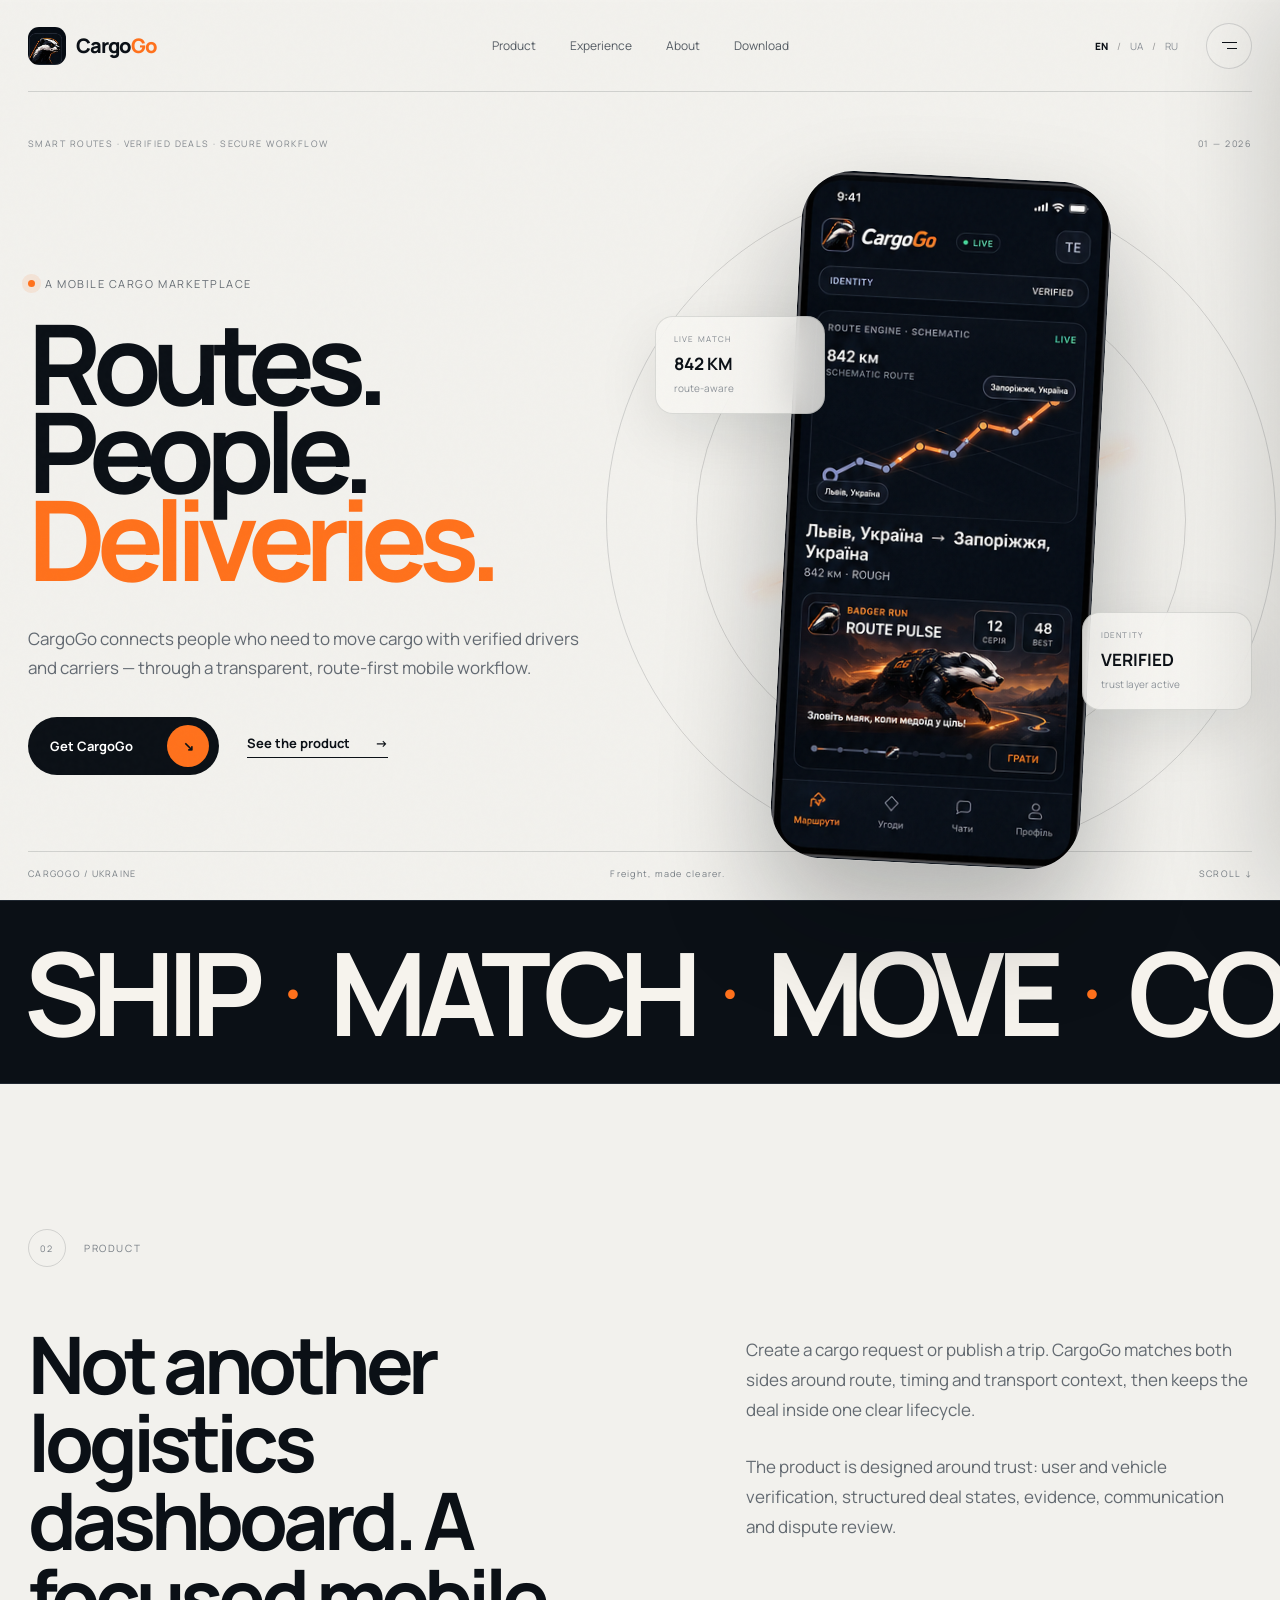
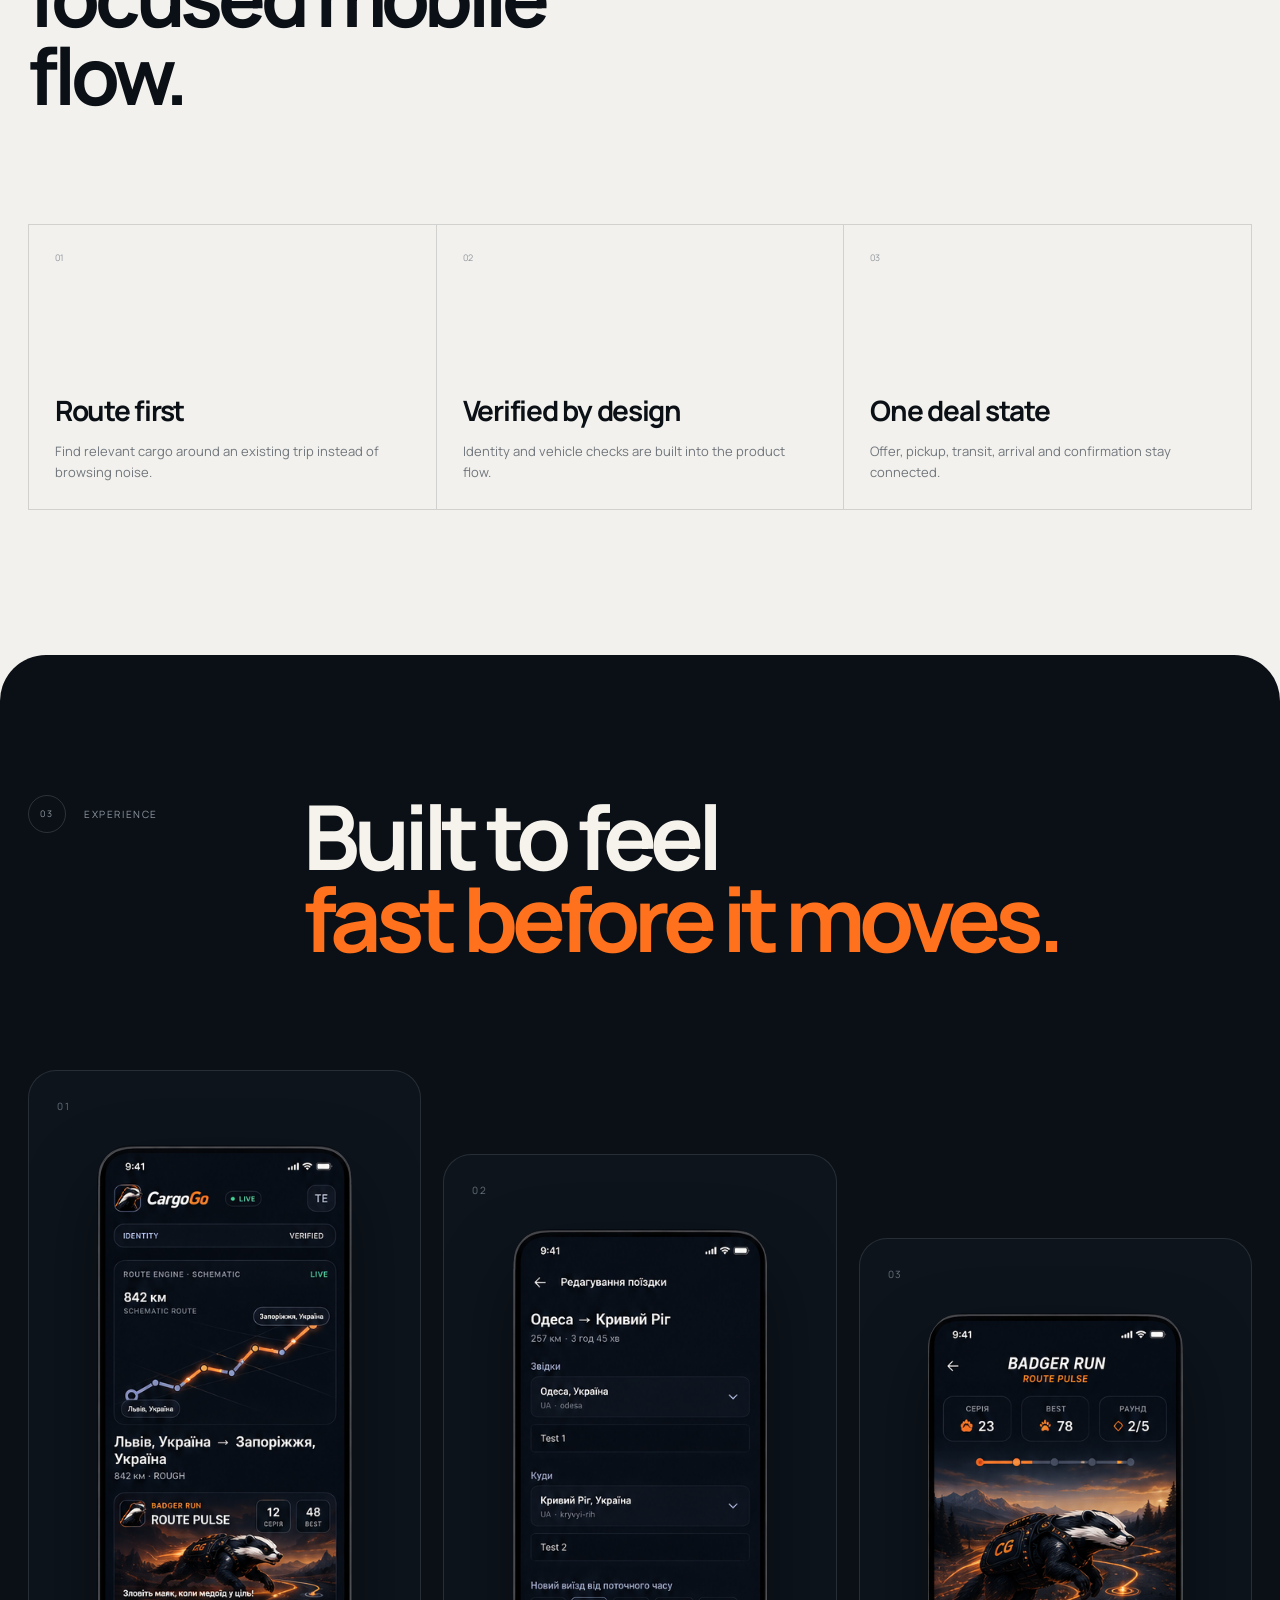
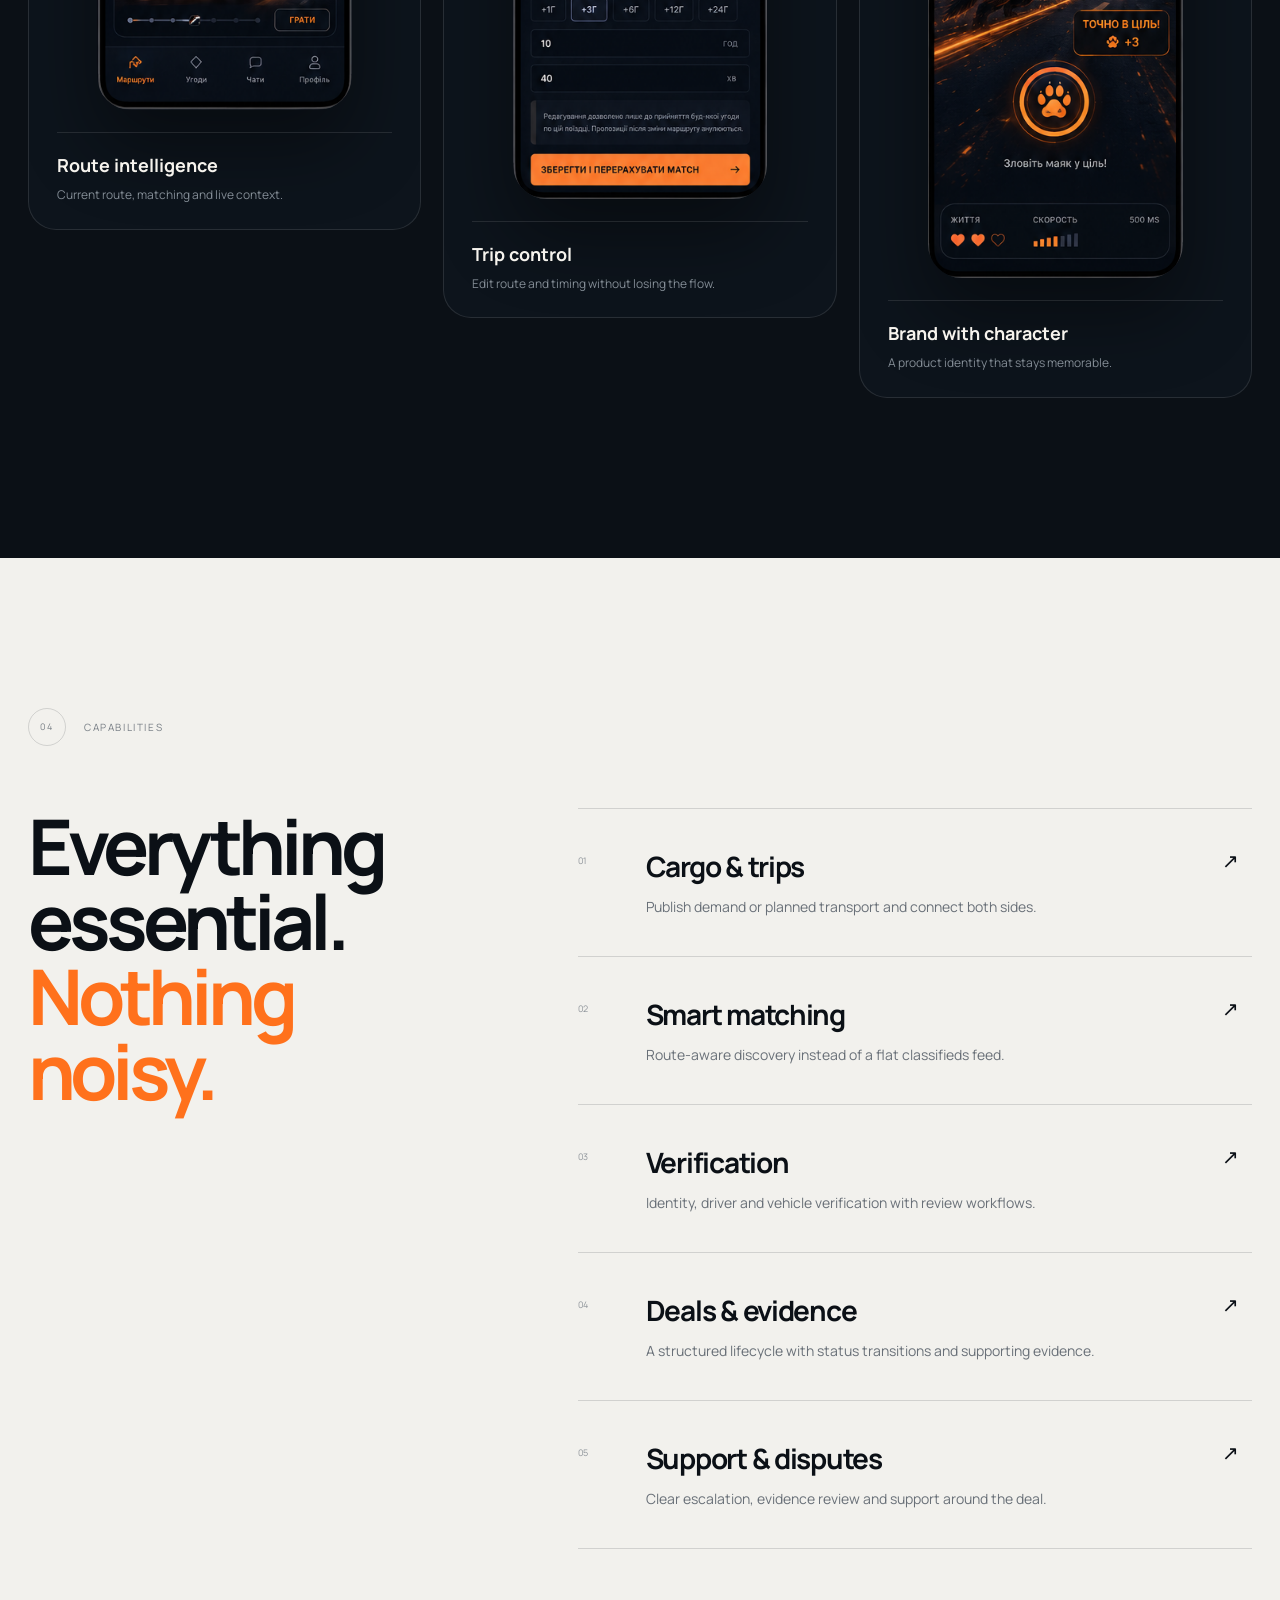
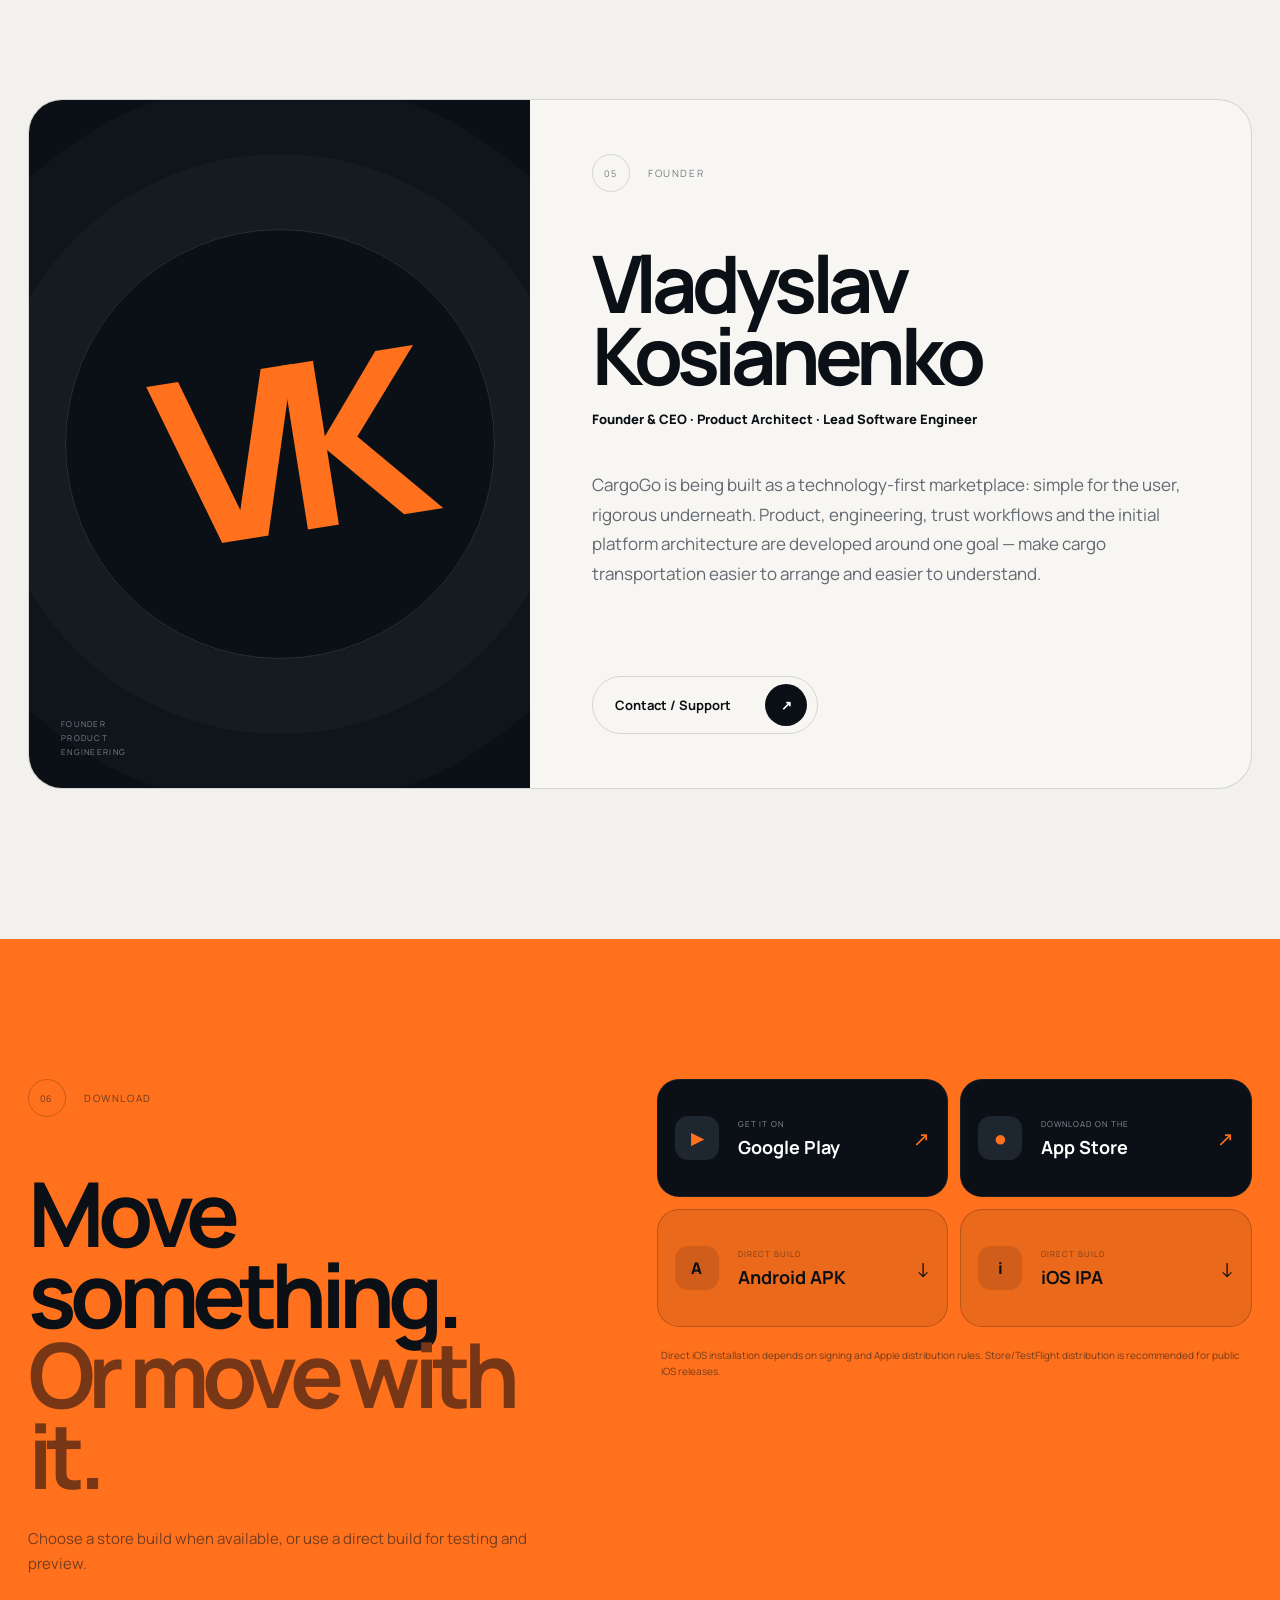
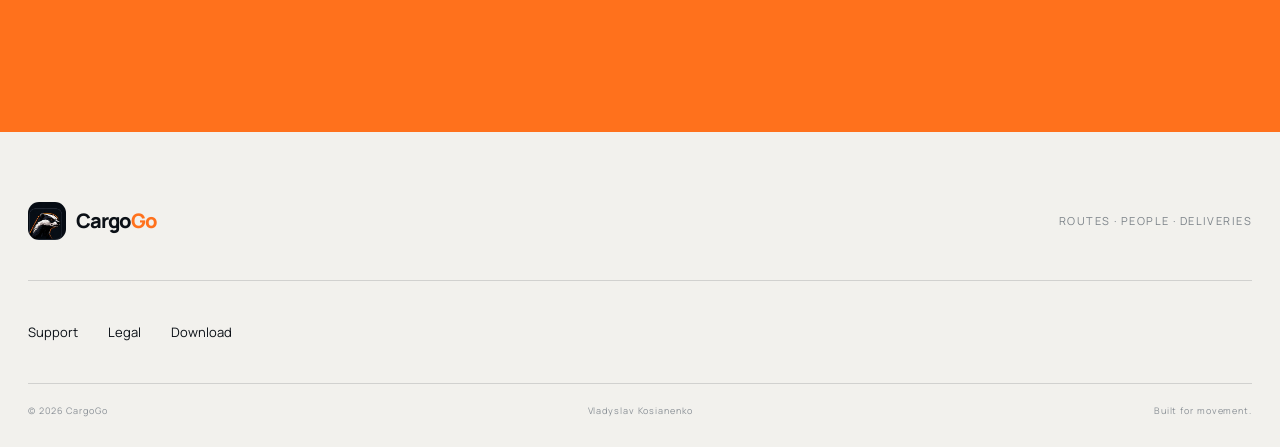
==== index.html @ adc026f2 "first stable" ====
<!doctype html>
<html lang="en">
<head>
  <meta charset="utf-8" />
  <meta name="viewport" content="width=device-width, initial-scale=1" />
  <meta name="theme-color" content="#080d13" />
  <meta name="description" content="CargoGo connects cargo owners and verified carriers through smart routes, transparent deals and a focused mobile workflow." />
  <meta name="keywords" content="CargoGo, cargo delivery, freight marketplace, carrier, shipper, Ukraine logistics, delivery app" />
  <meta name="author" content="Vladyslav Kosianenko" />
  <meta name="robots" content="index,follow,max-image-preview:large" />
  <meta property="og:type" content="website" />
  <meta property="og:title" content="CargoGo — Routes. People. Deliveries." />
  <meta property="og:description" content="A cleaner way to match cargo with verified carriers." />
  <meta property="og:image" content="/assets/og-cargogo.png" />
  <meta property="og:image:width" content="1200" />
  <meta property="og:image:height" content="630" />
  <meta name="twitter:card" content="summary_large_image" />
  <meta name="twitter:title" content="CargoGo — Routes. People. Deliveries." />
  <meta name="twitter:description" content="A cleaner way to match cargo with verified carriers." />
  <meta name="twitter:image" content="/assets/og-cargogo.png" />
  <link rel="icon" href="/assets/favicon.ico" sizes="any" />
  <link rel="icon" type="image/png" href="/assets/favicon.png" />
  <link rel="apple-touch-icon" href="/assets/apple-touch-icon.png" />
  <link rel="manifest" href="/site.webmanifest" />
  <title>CargoGo — Routes. People. Deliveries.</title>
  <link rel="preconnect" href="https://fonts.googleapis.com" />
  <link rel="preconnect" href="https://fonts.gstatic.com" crossorigin />
  <link href="https://fonts.googleapis.com/css2?family=Manrope:wght@400;500;600;700;800&display=swap" rel="stylesheet" />
  <link rel="stylesheet" href="styles.css" />
  <script type="application/ld+json">
  {"@context":"https://schema.org","@type":"SoftwareApplication","name":"CargoGo","applicationCategory":"BusinessApplication","operatingSystem":"Android, iOS","description":"Cargo marketplace connecting shippers with verified carriers.","author":{"@type":"Person","name":"Vladyslav Kosianenko"}}
  </script>
</head>
<body>
  <div class="cursor-glow" aria-hidden="true"></div>
  <div class="grain" aria-hidden="true"></div>
  <div class="scroll-progress" aria-hidden="true"><i></i></div>

  <header class="site-header">
    <a class="brand" href="#top" aria-label="CargoGo home">
      <img src="assets/brand-icon.png" alt="" />
      <span>Cargo<span>Go</span></span>
    </a>
    <nav class="desktop-nav" aria-label="Primary navigation">
      <a href="#product" data-i18n="nav.product">Product</a>
      <a href="#experience" data-i18n="nav.experience">Experience</a>
      <a href="#about" data-i18n="nav.about">About</a>
      <a href="#download" data-i18n="nav.download">Download</a>
    </nav>
    <div class="header-actions">
      <div class="lang-switch" aria-label="Language">
        <button data-lang="en" class="active">EN</button><span>/</span><button data-lang="uk">UA</button><span>/</span><button data-lang="ru">RU</button>
      </div>
      <button class="menu-button magnetic" id="drawerOpen" aria-label="Open support and legal menu"><span></span><span></span></button>
    </div>
  </header>

  <main id="top">
    <section class="hero shell">
      <div class="hero-meta reveal"><span data-i18n="hero.meta">SMART ROUTES · VERIFIED DEALS · SECURE WORKFLOW</span><span>01 — 2026</span></div>
      <div class="hero-grid">
        <div class="hero-copy reveal">
          <p class="eyebrow"><i></i><span data-i18n="hero.eyebrow">A mobile cargo marketplace</span></p>
          <h1><span data-i18n="hero.line1">Routes.</span><br><span data-i18n="hero.line2">People.</span><br><em data-i18n="hero.line3">Deliveries.</em></h1>
          <p class="lead" data-i18n="hero.lead">CargoGo connects people who need to move cargo with verified drivers and carriers — through a transparent, route-first mobile workflow.</p>
          <div class="hero-actions">
            <a class="premium-button magnetic" href="#download"><span data-i18n="hero.cta">Get CargoGo</span><i>↘</i></a>
            <a class="ghost-link" href="#experience"><span data-i18n="hero.preview">See the product</span><i>→</i></a>
          </div>
        </div>
        <div class="hero-stage reveal delay-1">
          <div class="stage-ring ring-a"></div><div class="stage-ring ring-b"></div>
          <div class="phone phone-main tilt-card"><img src="assets/app-screen-1.png" alt="CargoGo route screen" /></div>
          <div class="signal-card signal-a"><small>LIVE MATCH</small><strong>842 KM</strong><span>route-aware</span></div>
          <div class="signal-card signal-b"><small>IDENTITY</small><strong>VERIFIED</strong><span>trust layer active</span></div>
          <div class="route-streak" aria-hidden="true"></div>
        </div>
      </div>
      <div class="hero-foot reveal"><span>CARGOGO / UKRAINE</span><span data-i18n="hero.footer">Freight, made clearer.</span><span>SCROLL ↓</span></div>
    </section>

    <section class="ticker" aria-hidden="true"><div><span>SHIP</span><b>•</b><span>MATCH</span><b>•</b><span>MOVE</span><b>•</b><span>CONFIRM</span><b>•</b><span>SHIP</span><b>•</b><span>MATCH</span><b>•</b><span>MOVE</span><b>•</b><span>CONFIRM</span><b>•</b></div></section>

    <section class="intro shell" id="product">
      <div class="section-label reveal"><span>02</span><p data-i18n="product.label">PRODUCT</p></div>
      <div class="intro-grid">
        <h2 class="reveal" data-i18n="product.title">Not another logistics dashboard. A focused mobile flow.</h2>
        <div class="intro-copy reveal delay-1">
          <p data-i18n="product.p1">Create a cargo request or publish a trip. CargoGo matches both sides around route, timing and transport context, then keeps the deal inside one clear lifecycle.</p>
          <p data-i18n="product.p2">The product is designed around trust: user and vehicle verification, structured deal states, evidence, communication and dispute review.</p>
        </div>
      </div>
      <div class="principles">
        <article class="principle reveal"><span>01</span><h3 data-i18n="product.card1.title">Route first</h3><p data-i18n="product.card1.text">Find relevant cargo around an existing trip instead of browsing noise.</p></article>
        <article class="principle reveal"><span>02</span><h3 data-i18n="product.card2.title">Verified by design</h3><p data-i18n="product.card2.text">Identity and vehicle checks are built into the product flow.</p></article>
        <article class="principle reveal"><span>03</span><h3 data-i18n="product.card3.title">One deal state</h3><p data-i18n="product.card3.text">Offer, pickup, transit, arrival and confirmation stay connected.</p></article>
      </div>
    </section>

    <section class="experience" id="experience">
      <div class="shell">
        <div class="experience-head reveal">
          <div class="section-label light"><span>03</span><p data-i18n="experience.label">EXPERIENCE</p></div>
          <h2><span data-i18n="experience.title1">Built to feel</span><br><em data-i18n="experience.title2">fast before it moves.</em></h2>
        </div>
        <div class="screen-showcase">
          <figure class="screen-card screen-one reveal"><div class="screen-number">01</div><img src="assets/app-screen-1.png" alt="CargoGo route and matching screen" /><figcaption><strong data-i18n="experience.s1.title">Route intelligence</strong><span data-i18n="experience.s1.text">Current route, matching and live context.</span></figcaption></figure>
          <figure class="screen-card screen-two reveal delay-1"><div class="screen-number">02</div><img src="assets/app-screen-2.png" alt="CargoGo trip editing screen" /><figcaption><strong data-i18n="experience.s2.title">Trip control</strong><span data-i18n="experience.s2.text">Edit route and timing without losing the flow.</span></figcaption></figure>
          <figure class="screen-card screen-three reveal delay-2"><div class="screen-number">03</div><img src="assets/app-screen-3.png" alt="CargoGo Badger Run screen" /><figcaption><strong data-i18n="experience.s3.title">Brand with character</strong><span data-i18n="experience.s3.text">A product identity that stays memorable.</span></figcaption></figure>
        </div>
      </div>
    </section>

    <section class="capabilities shell">
      <div class="section-label reveal"><span>04</span><p data-i18n="cap.label">CAPABILITIES</p></div>
      <div class="cap-grid">
        <div class="cap-heading reveal"><h2><span data-i18n="cap.title">Everything essential.</span><br><em data-i18n="cap.subtitle">Nothing noisy.</em></h2></div>
        <div class="cap-list">
          <article class="cap-item reveal"><span>01</span><div><h3 data-i18n="cap.c1.title">Cargo & trips</h3><p data-i18n="cap.c1.text">Publish demand or planned transport and connect both sides.</p></div><i>↗</i></article>
          <article class="cap-item reveal"><span>02</span><div><h3 data-i18n="cap.c2.title">Smart matching</h3><p data-i18n="cap.c2.text">Route-aware discovery instead of a flat classifieds feed.</p></div><i>↗</i></article>
          <article class="cap-item reveal"><span>03</span><div><h3 data-i18n="cap.c3.title">Verification</h3><p data-i18n="cap.c3.text">Identity, driver and vehicle verification with review workflows.</p></div><i>↗</i></article>
          <article class="cap-item reveal"><span>04</span><div><h3 data-i18n="cap.c4.title">Deals & evidence</h3><p data-i18n="cap.c4.text">A structured lifecycle with status transitions and supporting evidence.</p></div><i>↗</i></article>
          <article class="cap-item reveal"><span>05</span><div><h3 data-i18n="cap.c5.title">Support & disputes</h3><p data-i18n="cap.c5.text">Clear escalation, evidence review and support around the deal.</p></div><i>↗</i></article>
        </div>
      </div>
    </section>

    <section class="about shell" id="about">
      <div class="founder-panel reveal">
        <div class="founder-art"><div class="monogram">VK</div><div class="founder-orbit"></div><div class="founder-note">FOUNDER<br>PRODUCT<br>ENGINEERING</div></div>
        <div class="founder-content">
          <div class="section-label"><span>05</span><p data-i18n="about.label">FOUNDER</p></div>
          <h2>Vladyslav<br>Kosianenko</h2>
          <p class="role">Founder & CEO · Product Architect · Lead Software Engineer</p>
          <p class="founder-bio" data-i18n="about.bio">CargoGo is being built as a technology-first marketplace: simple for the user, rigorous underneath. Product, engineering, trust workflows and the initial platform architecture are developed around one goal — make cargo transportation easier to arrange and easier to understand.</p>
          <button class="inline-button magnetic" data-open-drawer="support"><span data-i18n="about.contact">Contact / Support</span><i>↗</i></button>
        </div>
      </div>
    </section>

    <section class="download" id="download">
      <div class="shell download-shell">
        <div class="download-copy reveal">
          <div class="section-label dark"><span>06</span><p data-i18n="download.label">DOWNLOAD</p></div>
          <h2><span data-i18n="download.title1">Move something.</span><br><em data-i18n="download.title2">Or move with it.</em></h2>
          <p data-i18n="download.text">Choose a store build when available, or use a direct build for testing and preview.</p>
        </div>
        <div class="download-options reveal delay-1">
          <a class="download-card magnetic" id="googlePlayLink" href="#" target="_blank" rel="noopener"><div class="store-mark">▶</div><div><small data-i18n="download.googleSmall">GET IT ON</small><strong>Google Play</strong></div><i>↗</i></a>
          <a class="download-card magnetic" id="appStoreLink" href="#" target="_blank" rel="noopener"><div class="store-mark apple">●</div><div><small data-i18n="download.appleSmall">DOWNLOAD ON THE</small><strong>App Store</strong></div><i>↗</i></a>
          <a class="download-card direct magnetic" id="apkLink" href="downloads/cargogo.apk" download><div class="store-mark">A</div><div><small data-i18n="download.direct">DIRECT BUILD</small><strong>Android APK</strong></div><i>↓</i></a>
          <a class="download-card direct magnetic" id="ipaLink" href="downloads/cargogo.ipa" download><div class="store-mark">i</div><div><small data-i18n="download.direct">DIRECT BUILD</small><strong>iOS IPA</strong></div><i>↓</i></a>
          <p class="download-note" data-i18n="download.note">Direct iOS installation depends on signing and Apple distribution rules. Store/TestFlight distribution is recommended for public iOS releases.</p>
        </div>
      </div>
    </section>
  </main>

  <footer class="footer shell">
    <div class="footer-brand"><a class="brand" href="#top"><img src="assets/brand-icon.png" alt="" /><span>Cargo<span>Go</span></span></a><p data-i18n="footer.tagline">Routes · People · Deliveries</p></div>
    <div class="footer-nav"><button data-open-drawer="support" data-i18n="footer.support">Support</button><button data-open-drawer="legal" data-i18n="footer.legal">Legal</button><a href="#download" data-i18n="footer.download">Download</a></div>
    <div class="footer-bottom"><span>© <span id="year"></span> CargoGo</span><span>Vladyslav Kosianenko</span><span>Built for movement.</span></div>
  </footer>

  <div class="drawer-backdrop" id="drawerBackdrop"></div>
  <aside class="drawer" id="drawer" aria-hidden="true" aria-label="Support and legal">
    <div class="drawer-top"><span>CG / INFO</span><button id="drawerClose" aria-label="Close menu">×</button></div>
    <div class="drawer-tabs"><button class="active" data-drawer-tab="support" data-i18n="drawer.supportTab">Support</button><button data-drawer-tab="legal" data-i18n="drawer.legalTab">Legal</button></div>
    <div class="drawer-panel active" data-drawer-panel="support">
      <p class="drawer-kicker">CARGOGO SUPPORT</p><h3 data-i18n="drawer.supportTitle">Need a hand?</h3><p data-i18n="drawer.supportText">For account, verification, deal or technical questions, contact CargoGo support.</p>
      <a class="drawer-link" href="mailto:support@cargogo.app"><span>support@cargogo.app</span><i>↗</i></a>
      <a class="drawer-link" href="mailto:hello@cargogo.app"><span>hello@cargogo.app</span><i>↗</i></a>
      <div class="drawer-mini"><span data-i18n="drawer.response">Response target</span><strong data-i18n="drawer.responseValue">Up to 48 hours</strong></div>
    </div>
    <div class="drawer-panel" data-drawer-panel="legal">
      <p class="drawer-kicker">CARGOGO LEGAL</p><h3 data-i18n="drawer.legalTitle">Clear rules, easy access.</h3><p data-i18n="drawer.legalText">Policies and platform terms remain available without opening the app.</p>
      <a class="drawer-link" href="privacy.html"><span data-i18n="drawer.privacy">Privacy Policy</span><i>↗</i></a>
      <a class="drawer-link" href="terms.html"><span data-i18n="drawer.terms">Terms of Use</span><i>↗</i></a>
      <a class="drawer-link" href="cookies.html"><span data-i18n="drawer.cookies">Cookie Policy</span><i>↗</i></a>
    </div>
    <div class="drawer-foot"><img src="assets/brand-icon.png" alt="" /><span>CargoGo / 2026</span></div>
  </aside>

  <div class="toast" id="toast" role="status"></div>
  <script src="app.js"></script>
</body>
</html>
---- styles.css ----
:root{--bg:#f2f1ed;--ink:#0b1016;--ink2:#111821;--muted:#6d737a;--line:rgba(11,16,22,.14);--orange:#ff711c;--orange2:#ff9543;--cream:#f6f3ed;--max:1460px;--ease:cubic-bezier(.2,.75,.2,1)}
*{box-sizing:border-box}html{scroll-behavior:smooth}body{margin:0;background:var(--bg);color:var(--ink);font-family:"Manrope",Inter,ui-sans-serif,-apple-system,BlinkMacSystemFont,"Segoe UI",sans-serif;overflow-x:hidden}button,a{font:inherit}button{color:inherit}.shell{width:min(calc(100% - 56px),var(--max));margin-inline:auto}.grain{position:fixed;inset:0;pointer-events:none;z-index:100;opacity:.025;background-image:url("data:image/svg+xml,%3Csvg viewBox='0 0 180 180' xmlns='http://www.w3.org/2000/svg'%3E%3Cfilter id='n'%3E%3CfeTurbulence type='fractalNoise' baseFrequency='.92' numOctaves='4' stitchTiles='stitch'/%3E%3C/filter%3E%3Crect width='100%25' height='100%25' filter='url(%23n)' opacity='.7'/%3E%3C/svg%3E")}.cursor-glow{position:fixed;width:440px;height:440px;border-radius:50%;background:radial-gradient(circle,rgba(255,113,28,.08),transparent 62%);pointer-events:none;z-index:0;transform:translate(-50%,-50%);opacity:0;transition:opacity .3s}.scroll-progress{position:fixed;top:0;left:0;right:0;height:2px;z-index:120;background:rgba(255,255,255,.04)}.scroll-progress i{display:block;height:100%;width:0;background:var(--orange)}
.site-header{position:absolute;top:0;left:50%;transform:translateX(-50%);z-index:50;width:min(calc(100% - 56px),var(--max));height:92px;display:grid;grid-template-columns:1fr auto 1fr;align-items:center;border-bottom:1px solid var(--line)}.brand{display:inline-flex;align-items:center;gap:10px;color:inherit;text-decoration:none;font-weight:800;font-size:20px;letter-spacing:-.05em;width:max-content}.brand img{width:38px;height:38px;object-fit:cover;border-radius:11px}.brand>span>span{color:var(--orange)}.desktop-nav{display:flex;align-items:center;gap:34px}.desktop-nav a{font-size:12px;color:#545b63;text-decoration:none;transition:.25s}.desktop-nav a:hover{color:var(--ink)}.header-actions{display:flex;justify-self:end;align-items:center;gap:24px}.lang-switch{display:flex;align-items:center;gap:5px;font-size:10px;color:#999}.lang-switch button{border:0;background:none;padding:4px;cursor:pointer;color:#8b9198}.lang-switch button.active{color:var(--ink);font-weight:800}.menu-button{width:46px;height:46px;border-radius:50%;border:1px solid var(--line);background:rgba(255,255,255,.15);display:grid;place-content:center;gap:5px;cursor:pointer;transition:.35s var(--ease)}.menu-button:hover{background:var(--ink)}.menu-button span{display:block;width:15px;height:1px;background:var(--ink);transition:.35s}.menu-button:hover span{background:white}.menu-button span:last-child{width:10px;justify-self:end}
.hero{min-height:100svh;padding-top:125px;position:relative}.hero-meta{display:flex;justify-content:space-between;color:#80868c;font-size:9px;letter-spacing:.16em;padding-top:12px}.hero-grid{display:grid;grid-template-columns:.94fr 1.06fr;min-height:calc(100svh - 160px);align-items:center;gap:50px}.eyebrow{display:flex;gap:10px;align-items:center;font-size:11px;text-transform:uppercase;letter-spacing:.14em;color:#656c73}.eyebrow i{width:7px;height:7px;border-radius:50%;background:var(--orange);box-shadow:0 0 0 6px rgba(255,113,28,.1)}.hero h1{font-size:clamp(74px,8.7vw,148px);line-height:.79;letter-spacing:-.085em;margin:28px 0 42px;font-weight:700}.hero h1 em,.experience h2 em,.cap-heading em,.download h2 em{font-style:normal;color:var(--orange)}.lead{max-width:600px;color:#626971;font-size:17px;line-height:1.7;margin:0 0 34px}.hero-actions{display:flex;gap:28px;align-items:center}.premium-button,.inline-button{display:inline-flex;align-items:center;justify-content:space-between;gap:34px;background:var(--ink);color:white;text-decoration:none;border:0;border-radius:999px;padding:8px 10px 8px 22px;min-width:190px;height:58px;font-weight:700;font-size:13px;cursor:pointer}.premium-button i,.inline-button i{font-style:normal;width:42px;height:42px;display:grid;place-items:center;border-radius:50%;background:var(--orange);color:var(--ink)}.ghost-link{display:inline-flex;gap:25px;align-items:center;color:var(--ink);text-decoration:none;font-size:13px;font-weight:700;border-bottom:1px solid var(--ink);padding-bottom:5px}.ghost-link i{font-style:normal}.hero-stage{height:730px;position:relative;display:grid;place-items:center;isolation:isolate}.stage-ring{position:absolute;border:1px solid var(--line);border-radius:50%}.ring-a{width:670px;height:670px}.ring-b{width:490px;height:490px}.phone{position:relative;z-index:3;width:310px;border-radius:52px;overflow:hidden;box-shadow:0 55px 110px rgba(6,10,15,.28),0 0 0 1px rgba(255,255,255,.18);transform:rotate(3deg)}.phone img{display:block;width:100%;height:auto}.signal-card{position:absolute;z-index:5;padding:16px 18px;border:1px solid rgba(11,16,22,.12);background:rgba(248,247,243,.79);backdrop-filter:blur(20px);border-radius:18px;box-shadow:0 20px 60px rgba(13,18,24,.1);min-width:170px}.signal-card small{display:block;font-size:8px;color:#81878e;letter-spacing:.14em;margin-bottom:8px}.signal-card strong{font-size:17px;display:block}.signal-card span{font-size:10px;color:#8d9399}.signal-a{top:22%;left:4%}.signal-b{bottom:24%;right:0}.route-streak{position:absolute;width:65%;height:2px;background:linear-gradient(90deg,transparent,var(--orange),transparent);transform:rotate(-21deg);filter:blur(.2px);z-index:1;box-shadow:0 0 20px var(--orange)}.hero-foot{position:absolute;bottom:20px;left:0;right:0;display:flex;justify-content:space-between;border-top:1px solid var(--line);padding-top:15px;color:#777e84;font-size:9px;letter-spacing:.14em}.ticker{background:var(--ink);color:var(--cream);overflow:hidden;border-top:1px solid #202832;border-bottom:1px solid #202832}.ticker>div{display:flex;align-items:center;width:max-content;white-space:nowrap;animation:marquee 28s linear infinite}.ticker span{font-size:clamp(70px,9vw,150px);letter-spacing:-.07em;font-weight:700;padding:12px 24px}.ticker b{font-size:34px;color:var(--orange)}@keyframes marquee{to{transform:translateX(-50%)}}
.section-label{display:flex;gap:18px;align-items:center;font-size:10px;letter-spacing:.16em;color:#767d84}.section-label span{width:38px;height:38px;border:1px solid var(--line);border-radius:50%;display:grid;place-items:center;font-size:9px}.section-label p{margin:0}.section-label.light{color:#8f98a2}.section-label.light span{border-color:rgba(255,255,255,.14)}.section-label.dark{color:#6b3b1e}.section-label.dark span{border-color:rgba(11,16,22,.22)}.intro{padding:145px 0}.intro-grid{display:grid;grid-template-columns:1.1fr .9fr;gap:100px;margin-top:58px}.intro-grid h2{font-size:clamp(48px,6.2vw,92px);line-height:.98;letter-spacing:-.065em;margin:0;max-width:950px}.intro-copy{padding-top:10px}.intro-copy p{font-size:17px;line-height:1.75;color:#636a71;margin:0 0 28px}.principles{margin-top:110px;display:grid;grid-template-columns:repeat(3,1fr);border-top:1px solid var(--line);border-left:1px solid var(--line)}.principle{min-height:285px;padding:26px;border-right:1px solid var(--line);border-bottom:1px solid var(--line);display:flex;flex-direction:column}.principle>span{font-size:9px;color:#91979d}.principle h3{font-size:28px;letter-spacing:-.045em;margin:auto 0 12px}.principle p{color:#70767c;font-size:13px;line-height:1.6;max-width:330px;margin:0}
.experience{background:var(--ink);color:var(--cream);padding:140px 0 160px;border-radius:46px 46px 0 0}.experience-head{display:grid;grid-template-columns:.45fr 1.55fr;align-items:start}.experience h2{font-size:clamp(58px,7vw,104px);line-height:.92;letter-spacing:-.07em;margin:0}.screen-showcase{margin-top:110px;display:grid;grid-template-columns:repeat(3,1fr);gap:22px;align-items:start}.screen-card{margin:0;position:relative;padding:28px 28px 24px;border:1px solid rgba(255,255,255,.11);border-radius:28px;background:#0d141c;min-height:760px;overflow:hidden;transition:.6s var(--ease)}.screen-card:hover{transform:translateY(-12px);border-color:rgba(255,113,28,.45)}.screen-card img{width:76%;display:block;margin:32px auto 22px;border-radius:34px;box-shadow:0 35px 75px rgba(0,0,0,.42)}.screen-two{margin-top:84px}.screen-three{margin-top:168px}.screen-number{font-size:10px;color:#67717b;letter-spacing:.18em}.screen-card figcaption{display:flex;flex-direction:column;gap:8px;border-top:1px solid rgba(255,255,255,.1);padding-top:20px}.screen-card figcaption strong{font-size:18px}.screen-card figcaption span{font-size:12px;line-height:1.6;color:#838c95}
.capabilities{padding:150px 0}.cap-grid{display:grid;grid-template-columns:.8fr 1.2fr;gap:100px;margin-top:62px}.cap-heading{position:sticky;top:80px;align-self:start}.cap-heading h2{font-size:clamp(56px,6vw,88px);line-height:.98;letter-spacing:-.065em;margin:0}.cap-list{border-top:1px solid var(--line)}.cap-item{display:grid;grid-template-columns:50px 1fr 30px;gap:18px;align-items:start;padding:38px 0;border-bottom:1px solid var(--line)}.cap-item>span{font-size:9px;color:#8d9399;padding-top:7px}.cap-item h3{font-size:28px;letter-spacing:-.045em;margin:0 0 10px}.cap-item p{margin:0;color:#697078;line-height:1.65;font-size:14px;max-width:600px}.cap-item>i{font-style:normal;font-size:20px;transition:.3s}.cap-item:hover>i{transform:translate(4px,-4px);color:var(--orange)}
.about{padding-bottom:150px}.founder-panel{display:grid;grid-template-columns:.82fr 1.18fr;min-height:690px;border:1px solid var(--line);border-radius:34px;overflow:hidden;background:#f7f6f2}.founder-art{position:relative;background:var(--ink);color:white;display:grid;place-items:center;overflow:hidden}.monogram{font-size:clamp(130px,18vw,290px);font-weight:800;letter-spacing:-.12em;color:var(--orange);transform:rotate(-9deg);position:relative;z-index:2}.founder-orbit{position:absolute;width:430px;height:430px;border:1px solid rgba(255,255,255,.13);border-radius:50%;box-shadow:0 0 0 75px rgba(255,255,255,.025),0 0 0 150px rgba(255,255,255,.018)}.founder-note{position:absolute;left:32px;bottom:30px;font-size:8px;line-height:1.7;letter-spacing:.16em;color:#79838e}.founder-content{padding:54px 62px;display:flex;flex-direction:column;align-items:flex-start}.founder-content h2{font-size:clamp(60px,6.2vw,94px);line-height:.9;letter-spacing:-.07em;margin:55px 0 20px}.role{font-size:13px;font-weight:800;margin:0 0 42px}.founder-bio{font-size:17px;line-height:1.75;color:#626971;max-width:720px;margin:0 0 auto}.inline-button{margin-top:40px;background:transparent;color:var(--ink);border:1px solid var(--line);min-width:210px}.inline-button i{background:var(--ink);color:white}
.download{background:var(--orange);padding:140px 0}.download-shell{display:grid;grid-template-columns:.95fr 1.05fr;gap:90px}.download h2{font-size:clamp(62px,7vw,104px);line-height:.9;letter-spacing:-.075em;margin:56px 0 30px}.download h2 em{color:#773615}.download-copy>p{font-size:15px;line-height:1.7;color:#763d1e;max-width:520px}.download-options{display:grid;grid-template-columns:1fr 1fr;gap:12px;align-self:start}.download-card{display:grid;grid-template-columns:48px 1fr auto;align-items:center;gap:15px;min-height:118px;padding:18px;border-radius:22px;background:var(--ink);color:white;text-decoration:none;transition:.45s var(--ease);box-shadow:inset 0 0 0 1px rgba(255,255,255,.06)}.download-card:hover{transform:translateY(-5px);box-shadow:0 25px 55px rgba(79,31,5,.18)}.store-mark{width:44px;height:44px;border-radius:13px;background:#1e2630;display:grid;place-items:center;font-weight:800;color:var(--orange)}.store-mark.apple{font-size:22px}.download-card small{display:block;font-size:8px;letter-spacing:.12em;color:#88919a;margin-bottom:6px}.download-card strong{font-size:18px}.download-card i{font-style:normal;font-size:20px;color:var(--orange)}.download-card.direct{background:rgba(11,16,22,.08);color:var(--ink);box-shadow:inset 0 0 0 1px rgba(11,16,22,.22)}.download-card.direct .store-mark{background:rgba(11,16,22,.12);color:var(--ink)}.download-card.direct small{color:#7e3c17}.download-card.direct i{color:var(--ink)}.download-note{grid-column:1/-1;font-size:10px;line-height:1.6;color:#713b1d;margin:8px 4px 0}
.footer{padding:70px 0 30px}.footer-brand{display:flex;justify-content:space-between;align-items:center;padding-bottom:40px;border-bottom:1px solid var(--line)}.footer-brand p{font-size:11px;letter-spacing:.13em;color:#7c8389;text-transform:uppercase}.footer-nav{display:flex;gap:30px;padding:42px 0}.footer-nav a,.footer-nav button{border:0;background:none;padding:0;color:var(--ink);font-size:13px;text-decoration:none;cursor:pointer}.footer-nav a:hover,.footer-nav button:hover{color:var(--orange)}.footer-bottom{display:grid;grid-template-columns:1fr 1fr 1fr;border-top:1px solid var(--line);padding-top:20px;color:#8a9096;font-size:9px;letter-spacing:.1em}.footer-bottom span:nth-child(2){text-align:center}.footer-bottom span:last-child{text-align:right}
.drawer-backdrop{position:fixed;inset:0;background:rgba(4,8,12,.45);backdrop-filter:blur(4px);z-index:140;opacity:0;visibility:hidden;transition:.4s}.drawer-backdrop.open{opacity:1;visibility:visible}.drawer{position:fixed;z-index:150;top:0;right:0;width:min(520px,100%);height:100dvh;background:#f5f3ee;padding:28px 30px 26px;transform:translateX(105%);transition:.6s var(--ease);display:flex;flex-direction:column;box-shadow:-40px 0 100px rgba(0,0,0,.16)}.drawer.open{transform:none}.drawer-top{display:flex;justify-content:space-between;align-items:center;font-size:9px;letter-spacing:.16em;color:#8b9095}.drawer-top button{width:44px;height:44px;border-radius:50%;border:1px solid var(--line);background:none;font-size:24px;cursor:pointer}.drawer-tabs{display:flex;gap:20px;border-bottom:1px solid var(--line);margin-top:48px}.drawer-tabs button{border:0;background:none;padding:0 0 14px;font-size:13px;color:#858b91;cursor:pointer;position:relative}.drawer-tabs button.active{color:var(--ink);font-weight:800}.drawer-tabs button.active:after{content:"";position:absolute;height:2px;background:var(--orange);left:0;right:0;bottom:-1px}.drawer-panel{display:none;padding-top:52px}.drawer-panel.active{display:block}.drawer-kicker{font-size:9px;letter-spacing:.17em;color:#8c9297}.drawer-panel h3{font-size:48px;line-height:1;letter-spacing:-.06em;margin:18px 0 20px}.drawer-panel>p:not(.drawer-kicker){color:#666e75;font-size:14px;line-height:1.7;margin-bottom:38px}.drawer-link{display:flex;justify-content:space-between;align-items:center;padding:20px 0;border-top:1px solid var(--line);color:var(--ink);text-decoration:none;font-weight:700;font-size:14px}.drawer-link i{font-style:normal}.drawer-link:hover i{color:var(--orange)}.drawer-mini{display:flex;justify-content:space-between;padding-top:18px;border-top:1px solid var(--line);margin-top:8px;font-size:11px;color:#80868c}.drawer-mini strong{color:var(--ink)}.drawer-foot{display:flex;align-items:center;gap:11px;margin-top:auto;border-top:1px solid var(--line);padding-top:18px;font-size:9px;letter-spacing:.13em;color:#81878d}.drawer-foot img{width:28px;height:28px;object-fit:cover;border-radius:8px}.toast{position:fixed;z-index:170;bottom:28px;left:50%;transform:translate(-50%,20px);padding:13px 18px;border-radius:999px;background:var(--ink);color:white;font-size:11px;opacity:0;visibility:hidden;transition:.3s}.toast.show{opacity:1;visibility:visible;transform:translate(-50%,0)}
.reveal{opacity:0;transform:translateY(26px);transition:opacity .9s var(--ease),transform .9s var(--ease)}.reveal.visible{opacity:1;transform:none}.delay-1{transition-delay:.12s}.delay-2{transition-delay:.22s}.tilt-card{transition:transform .2s ease}.magnetic{transition:transform .2s ease}
.legal-page{max-width:900px;margin:0 auto;padding:130px 28px 90px}.legal-page h1{font-size:clamp(54px,8vw,96px);line-height:.92;letter-spacing:-.07em}.legal-page h2{font-size:27px;margin-top:44px}.legal-page p,.legal-page li{line-height:1.75;color:#596169}.legal-back{position:fixed;left:24px;top:24px;z-index:10;color:var(--ink);text-decoration:none;border:1px solid var(--line);padding:11px 16px;border-radius:999px;background:rgba(242,241,237,.8);backdrop-filter:blur(10px)}
@media(max-width:1100px){.desktop-nav{display:none}.site-header{grid-template-columns:1fr auto}.hero-grid{grid-template-columns:1fr}.hero-copy{padding-top:90px}.hero-stage{height:680px}.hero{padding-bottom:70px}.hero-foot{display:none}.intro-grid,.cap-grid,.download-shell{grid-template-columns:1fr;gap:50px}.cap-heading{position:static}.experience-head{grid-template-columns:1fr;gap:50px}.screen-showcase{grid-template-columns:1fr 1fr}.screen-three{margin-top:0}.screen-card{min-height:auto}.founder-panel{grid-template-columns:1fr}.founder-art{min-height:500px}.principles{grid-template-columns:1fr 1fr}}
@media(max-width:700px){.shell,.site-header{width:min(calc(100% - 28px),var(--max))}.site-header{height:76px}.brand{font-size:18px}.brand img{width:34px;height:34px}.lang-switch{display:none}.hero{padding-top:94px;min-height:auto}.hero-meta{display:none}.hero-grid{min-height:auto;gap:10px}.hero-copy{padding-top:46px}.hero h1{font-size:62px;line-height:.84;margin:24px 0 30px}.lead{font-size:14px}.hero-actions{align-items:flex-start;flex-direction:column;gap:18px}.hero-stage{height:560px}.phone{width:248px}.ring-a{width:460px;height:460px}.ring-b{width:340px;height:340px}.signal-card{transform:scale(.82)}.signal-a{left:-7%;top:20%}.signal-b{right:-8%;bottom:24%}.ticker span{font-size:62px}.intro,.capabilities{padding:95px 0}.intro-grid{margin-top:40px;gap:34px}.intro-grid h2,.cap-heading h2{font-size:52px}.principles{grid-template-columns:1fr;margin-top:70px}.principle{min-height:220px}.experience{padding:90px 0;border-radius:30px 30px 0 0}.experience h2{font-size:55px}.screen-showcase{grid-template-columns:1fr;margin-top:65px}.screen-two,.screen-three{margin-top:0}.screen-card{padding:20px;border-radius:22px}.screen-card img{width:82%;max-width:290px}.founder-art{min-height:390px}.founder-content{padding:34px 24px}.founder-content h2{font-size:56px;margin-top:45px}.founder-bio{font-size:15px}.download{padding:95px 0}.download h2{font-size:58px}.download-options{grid-template-columns:1fr}.footer-brand{align-items:flex-start;flex-direction:column;gap:18px}.footer-nav{flex-wrap:wrap}.footer-bottom{grid-template-columns:1fr;gap:10px}.footer-bottom span:nth-child(2),.footer-bottom span:last-child{text-align:left}.drawer{padding:22px 20px}.drawer-panel h3{font-size:42px}}
@media(prefers-reduced-motion:reduce){html{scroll-behavior:auto}.ticker>div{animation:none}.reveal{opacity:1;transform:none;transition:none}.magnetic,.tilt-card{transition:none}}
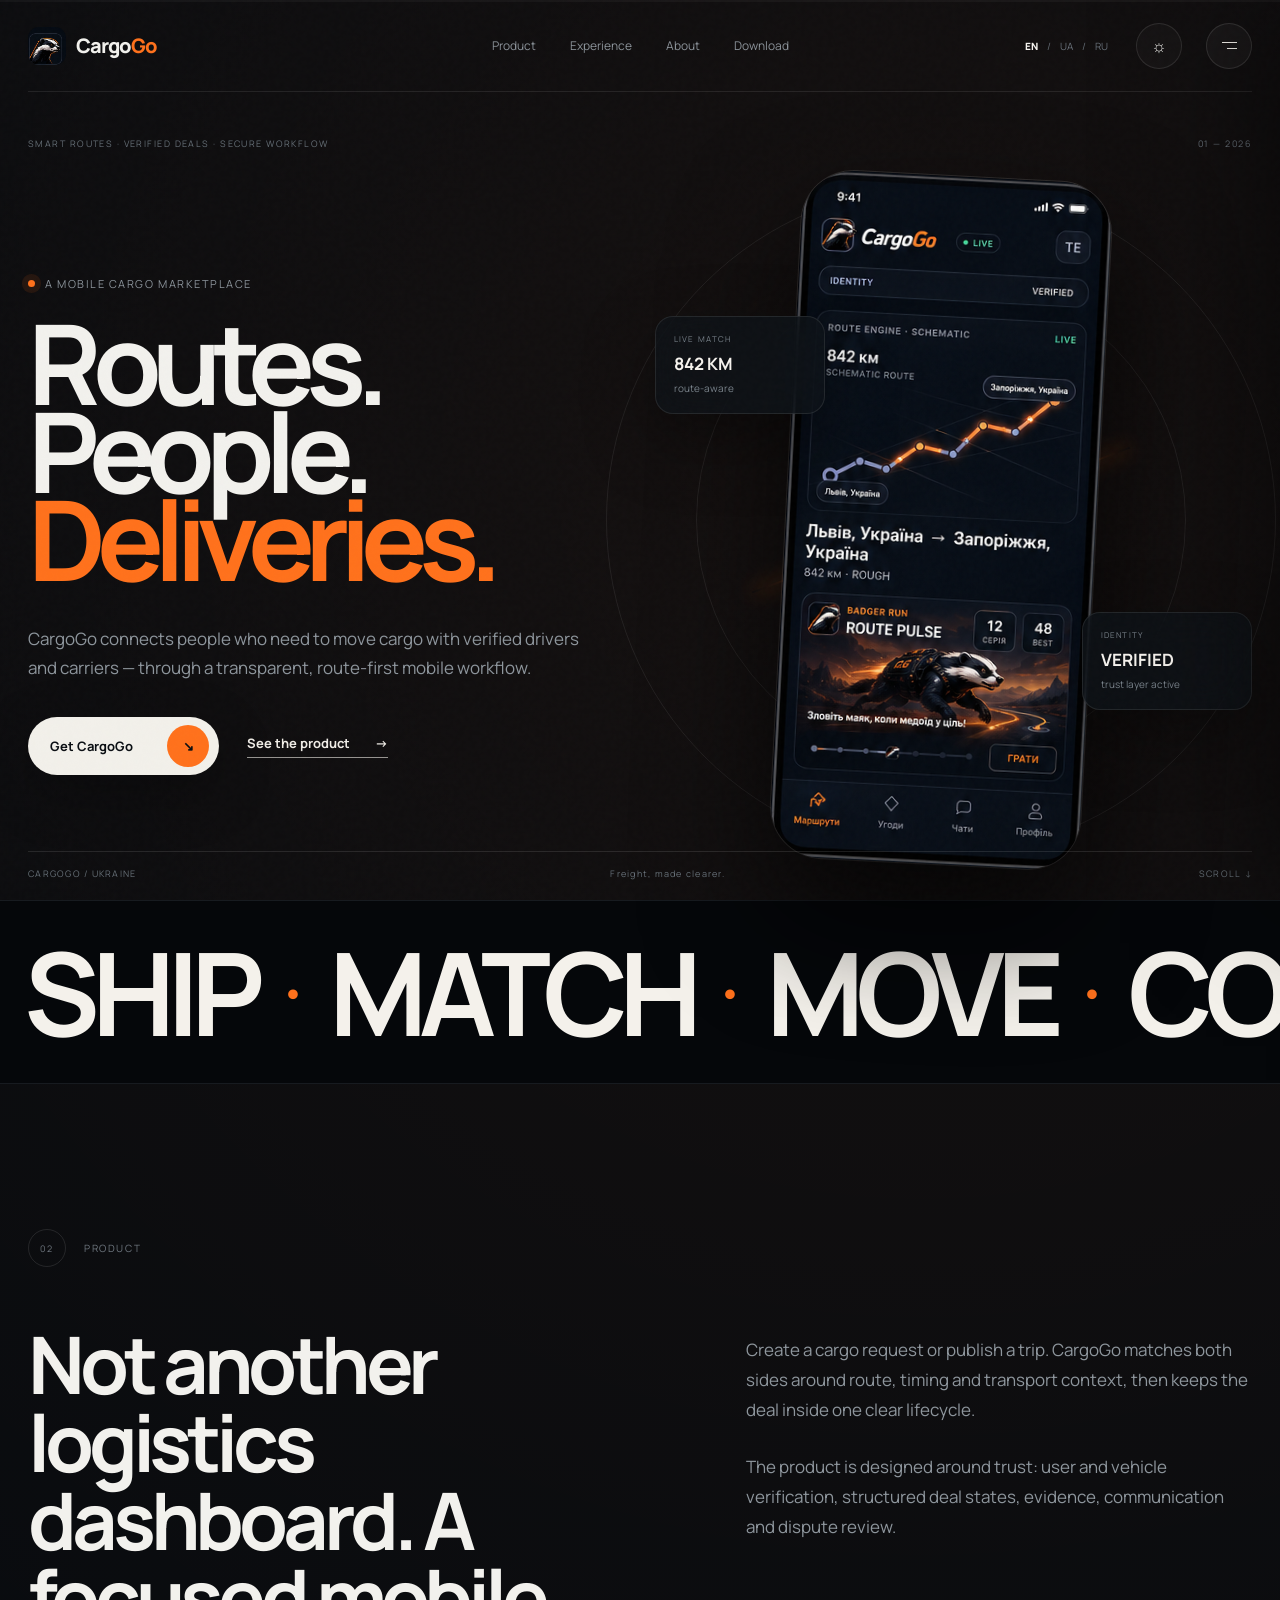
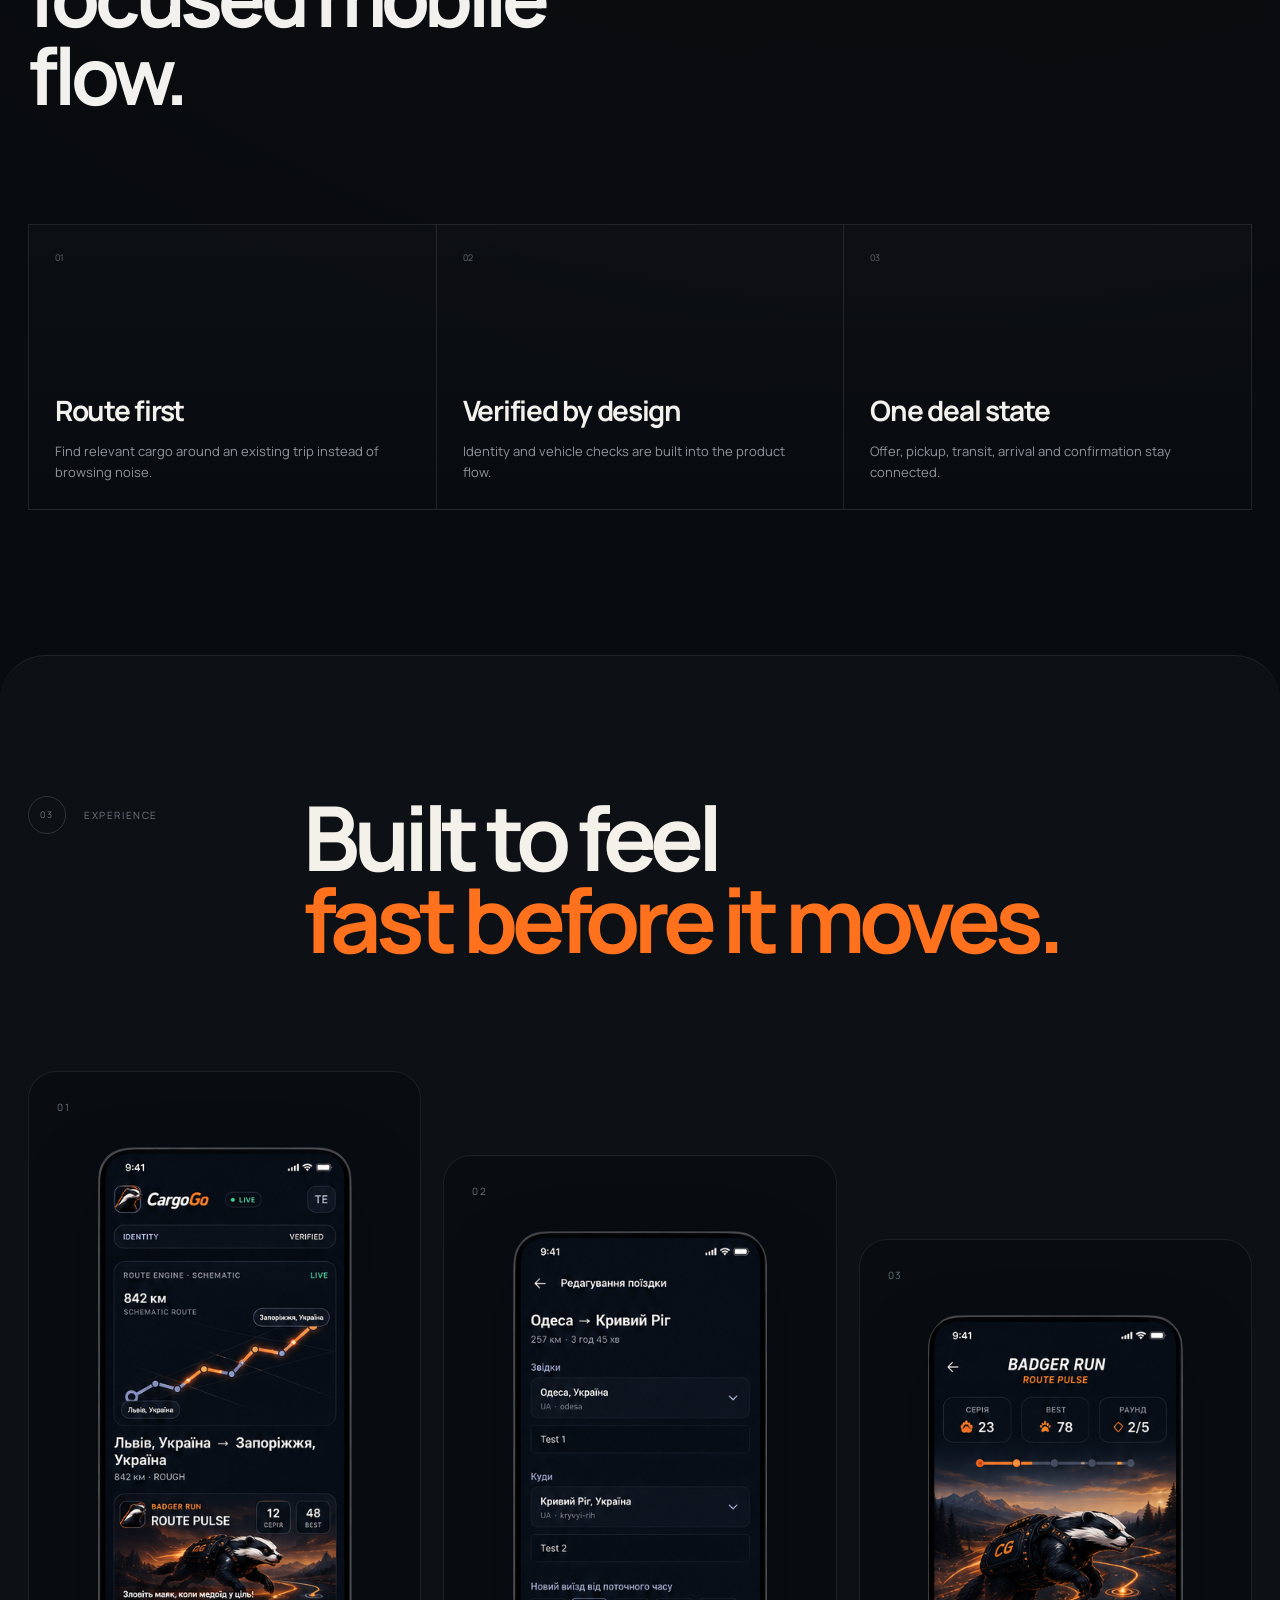
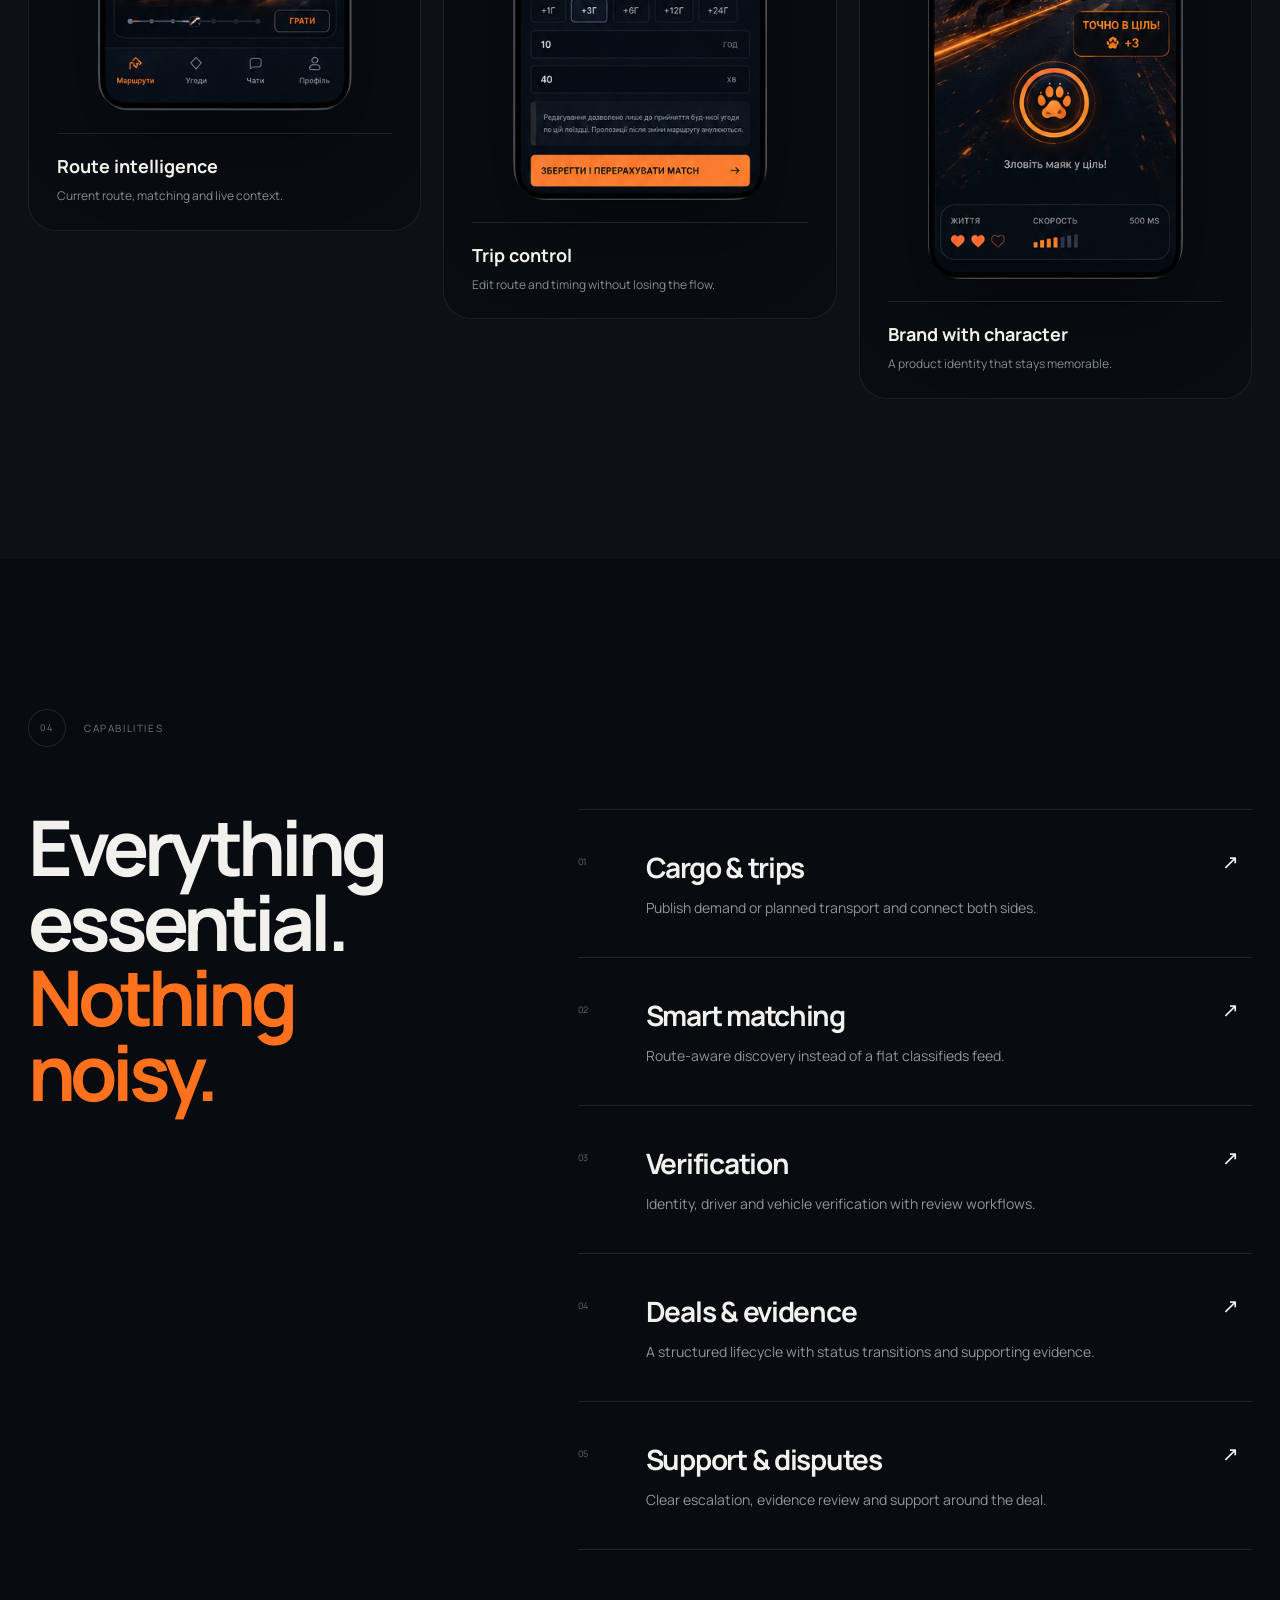
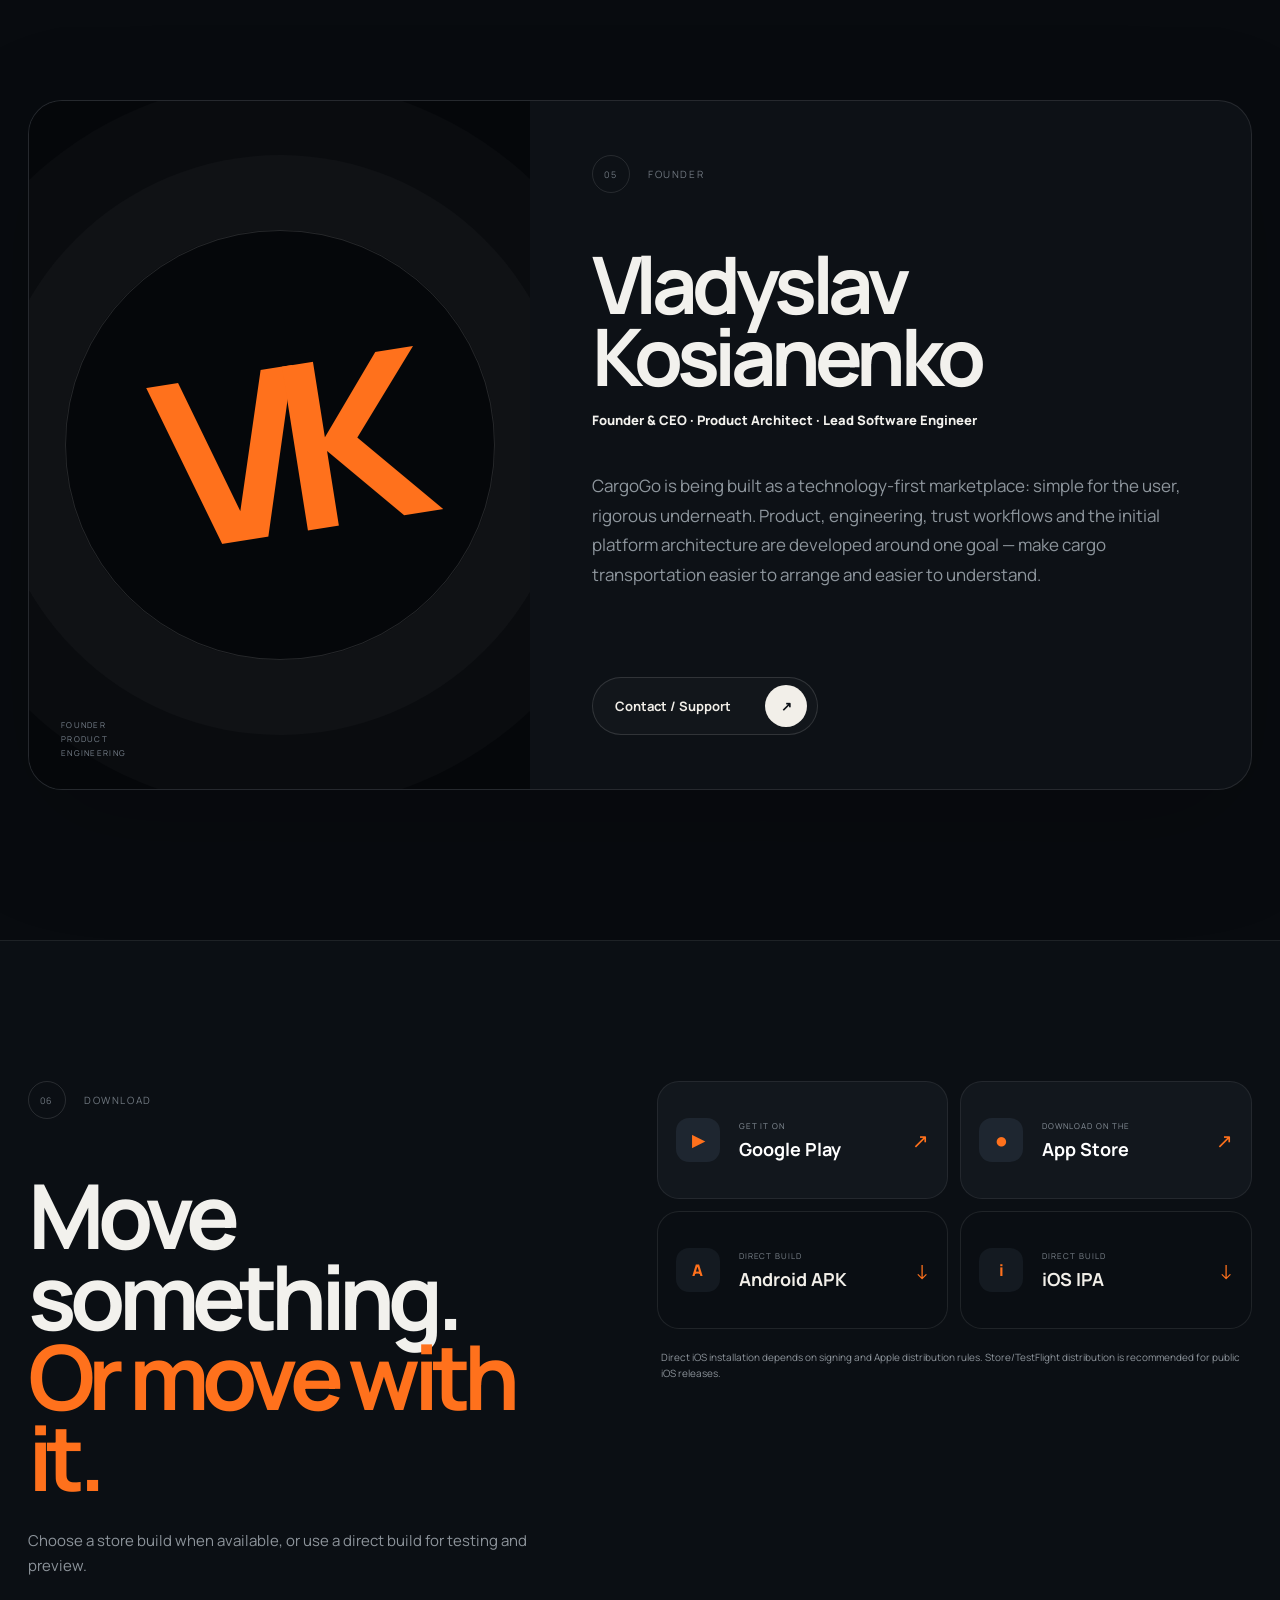
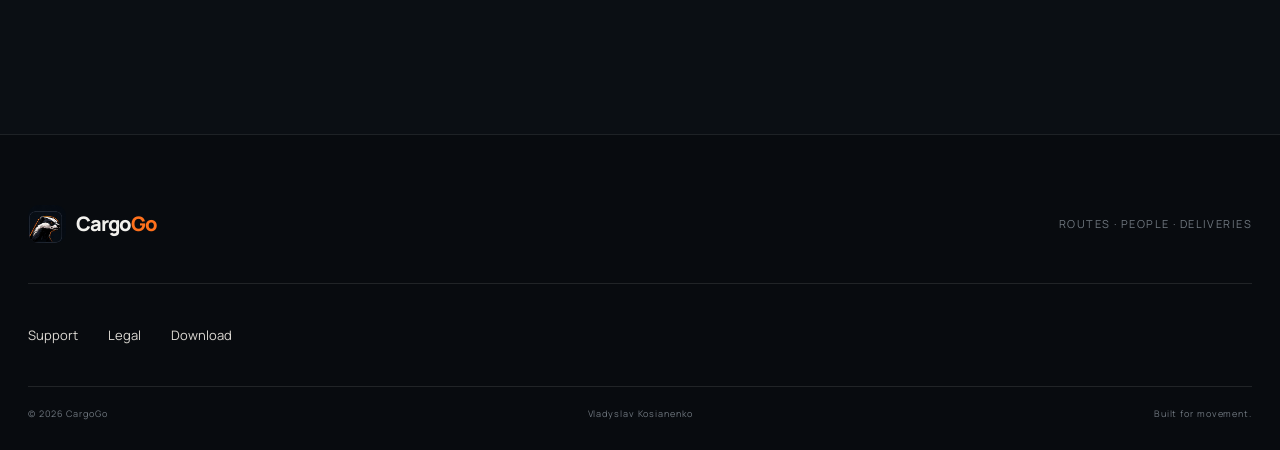
==== commit e5ff3c6e: "dark_theme stable" ====
--- a/index.html
+++ b/index.html
@@ -1,9 +1,10 @@
 <!doctype html>
-<html lang="en">
+<html lang="en" data-theme="dark">
 <head>
   <meta charset="utf-8" />
   <meta name="viewport" content="width=device-width, initial-scale=1" />
-  <meta name="theme-color" content="#080d13" />
+  <meta name="theme-color" content="#080d13" id="themeColor" />
+  <script>try{document.documentElement.dataset.theme=localStorage.getItem("cargogo-theme")||"dark"}catch(e){}</script>
   <meta name="description" content="CargoGo connects cargo owners and verified carriers through smart routes, transparent deals and a focused mobile workflow." />
   <meta name="keywords" content="CargoGo, cargo delivery, freight marketplace, carrier, shipper, Ukraine logistics, delivery app" />
   <meta name="author" content="Vladyslav Kosianenko" />
@@ -51,6 +52,10 @@
       <div class="lang-switch" aria-label="Language">
         <button data-lang="en" class="active">EN</button><span>/</span><button data-lang="uk">UA</button><span>/</span><button data-lang="ru">RU</button>
       </div>
+      <button class="theme-toggle magnetic" id="themeToggle" aria-label="Switch color theme" title="Switch theme">
+        <span class="theme-icon theme-icon-moon" aria-hidden="true">◐</span>
+        <span class="theme-icon theme-icon-sun" aria-hidden="true">☼</span>
+      </button>
       <button class="menu-button magnetic" id="drawerOpen" aria-label="Open support and legal menu"><span></span><span></span></button>
     </div>
   </header>
--- a/styles.css
+++ b/styles.css
@@ -14,3 +14,93 @@
 @media(max-width:1100px){.desktop-nav{display:none}.site-header{grid-template-columns:1fr auto}.hero-grid{grid-template-columns:1fr}.hero-copy{padding-top:90px}.hero-stage{height:680px}.hero{padding-bottom:70px}.hero-foot{display:none}.intro-grid,.cap-grid,.download-shell{grid-template-columns:1fr;gap:50px}.cap-heading{position:static}.experience-head{grid-template-columns:1fr;gap:50px}.screen-showcase{grid-template-columns:1fr 1fr}.screen-three{margin-top:0}.screen-card{min-height:auto}.founder-panel{grid-template-columns:1fr}.founder-art{min-height:500px}.principles{grid-template-columns:1fr 1fr}}
 @media(max-width:700px){.shell,.site-header{width:min(calc(100% - 28px),var(--max))}.site-header{height:76px}.brand{font-size:18px}.brand img{width:34px;height:34px}.lang-switch{display:none}.hero{padding-top:94px;min-height:auto}.hero-meta{display:none}.hero-grid{min-height:auto;gap:10px}.hero-copy{padding-top:46px}.hero h1{font-size:62px;line-height:.84;margin:24px 0 30px}.lead{font-size:14px}.hero-actions{align-items:flex-start;flex-direction:column;gap:18px}.hero-stage{height:560px}.phone{width:248px}.ring-a{width:460px;height:460px}.ring-b{width:340px;height:340px}.signal-card{transform:scale(.82)}.signal-a{left:-7%;top:20%}.signal-b{right:-8%;bottom:24%}.ticker span{font-size:62px}.intro,.capabilities{padding:95px 0}.intro-grid{margin-top:40px;gap:34px}.intro-grid h2,.cap-heading h2{font-size:52px}.principles{grid-template-columns:1fr;margin-top:70px}.principle{min-height:220px}.experience{padding:90px 0;border-radius:30px 30px 0 0}.experience h2{font-size:55px}.screen-showcase{grid-template-columns:1fr;margin-top:65px}.screen-two,.screen-three{margin-top:0}.screen-card{padding:20px;border-radius:22px}.screen-card img{width:82%;max-width:290px}.founder-art{min-height:390px}.founder-content{padding:34px 24px}.founder-content h2{font-size:56px;margin-top:45px}.founder-bio{font-size:15px}.download{padding:95px 0}.download h2{font-size:58px}.download-options{grid-template-columns:1fr}.footer-brand{align-items:flex-start;flex-direction:column;gap:18px}.footer-nav{flex-wrap:wrap}.footer-bottom{grid-template-columns:1fr;gap:10px}.footer-bottom span:nth-child(2),.footer-bottom span:last-child{text-align:left}.drawer{padding:22px 20px}.drawer-panel h3{font-size:42px}}
 @media(prefers-reduced-motion:reduce){html{scroll-behavior:auto}.ticker>div{animation:none}.reveal{opacity:1;transform:none;transition:none}.magnetic,.tilt-card{transition:none}}
+
+/* ===== CargoGo dual theme system — dark is primary ===== */
+:root,
+html[data-theme="dark"]{
+  --bg:#080b0f;
+  --ink:#f2f1ed;
+  --ink2:#ffffff;
+  --muted:#8b929a;
+  --line:rgba(255,255,255,.105);
+  --cream:#f4f1eb;
+  color-scheme:dark;
+}
+html[data-theme="light"]{
+  --bg:#f2f1ed;
+  --ink:#0b1016;
+  --ink2:#111821;
+  --muted:#6d737a;
+  --line:rgba(11,16,22,.14);
+  --cream:#f6f3ed;
+  color-scheme:light;
+}
+body{transition:background-color .55s var(--ease),color .55s var(--ease)}
+html[data-theme="dark"] body{background:radial-gradient(circle at 72% 7%,rgba(255,113,28,.055),transparent 25%),#080b0f}
+html[data-theme="dark"] .site-header{border-bottom-color:rgba(255,255,255,.09)}
+html[data-theme="dark"] .desktop-nav a{color:#8b9299}
+html[data-theme="dark"] .desktop-nav a:hover{color:#f5f3ef}
+html[data-theme="dark"] .lang-switch{color:#626a72}
+html[data-theme="dark"] .lang-switch button{color:#687079}
+html[data-theme="dark"] .lang-switch button.active{color:#f5f3ef}
+html[data-theme="dark"] .menu-button{background:rgba(255,255,255,.035);border-color:rgba(255,255,255,.12)}
+html[data-theme="dark"] .menu-button:hover{background:#f1eee8}
+html[data-theme="dark"] .menu-button span{background:#f3f0ea}
+html[data-theme="dark"] .menu-button:hover span{background:#0b1016}
+.theme-toggle{position:relative;width:46px;height:46px;border-radius:50%;border:1px solid var(--line);background:rgba(255,255,255,.025);display:grid;place-items:center;cursor:pointer;overflow:hidden;transition:background .35s var(--ease),border-color .35s var(--ease),transform .2s ease}
+.theme-toggle:hover{border-color:rgba(255,113,28,.55);background:rgba(255,113,28,.07)}
+.theme-icon{position:absolute;font-size:17px;line-height:1;transition:opacity .35s var(--ease),transform .45s var(--ease)}
+.theme-icon-moon{opacity:0;transform:rotate(-50deg) scale(.5)}
+.theme-icon-sun{opacity:1;transform:rotate(0) scale(1)}
+html[data-theme="light"] .theme-icon-moon{opacity:1;transform:rotate(0) scale(1)}
+html[data-theme="light"] .theme-icon-sun{opacity:0;transform:rotate(50deg) scale(.5)}
+html[data-theme="light"] .theme-toggle{background:rgba(255,255,255,.18)}
+html[data-theme="dark"] .hero-meta,html[data-theme="dark"] .hero-foot{color:#666f77}
+html[data-theme="dark"] .eyebrow{color:#8a9299}
+html[data-theme="dark"] .lead,html[data-theme="dark"] .intro-copy p,html[data-theme="dark"] .principle p,html[data-theme="dark"] .cap-item p,html[data-theme="dark"] .founder-bio{color:#8e969d}
+html[data-theme="dark"] .ghost-link{color:#f0ede7;border-bottom-color:rgba(240,237,231,.6)}
+html[data-theme="dark"] .premium-button{background:#f2f0ea;color:#0a0e13;box-shadow:0 18px 55px rgba(0,0,0,.28)}
+html[data-theme="dark"] .premium-button i{color:#0a0e13}
+html[data-theme="dark"] .stage-ring{border-color:rgba(255,255,255,.075)}
+html[data-theme="dark"] .phone{box-shadow:0 58px 120px rgba(0,0,0,.7),0 0 0 1px rgba(255,255,255,.12)}
+html[data-theme="dark"] .signal-card{border-color:rgba(255,255,255,.09);background:rgba(15,20,26,.72);box-shadow:0 25px 70px rgba(0,0,0,.34);color:#f5f2ed}
+html[data-theme="dark"] .signal-card small,html[data-theme="dark"] .signal-card span{color:#79828a}
+html[data-theme="dark"] .ticker{background:#05070a;border-color:#171b20}
+html[data-theme="dark"] .section-label{color:#707880}
+html[data-theme="dark"] .principles{border-color:rgba(255,255,255,.1)}
+html[data-theme="dark"] .principle{border-color:rgba(255,255,255,.1);background:linear-gradient(180deg,rgba(255,255,255,.014),transparent)}
+html[data-theme="dark"] .principle>span,html[data-theme="dark"] .cap-item>span{color:#606971}
+html[data-theme="dark"] .experience{background:#0d1116;border-top:1px solid rgba(255,255,255,.08)}
+html[data-theme="dark"] .screen-card{background:#090d12;border-color:rgba(255,255,255,.08)}
+html[data-theme="dark"] .cap-list,html[data-theme="dark"] .cap-item{border-color:rgba(255,255,255,.1)}
+html[data-theme="dark"] .founder-panel{background:#0d1116;border-color:rgba(255,255,255,.1);box-shadow:0 35px 120px rgba(0,0,0,.18)}
+html[data-theme="dark"] .founder-art{background:#05070a}
+html[data-theme="dark"] .inline-button{color:#f1eee8;border-color:rgba(255,255,255,.13);background:rgba(255,255,255,.025)}
+html[data-theme="dark"] .inline-button i{background:#f2efe9;color:#0b1016}
+html[data-theme="dark"] .download{background:#0b0f14;border-top:1px solid rgba(255,255,255,.08);border-bottom:1px solid rgba(255,255,255,.08)}
+html[data-theme="dark"] .download h2 em{color:var(--orange)}
+html[data-theme="dark"] .download-copy>p,html[data-theme="dark"] .download-note{color:#8d949b}
+html[data-theme="dark"] .section-label.dark{color:#717981}
+html[data-theme="dark"] .section-label.dark span{border-color:rgba(255,255,255,.12)}
+html[data-theme="dark"] .download-card{background:#12171d;border:1px solid rgba(255,255,255,.075);box-shadow:none}
+html[data-theme="dark"] .download-card:hover{border-color:rgba(255,113,28,.38);box-shadow:0 24px 65px rgba(0,0,0,.3)}
+html[data-theme="dark"] .download-card.direct{background:#0a0e13;color:#f2efe9;box-shadow:none;border:1px solid rgba(255,255,255,.09)}
+html[data-theme="dark"] .download-card.direct .store-mark{background:#141a21;color:var(--orange)}
+html[data-theme="dark"] .download-card.direct small{color:#7d858d}
+html[data-theme="dark"] .download-card.direct i{color:var(--orange)}
+html[data-theme="dark"] .footer-brand,html[data-theme="dark"] .footer-bottom{border-color:rgba(255,255,255,.1)}
+html[data-theme="dark"] .footer-brand p,html[data-theme="dark"] .footer-bottom{color:#6f777f}
+html[data-theme="dark"] .footer-nav a,html[data-theme="dark"] .footer-nav button{color:#dcd9d3}
+html[data-theme="dark"] .drawer{background:#0d1116;color:#f3f0ea;box-shadow:-40px 0 120px rgba(0,0,0,.5)}
+html[data-theme="dark"] .drawer-top,html[data-theme="dark"] .drawer-tabs button,html[data-theme="dark"] .drawer-panel>p:not(.drawer-kicker),html[data-theme="dark"] .drawer-kicker,html[data-theme="dark"] .drawer-mini,html[data-theme="dark"] .drawer-foot{color:#7b838b}
+html[data-theme="dark"] .drawer-top button,html[data-theme="dark"] .drawer-tabs,html[data-theme="dark"] .drawer-link,html[data-theme="dark"] .drawer-mini,html[data-theme="dark"] .drawer-foot{border-color:rgba(255,255,255,.1)}
+html[data-theme="dark"] .drawer-tabs button.active,html[data-theme="dark"] .drawer-link,html[data-theme="dark"] .drawer-mini strong{color:#f2efe9}
+html[data-theme="dark"] .toast{background:#f3f0ea;color:#0b1016;box-shadow:0 20px 60px rgba(0,0,0,.35)}
+html[data-theme="dark"] .legal-page p,html[data-theme="dark"] .legal-page li{color:#939aa1}
+html[data-theme="dark"] .legal-back{color:#f2efe9;background:rgba(12,16,21,.82);border-color:rgba(255,255,255,.1)}
+html[data-theme="light"] .experience{background:#0b1016;color:#f6f3ed}
+html[data-theme="light"] .screen-card{background:#0d141c}
+html[data-theme="light"] .download{background:var(--orange)}
+@media(max-width:700px){.header-actions{gap:9px}.theme-toggle,.menu-button{width:42px;height:42px}.theme-toggle{display:grid}.site-header .lang-switch{display:none}}
+.legal-theme-toggle{position:fixed;right:24px;top:24px;z-index:10;width:44px;height:44px;border-radius:50%;border:1px solid var(--line);background:rgba(255,255,255,.025);color:var(--ink);display:grid;place-items:center;cursor:pointer;overflow:hidden;backdrop-filter:blur(10px)}
+html[data-theme="light"] .legal-theme-toggle{background:rgba(242,241,237,.82)}
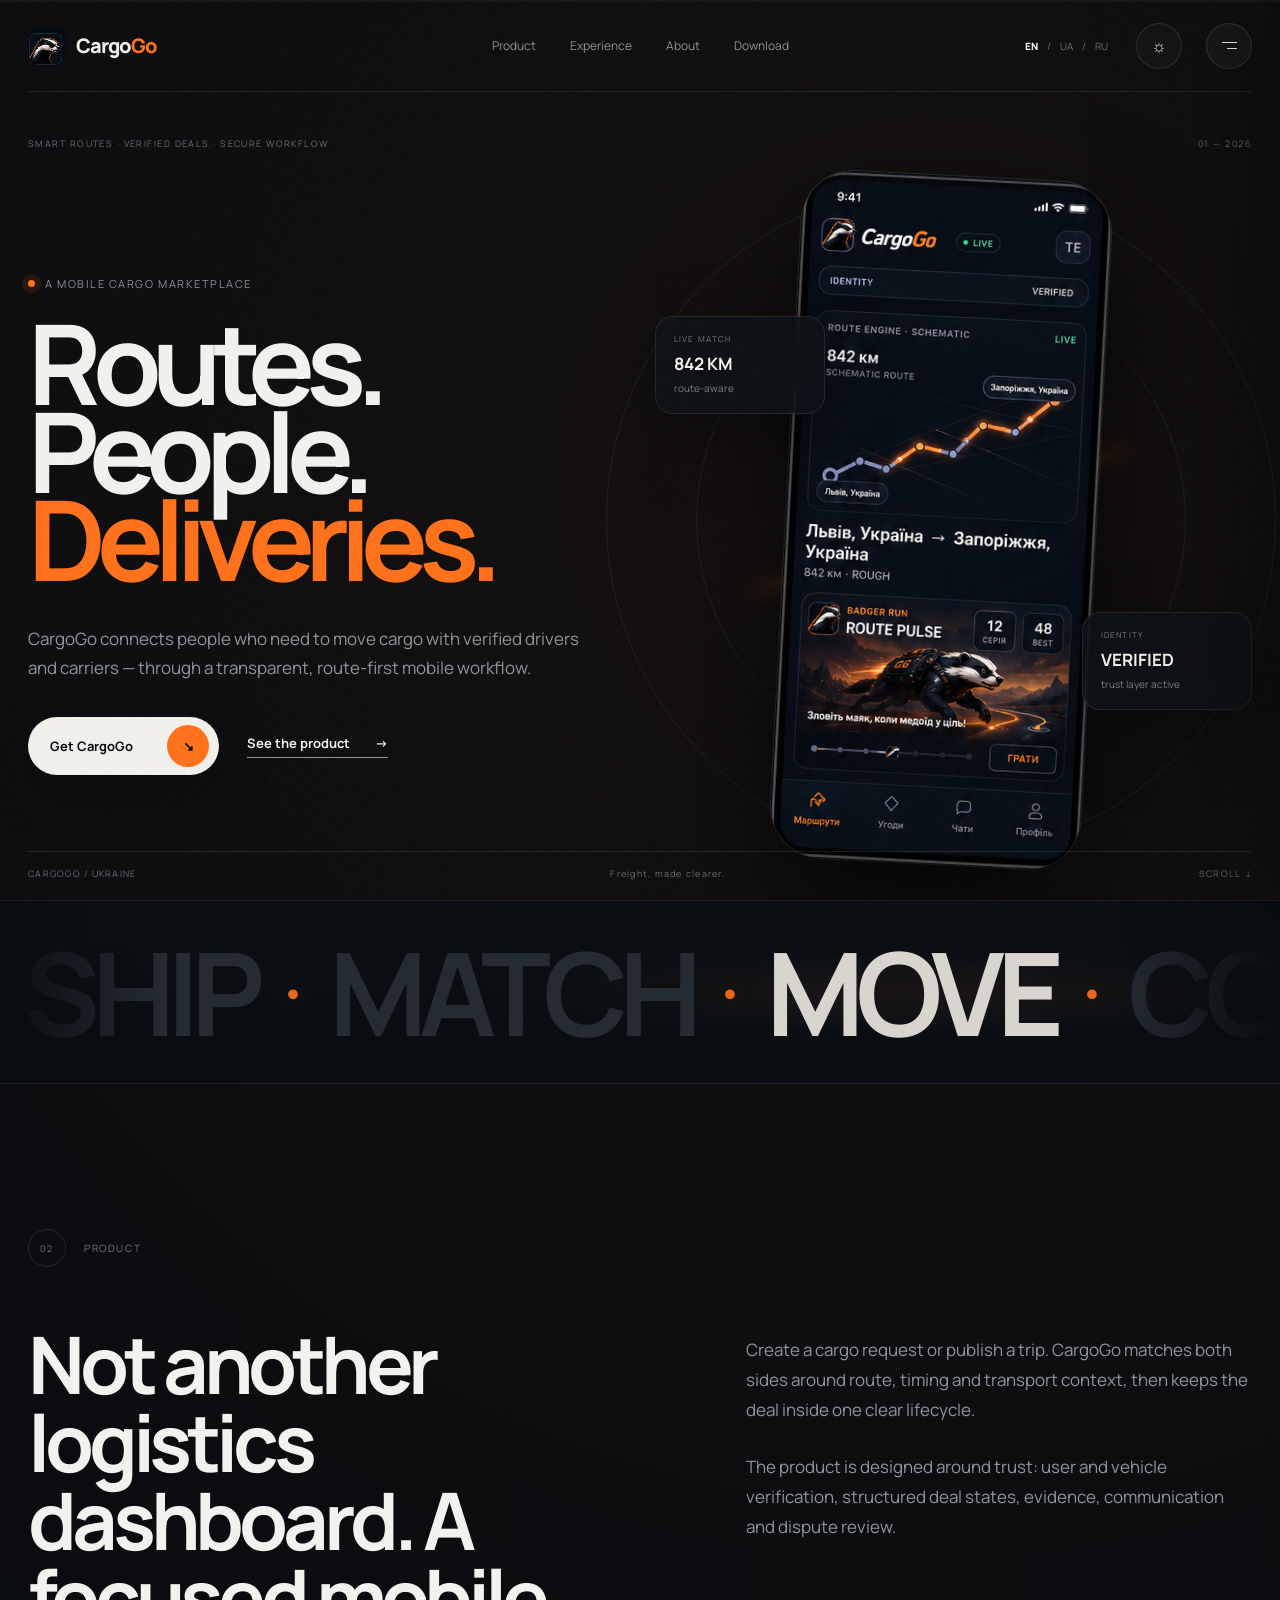
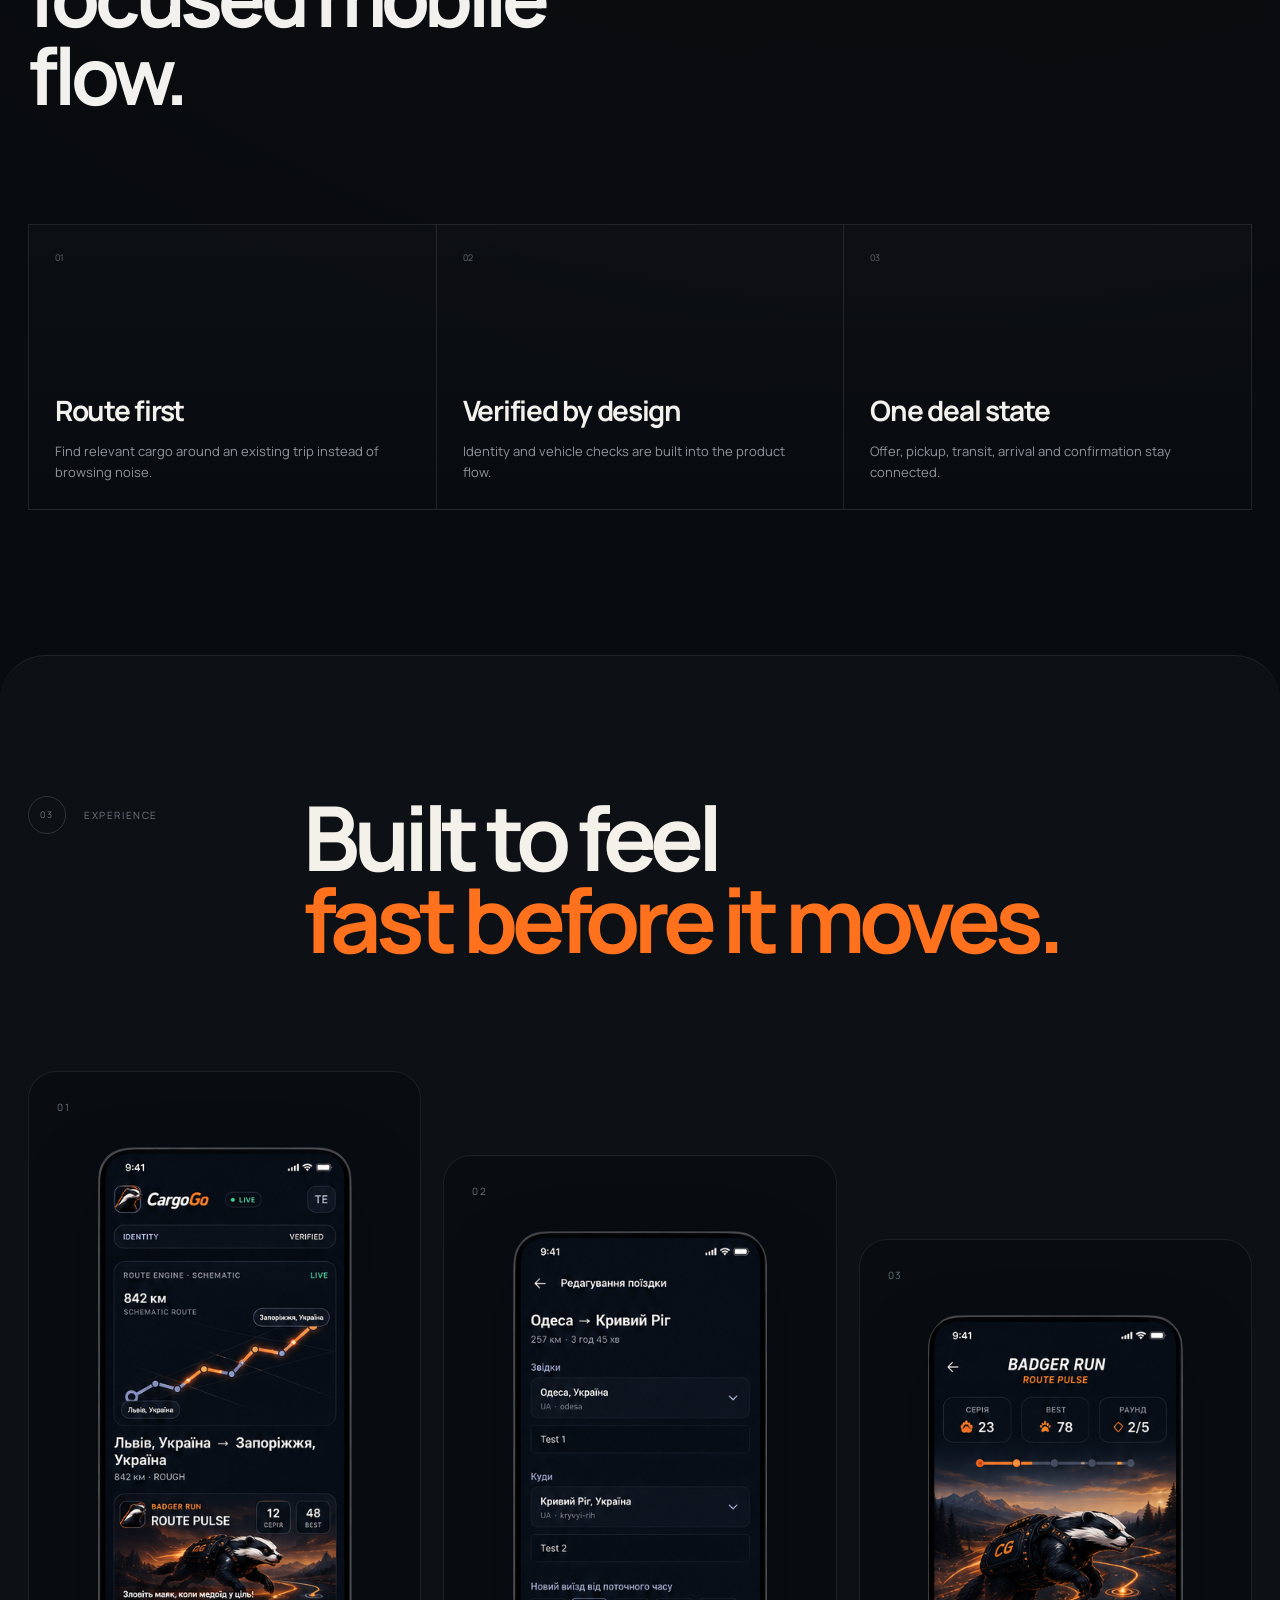
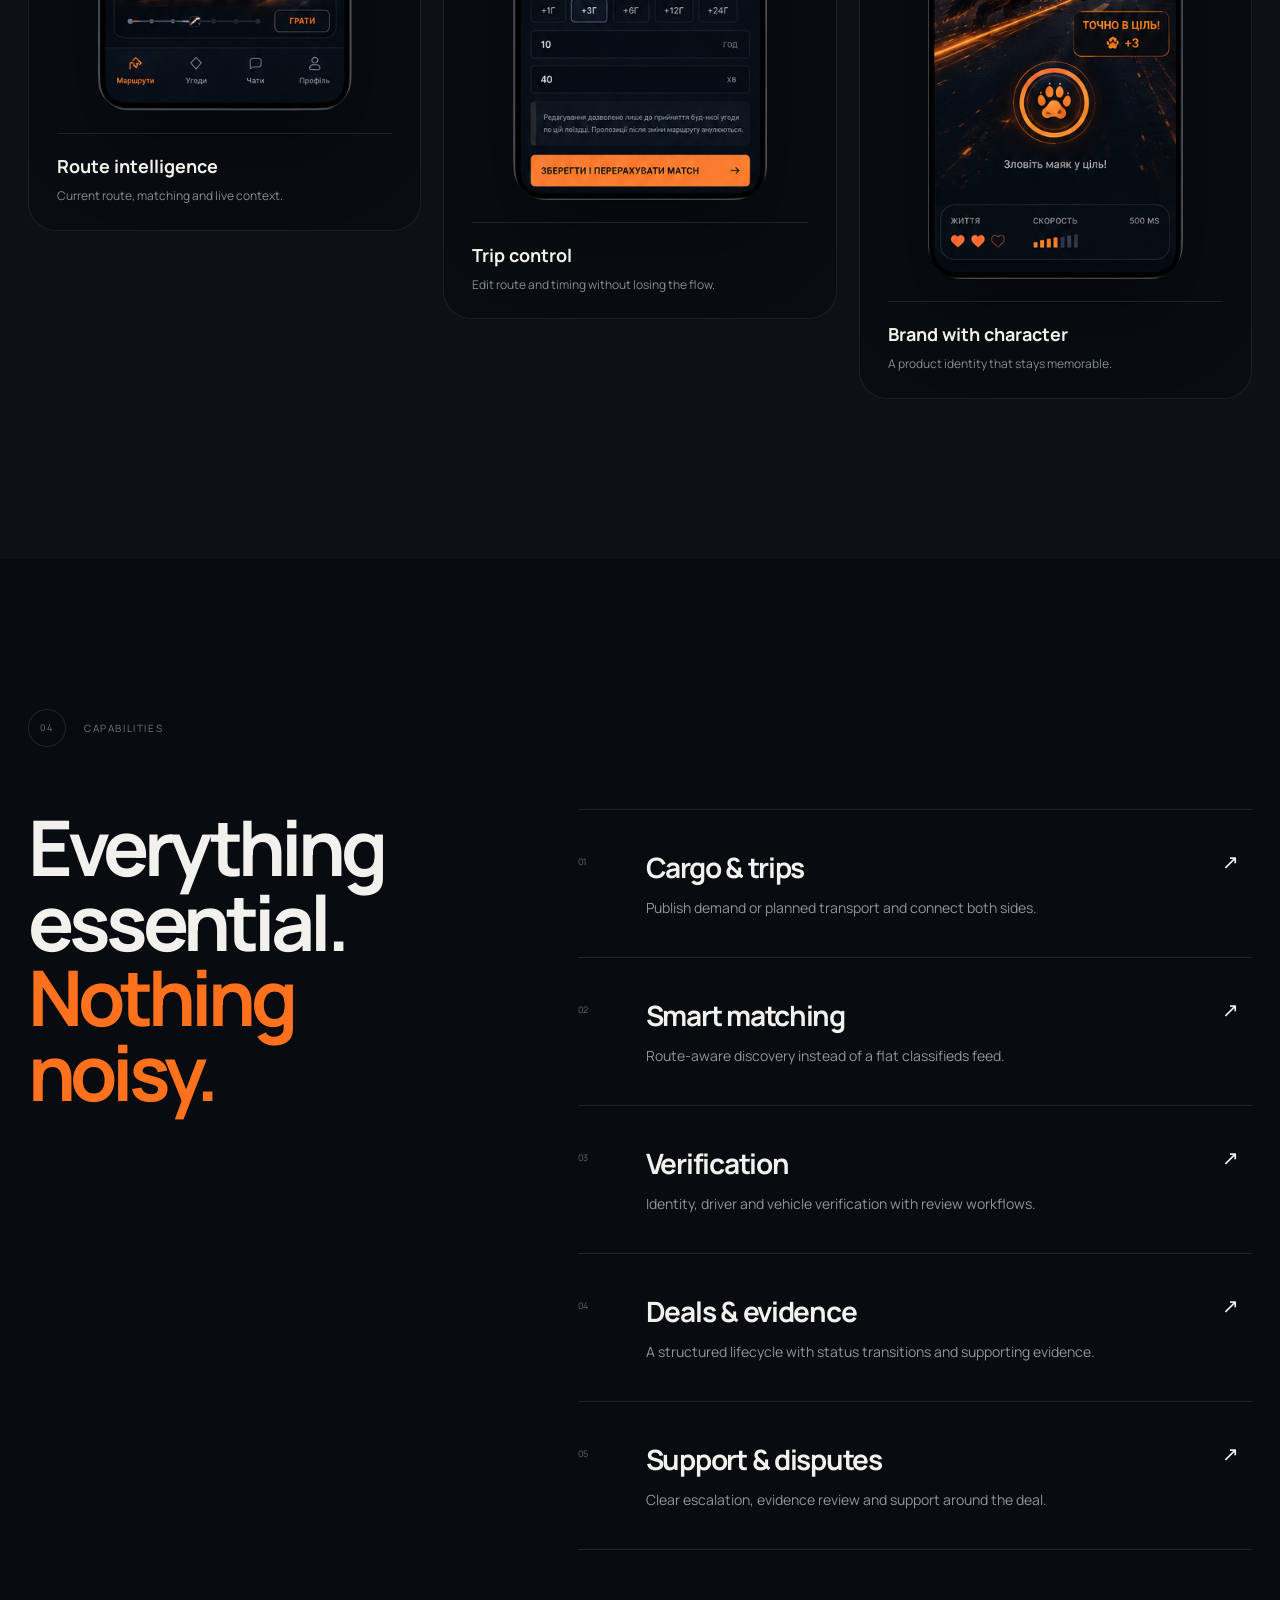
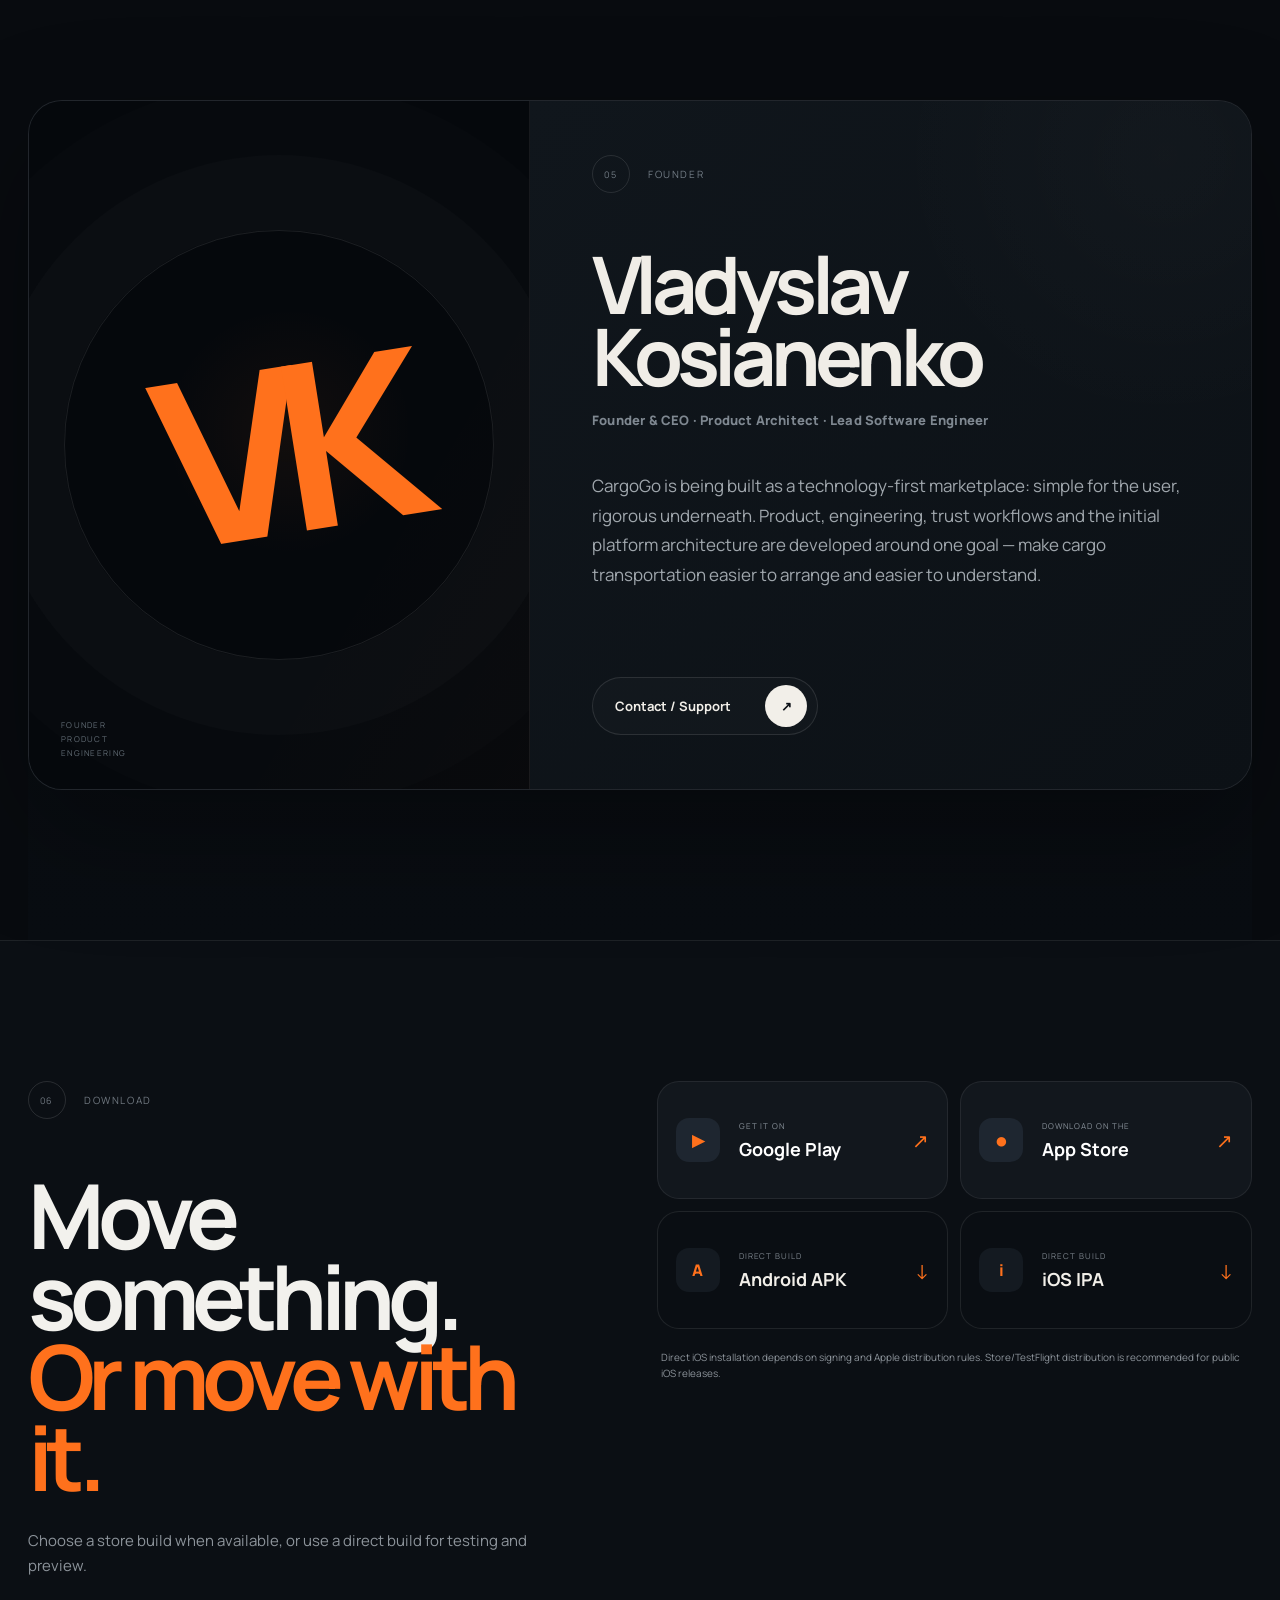
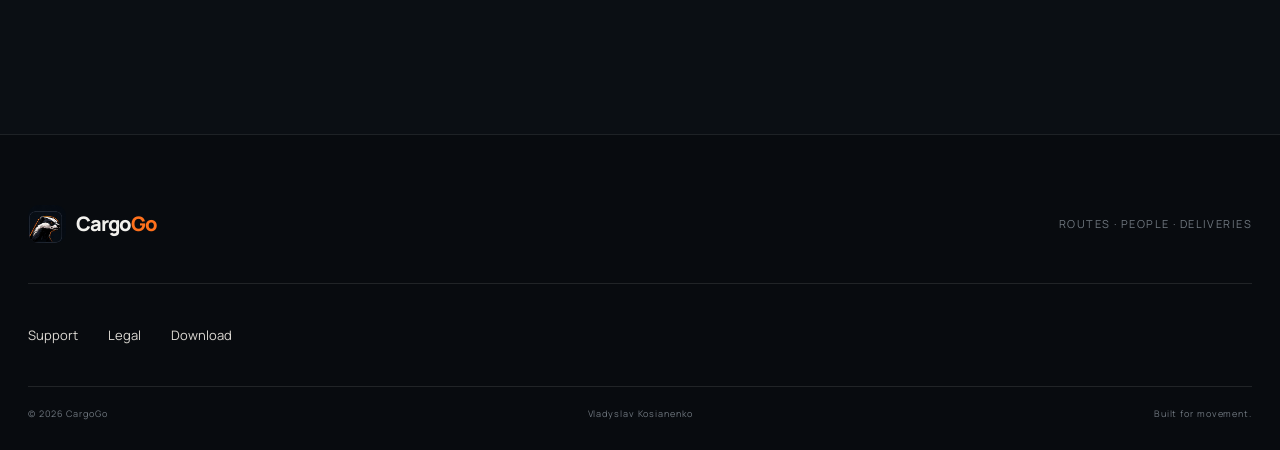
==== commit 1c52d0ad: "dark_theme stable" ====
--- a/index.html
+++ b/index.html
@@ -84,7 +84,7 @@
       <div class="hero-foot reveal"><span>CARGOGO / UKRAINE</span><span data-i18n="hero.footer">Freight, made clearer.</span><span>SCROLL ↓</span></div>
     </section>
 
-    <section class="ticker" aria-hidden="true"><div><span>SHIP</span><b>•</b><span>MATCH</span><b>•</b><span>MOVE</span><b>•</b><span>CONFIRM</span><b>•</b><span>SHIP</span><b>•</b><span>MATCH</span><b>•</b><span>MOVE</span><b>•</b><span>CONFIRM</span><b>•</b></div></section>
+    <section class="ticker" aria-hidden="true"><div><span>SHIP</span><b>•</b><span>MATCH</span><b>•</b><span class="ticker-accent">MOVE</span><b>•</b><span>CONFIRM</span><b>•</b><span>SHIP</span><b>•</b><span>MATCH</span><b>•</b><span class="ticker-accent">MOVE</span><b>•</b><span>CONFIRM</span><b>•</b></div></section>
 
     <section class="intro shell" id="product">
       <div class="section-label reveal"><span>02</span><p data-i18n="product.label">PRODUCT</p></div>
--- a/styles.css
+++ b/styles.css
@@ -104,3 +104,121 @@
 @media(max-width:700px){.header-actions{gap:9px}.theme-toggle,.menu-button{width:42px;height:42px}.theme-toggle{display:grid}.site-header .lang-switch{display:none}}
 .legal-theme-toggle{position:fixed;right:24px;top:24px;z-index:10;width:44px;height:44px;border-radius:50%;border:1px solid var(--line);background:rgba(255,255,255,.025);color:var(--ink);display:grid;place-items:center;cursor:pointer;overflow:hidden;backdrop-filter:blur(10px)}
 html[data-theme="light"] .legal-theme-toggle{background:rgba(242,241,237,.82)}
+
+/* ===== v4 dark editorial refinement: less white, more depth ===== */
+html[data-theme="dark"] .ticker{
+  position:relative;
+  background:
+    radial-gradient(ellipse at 72% 50%,rgba(255,113,28,.055),transparent 31%),
+    linear-gradient(180deg,#0b0f14 0%,#090d12 100%);
+  border-top:1px solid rgba(255,255,255,.075);
+  border-bottom:1px solid rgba(255,255,255,.075);
+  color:#272e35;
+  isolation:isolate;
+}
+html[data-theme="dark"] .ticker::before,
+html[data-theme="dark"] .ticker::after{
+  content:"";
+  position:absolute;
+  top:0;bottom:0;
+  width:13vw;
+  z-index:2;
+  pointer-events:none;
+}
+html[data-theme="dark"] .ticker::before{left:0;background:linear-gradient(90deg,#090d12,transparent)}
+html[data-theme="dark"] .ticker::after{right:0;background:linear-gradient(-90deg,#090d12,transparent)}
+html[data-theme="dark"] .ticker span{
+  color:#242b32;
+  text-shadow:0 1px 0 rgba(255,255,255,.018);
+  transition:color .35s ease;
+}
+html[data-theme="dark"] .ticker span.ticker-accent{
+  color:#d8d5cf;
+  text-shadow:0 0 36px rgba(255,255,255,.035);
+}
+html[data-theme="dark"] .ticker b{
+  color:var(--orange);
+  opacity:.9;
+  text-shadow:0 0 18px rgba(255,113,28,.22);
+}
+
+html[data-theme="dark"] .about{
+  position:relative;
+  background:linear-gradient(180deg,#080b0f 0%,#090d12 100%);
+}
+html[data-theme="dark"] .founder-panel{
+  position:relative;
+  grid-template-columns:.82fr 1.18fr;
+  background:#0d1218;
+  border-color:rgba(255,255,255,.085);
+  box-shadow:0 42px 120px rgba(0,0,0,.32),inset 0 1px 0 rgba(255,255,255,.025);
+}
+html[data-theme="dark"] .founder-panel::after{
+  content:"";
+  position:absolute;
+  inset:0;
+  pointer-events:none;
+  border-radius:inherit;
+  background:linear-gradient(120deg,transparent 36%,rgba(255,113,28,.018) 60%,transparent 78%);
+}
+html[data-theme="dark"] .founder-art{
+  background:
+    radial-gradient(circle at 52% 48%,rgba(255,113,28,.055),transparent 28%),
+    #05080c;
+  border-right:1px solid rgba(255,255,255,.07);
+}
+html[data-theme="dark"] .founder-orbit{
+  border-color:rgba(255,255,255,.09);
+  box-shadow:0 0 0 75px rgba(255,255,255,.014),0 0 0 150px rgba(255,255,255,.008);
+}
+html[data-theme="dark"] .founder-note{color:#636d76}
+html[data-theme="dark"] .founder-content{
+  position:relative;
+  z-index:1;
+  background:
+    radial-gradient(circle at 88% 8%,rgba(255,255,255,.018),transparent 31%),
+    linear-gradient(135deg,#10161c 0%,#0c1116 100%);
+}
+html[data-theme="dark"] .founder-content .section-label{color:#737d86}
+html[data-theme="dark"] .founder-content h2{
+  color:#f0ede7;
+  text-shadow:none;
+}
+html[data-theme="dark"] .role{
+  color:#7f8891;
+  letter-spacing:.015em;
+}
+html[data-theme="dark"] .founder-bio{
+  color:#a0a7ad;
+  max-width:670px;
+}
+html[data-theme="dark"] .inline-button{
+  background:rgba(255,255,255,.018);
+  border-color:rgba(255,255,255,.11);
+}
+html[data-theme="dark"] .inline-button:hover{
+  background:#f0ede7;
+  color:#0b1016;
+  border-color:#f0ede7;
+}
+html[data-theme="dark"] .inline-button:hover i{
+  background:var(--orange);
+  color:#0b1016;
+}
+
+/* Light remains intentionally editorial and bright. */
+html[data-theme="light"] .ticker{background:#0b1016;color:#f6f3ed}
+html[data-theme="light"] .ticker span{color:#f6f3ed}
+html[data-theme="light"] .ticker span.ticker-accent{color:#f6f3ed}
+html[data-theme="light"] .founder-panel{background:#f7f6f2}
+html[data-theme="light"] .founder-art{background:#0b1016}
+html[data-theme="light"] .founder-content{background:#f7f6f2}
+
+@media(max-width:1100px){
+  html[data-theme="dark"] .founder-art{border-right:0;border-bottom:1px solid rgba(255,255,255,.07)}
+}
+@media(max-width:700px){
+  html[data-theme="dark"] .ticker span{font-size:54px;padding:10px 18px}
+  html[data-theme="dark"] .ticker b{font-size:24px}
+  html[data-theme="dark"] .founder-panel{border-radius:26px}
+}
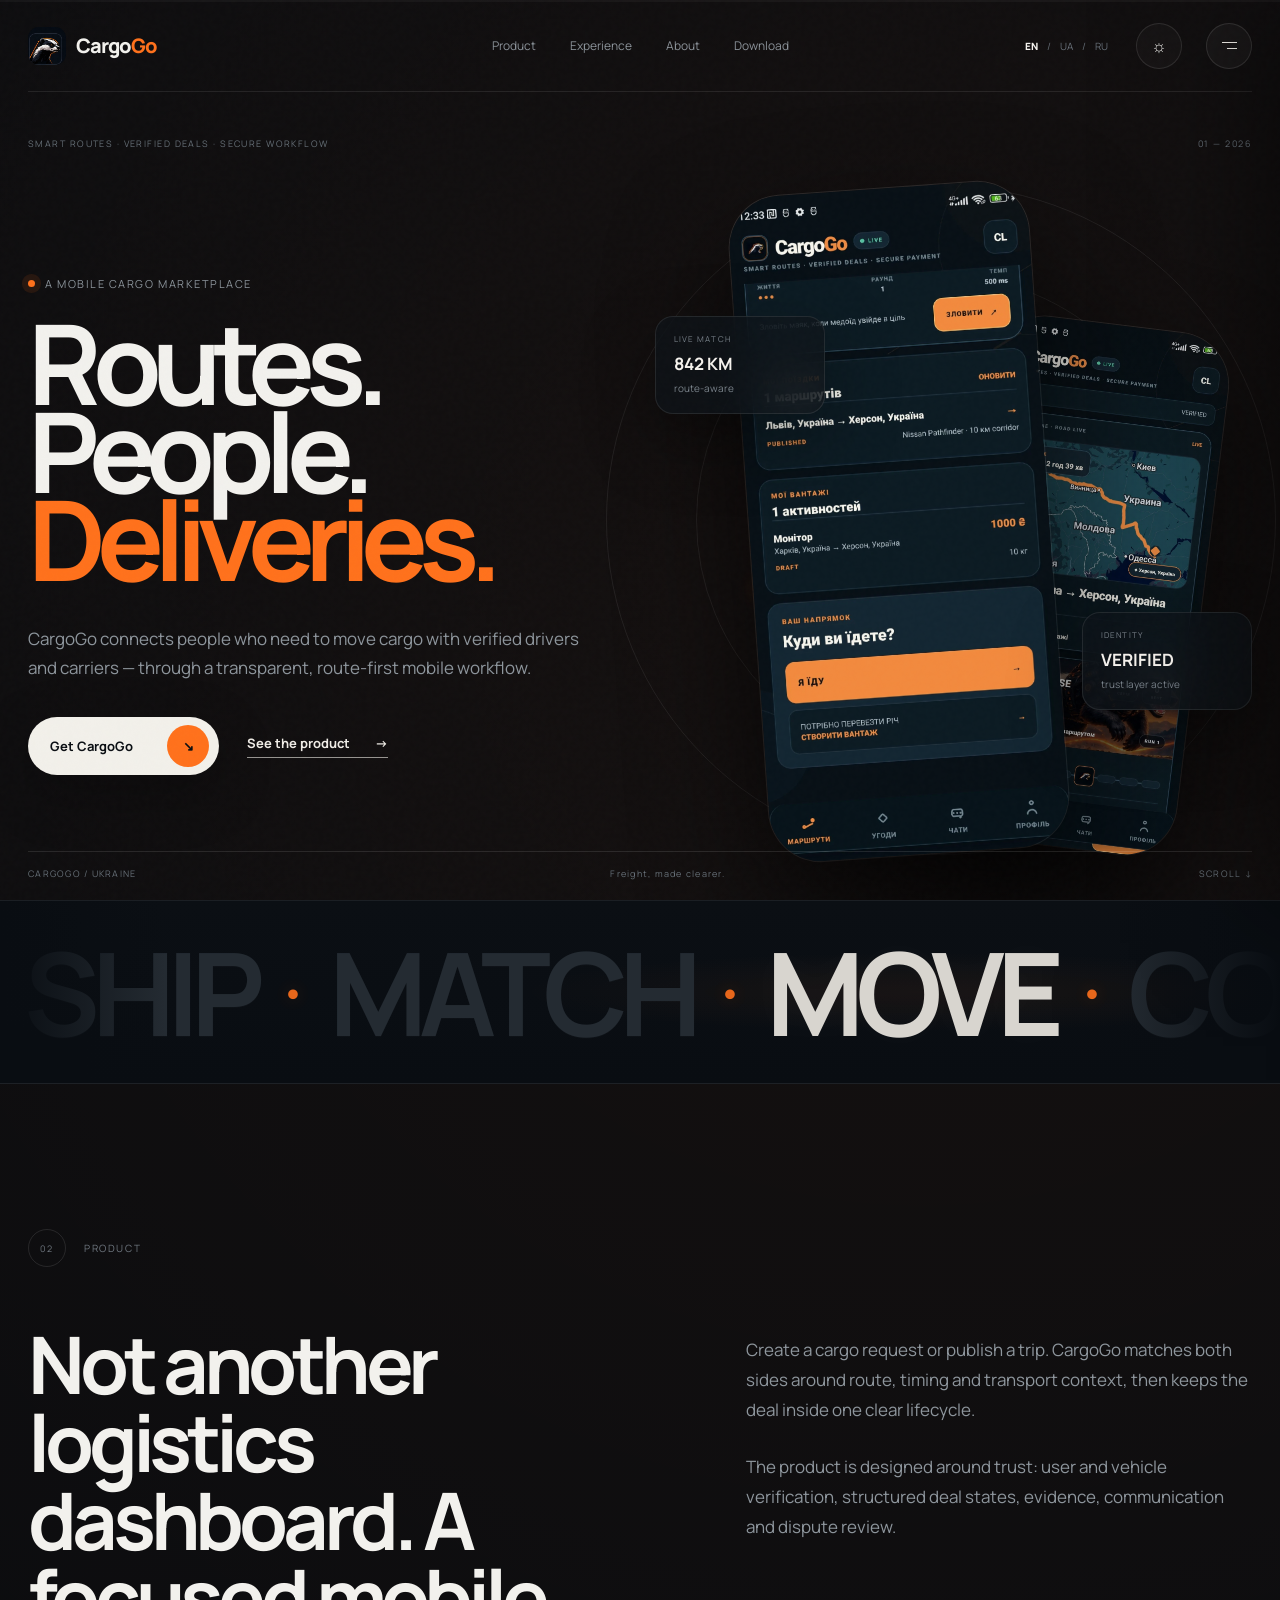
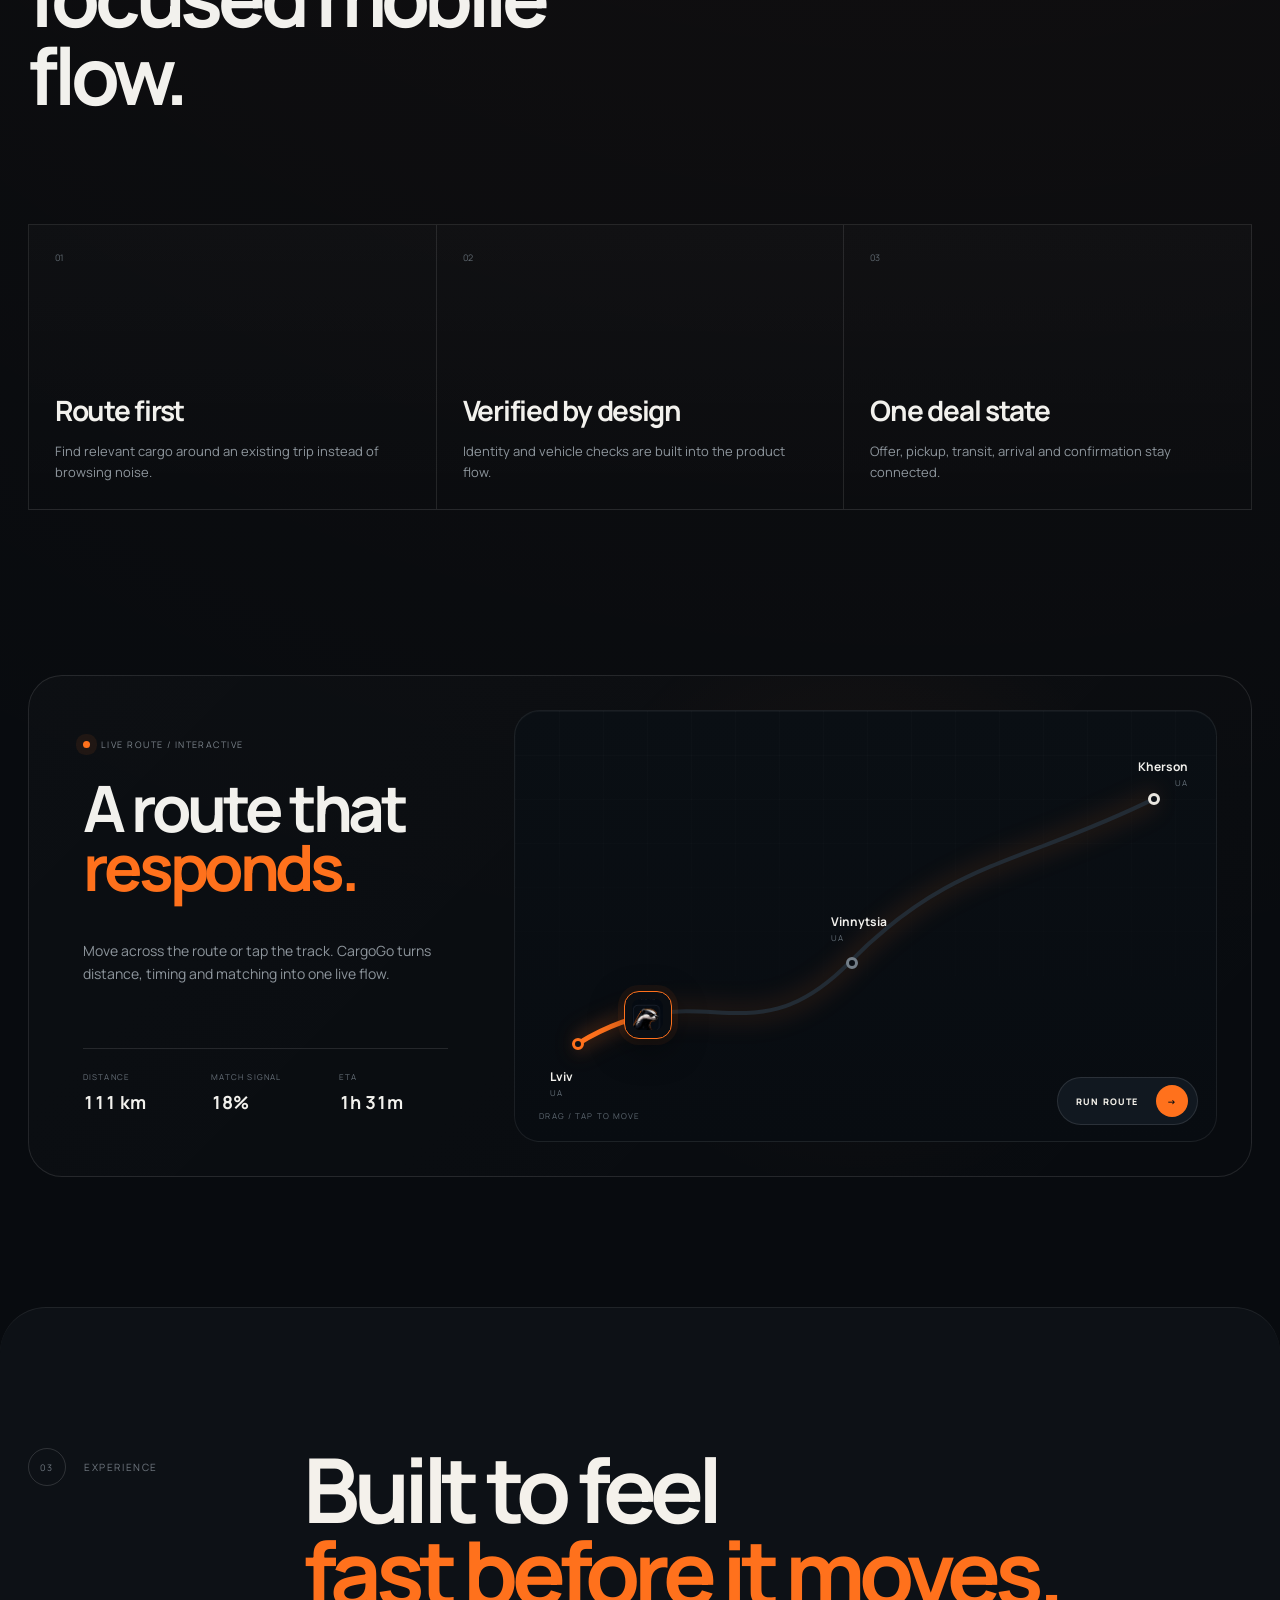
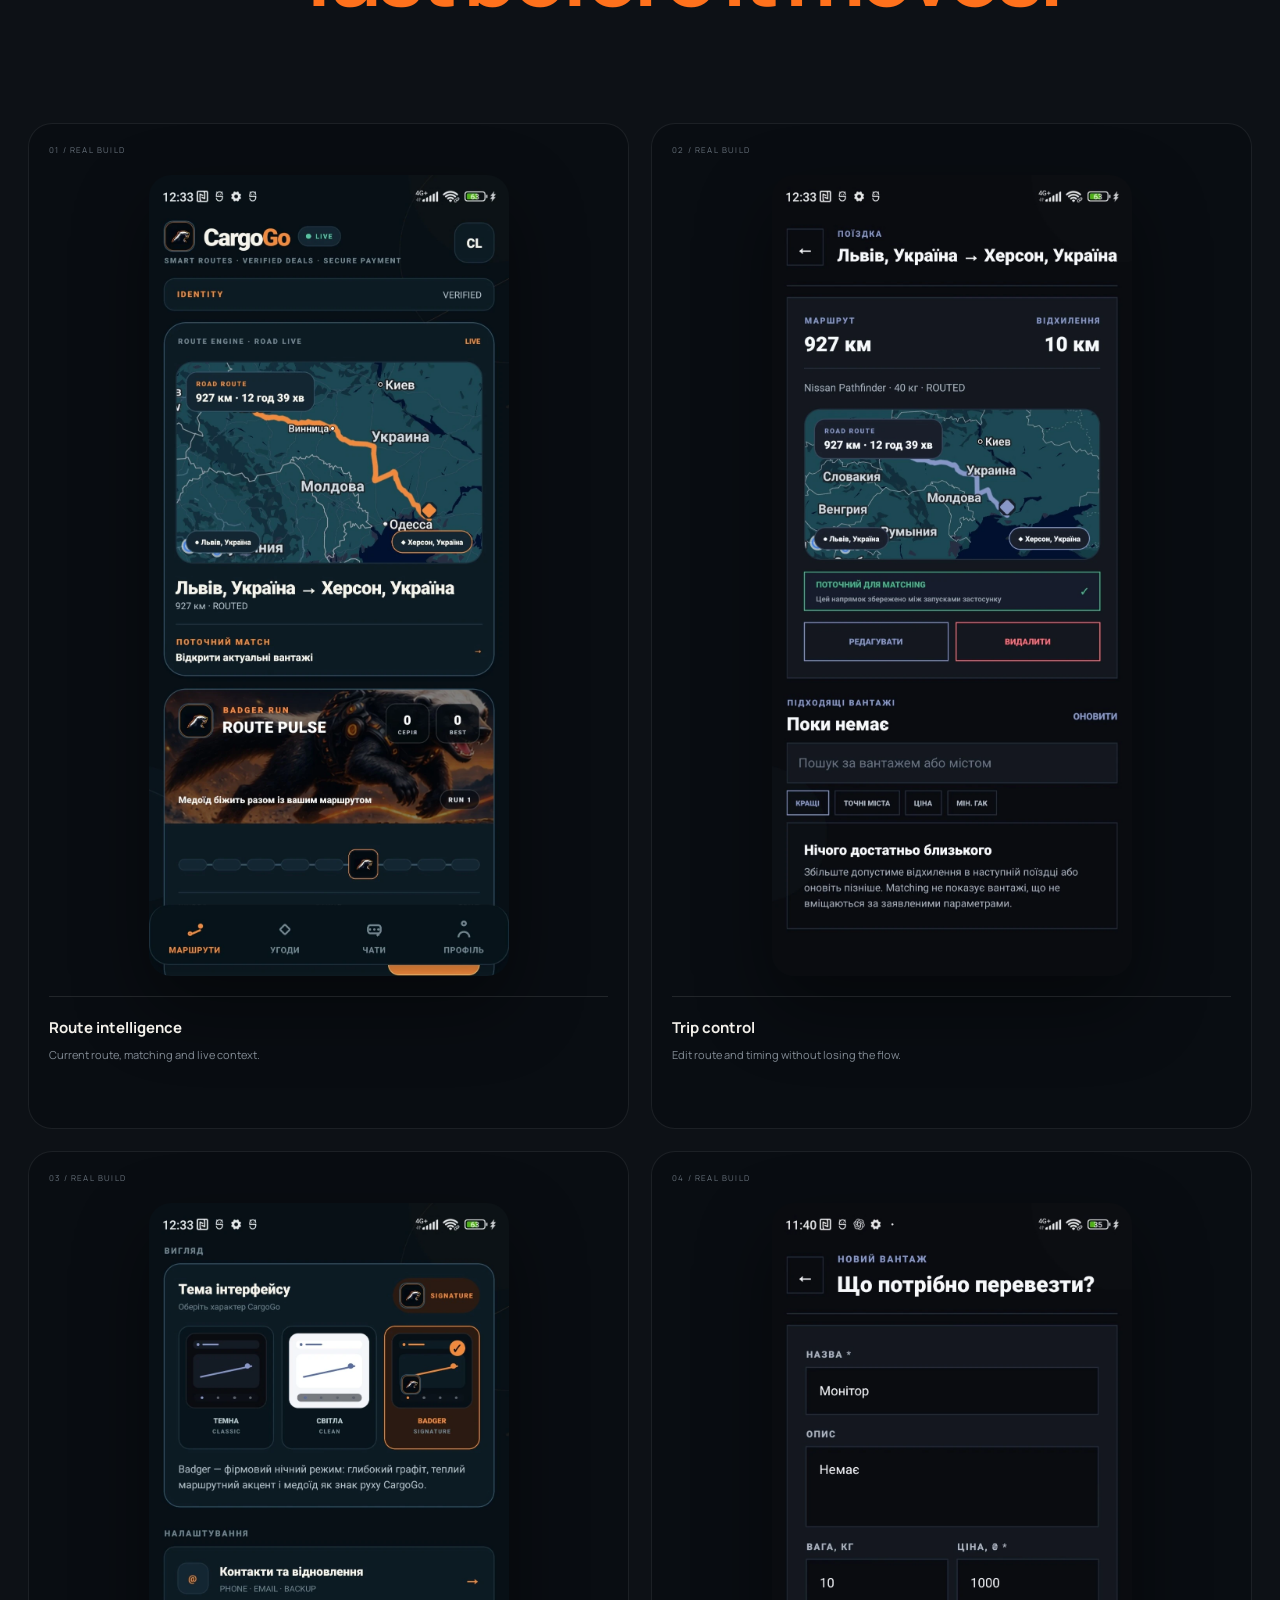
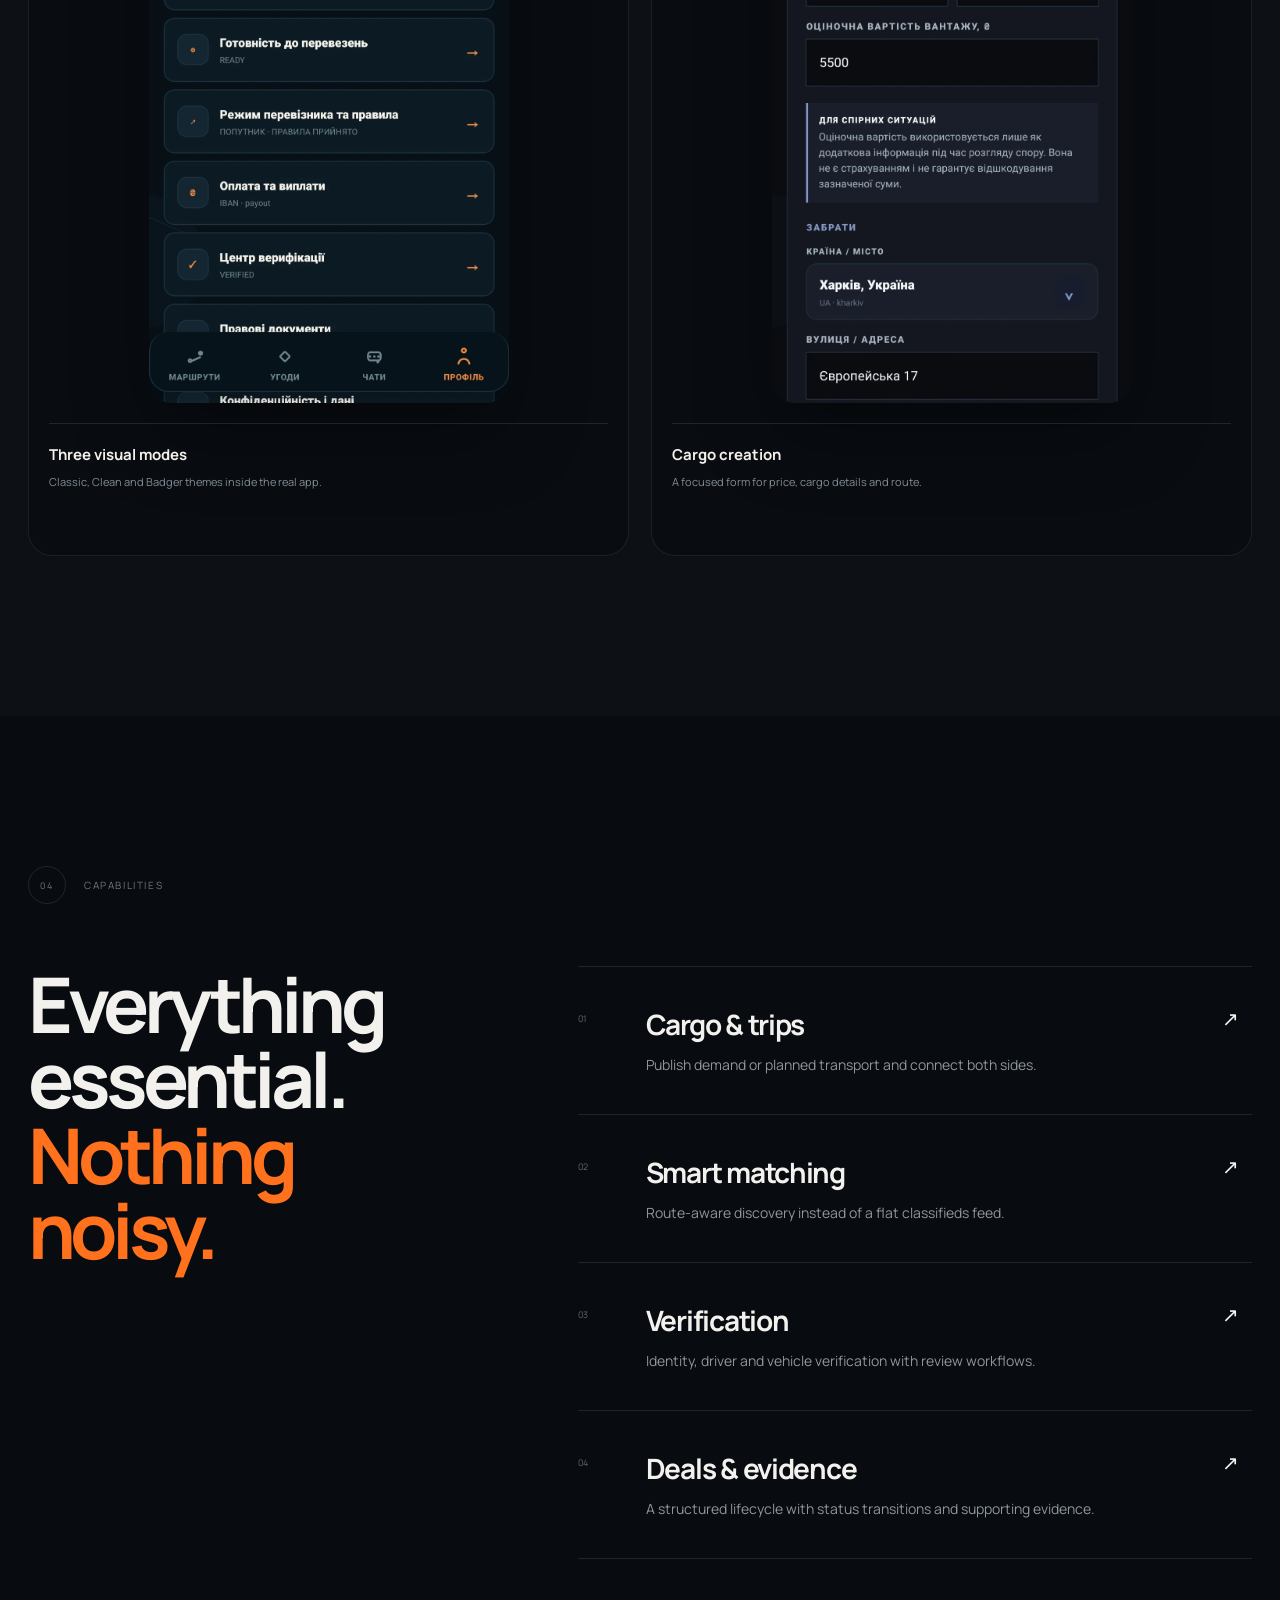
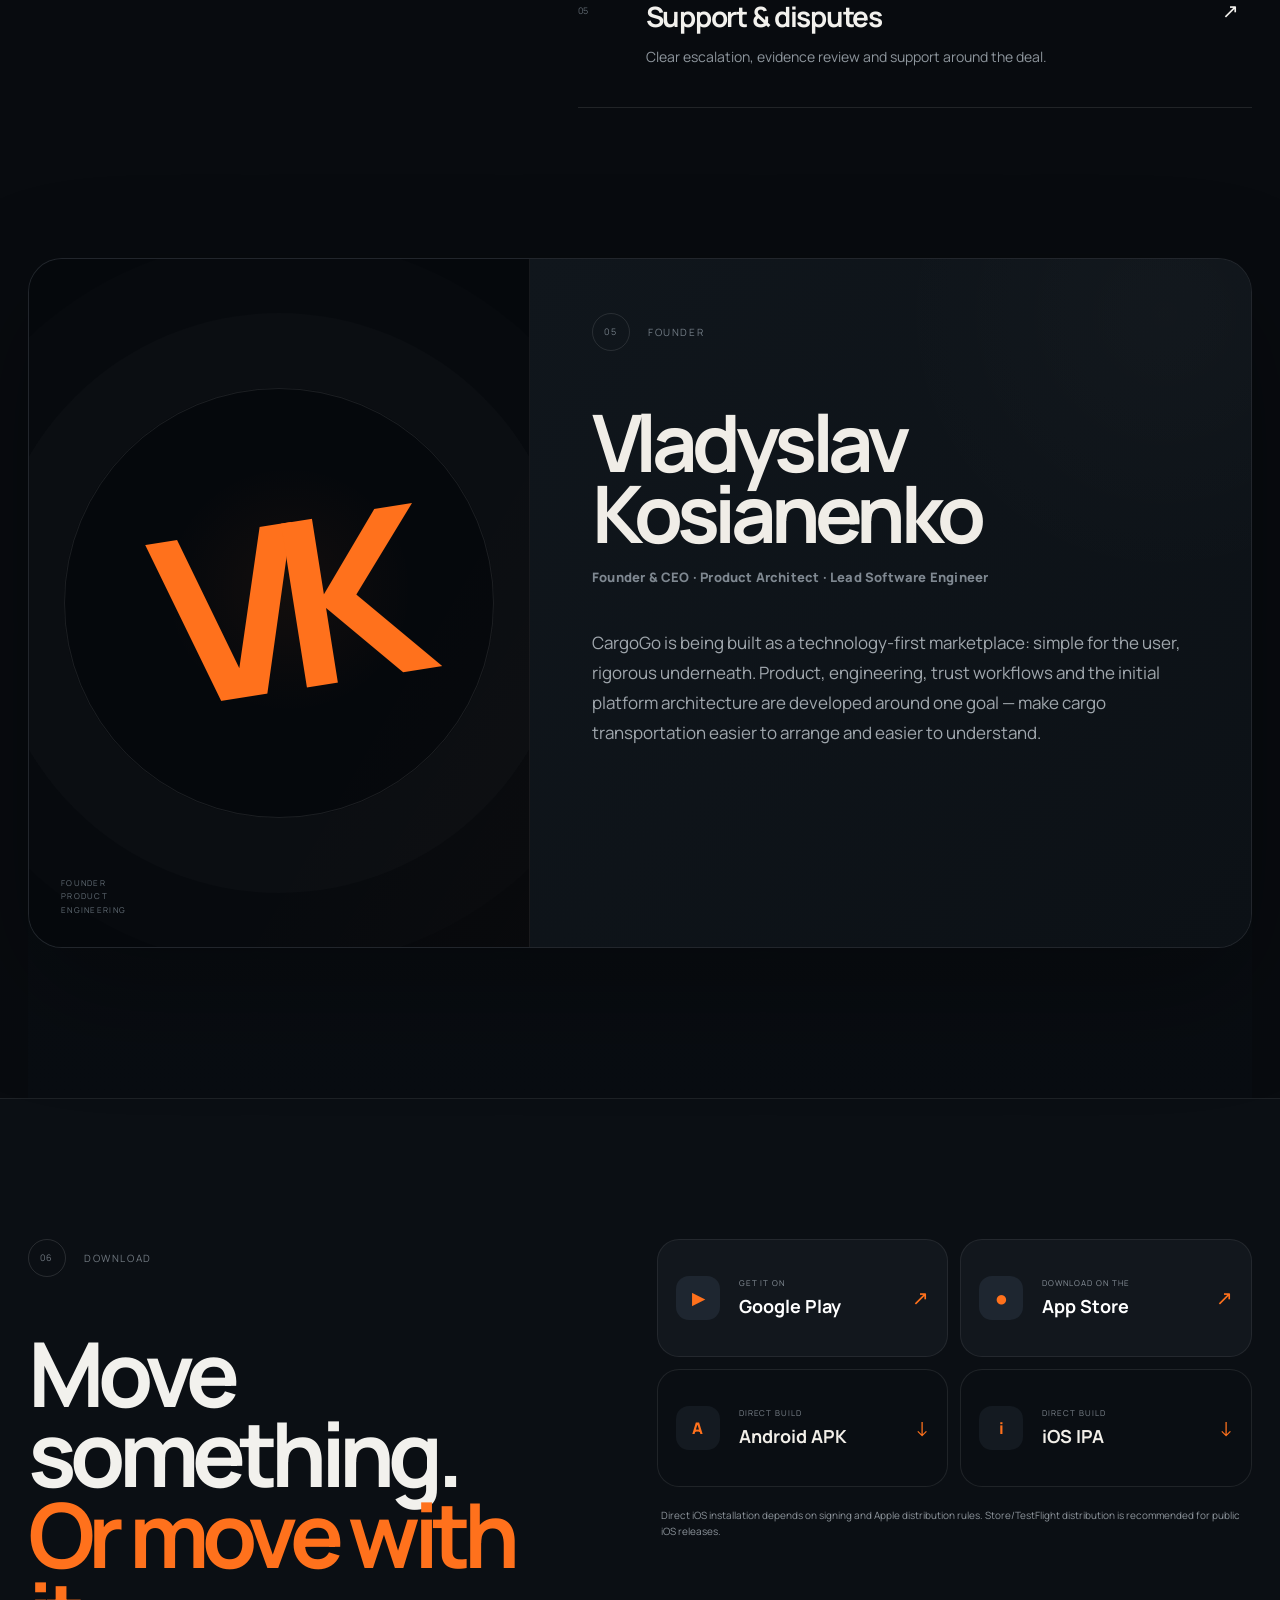
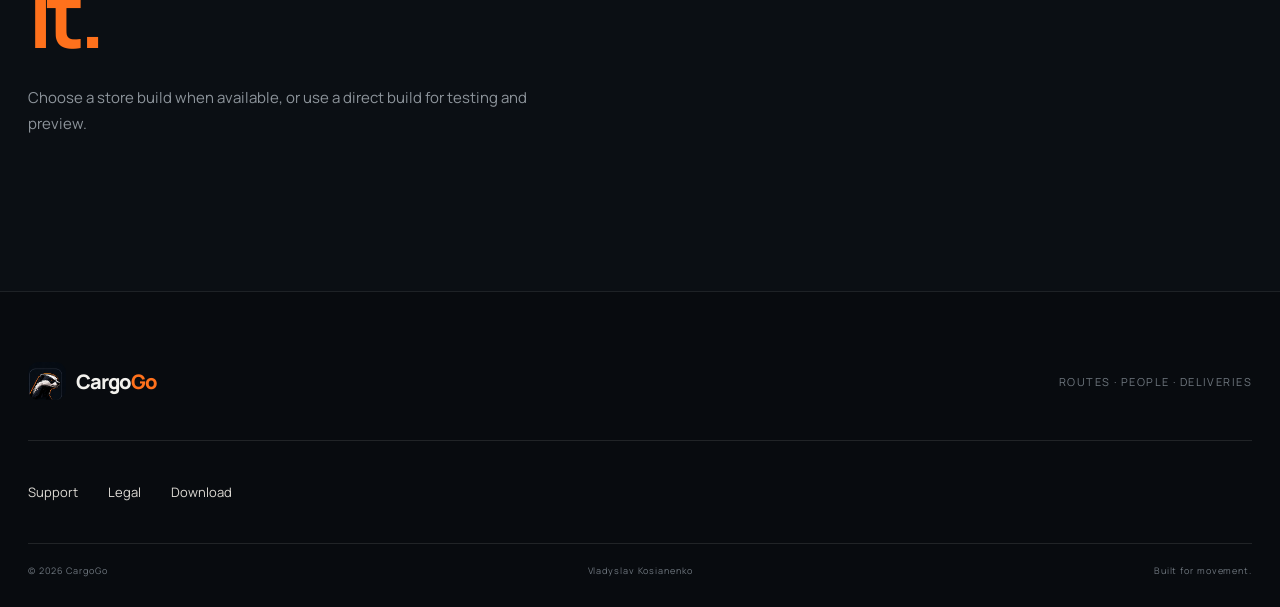
==== commit f06a8e15: "dark_theme stable + apk" ====
--- a/index.html
+++ b/index.html
@@ -75,7 +75,10 @@
         </div>
         <div class="hero-stage reveal delay-1">
           <div class="stage-ring ring-a"></div><div class="stage-ring ring-b"></div>
-          <div class="phone phone-main tilt-card"><img src="assets/app-screen-1.png" alt="CargoGo route screen" /></div>
+          <div class="real-phone-stack" aria-label="Real CargoGo application screenshots">
+            <div class="phone phone-main tilt-card"><img src="assets/app-real-home.webp" alt="Real CargoGo home screen with active route and cargo" /></div>
+            <div class="phone phone-secondary"><img src="assets/app-real-route.webp" alt="Real CargoGo route screen with map and Route Pulse" /></div>
+          </div>
           <div class="signal-card signal-a"><small>LIVE MATCH</small><strong>842 KM</strong><span>route-aware</span></div>
           <div class="signal-card signal-b"><small>IDENTITY</small><strong>VERIFIED</strong><span>trust layer active</span></div>
           <div class="route-streak" aria-hidden="true"></div>
@@ -102,16 +105,47 @@
       </div>
     </section>
 
+    <section class="route-playground shell" id="routePulse">
+      <div class="route-lab reveal">
+        <div class="route-lab-copy">
+          <p class="route-lab-kicker"><i></i><span data-i18n="route.kicker">LIVE ROUTE / INTERACTIVE</span></p>
+          <h2><span data-i18n="route.title1">A route that</span> <em data-i18n="route.title2">responds.</em></h2>
+          <p data-i18n="route.text">Move across the route or tap the track. CargoGo turns distance, timing and matching into one live flow.</p>
+          <div class="route-stats">
+            <div><small data-i18n="route.distance">DISTANCE</small><strong id="routeDistance">927 km</strong></div>
+            <div><small data-i18n="route.match">MATCH SIGNAL</small><strong id="routeMatch">12%</strong></div>
+            <div><small data-i18n="route.eta">ETA</small><strong id="routeEta">12h 39m</strong></div>
+          </div>
+        </div>
+        <div class="route-canvas" id="routeCanvas" tabindex="0" role="slider" aria-label="Interactive cargo route" aria-valuemin="0" aria-valuemax="100" aria-valuenow="12">
+          <div class="route-grid" aria-hidden="true"></div>
+          <div class="route-city city-a"><b>Lviv</b><span>UA</span></div>
+          <div class="route-city city-b"><b>Vinnytsia</b><span>UA</span></div>
+          <div class="route-city city-c"><b>Kherson</b><span>UA</span></div>
+          <svg class="route-svg" viewBox="0 0 900 420" preserveAspectRatio="none" aria-hidden="true">
+            <path class="route-shadow-path" d="M80 325 C240 250 300 345 430 245 S650 150 820 86"/>
+            <path class="route-base-path" d="M80 325 C240 250 300 345 430 245 S650 150 820 86"/>
+            <path class="route-live-path" id="routeLivePath" d="M80 325 C240 250 300 345 430 245 S650 150 820 86"/>
+          </svg>
+          <div class="route-node node-a"></div><div class="route-node node-b"></div><div class="route-node node-c"></div>
+          <div class="cargo-marker" id="cargoMarker" aria-hidden="true"><img src="assets/brand-icon.png" alt="" /></div>
+          <div class="route-hint" data-i18n="route.hint">DRAG / TAP TO MOVE</div>
+          <button class="route-run magnetic" id="routeRun" type="button"><span data-i18n="route.run">RUN ROUTE</span><i>→</i></button>
+        </div>
+      </div>
+    </section>
+
     <section class="experience" id="experience">
       <div class="shell">
         <div class="experience-head reveal">
           <div class="section-label light"><span>03</span><p data-i18n="experience.label">EXPERIENCE</p></div>
           <h2><span data-i18n="experience.title1">Built to feel</span><br><em data-i18n="experience.title2">fast before it moves.</em></h2>
         </div>
-        <div class="screen-showcase">
-          <figure class="screen-card screen-one reveal"><div class="screen-number">01</div><img src="assets/app-screen-1.png" alt="CargoGo route and matching screen" /><figcaption><strong data-i18n="experience.s1.title">Route intelligence</strong><span data-i18n="experience.s1.text">Current route, matching and live context.</span></figcaption></figure>
-          <figure class="screen-card screen-two reveal delay-1"><div class="screen-number">02</div><img src="assets/app-screen-2.png" alt="CargoGo trip editing screen" /><figcaption><strong data-i18n="experience.s2.title">Trip control</strong><span data-i18n="experience.s2.text">Edit route and timing without losing the flow.</span></figcaption></figure>
-          <figure class="screen-card screen-three reveal delay-2"><div class="screen-number">03</div><img src="assets/app-screen-3.png" alt="CargoGo Badger Run screen" /><figcaption><strong data-i18n="experience.s3.title">Brand with character</strong><span data-i18n="experience.s3.text">A product identity that stays memorable.</span></figcaption></figure>
+        <div class="screen-showcase real-showcase">
+          <figure class="screen-card screen-one reveal"><div class="screen-number">01 / REAL BUILD</div><img src="assets/app-real-route.webp" alt="Real CargoGo route screen with live route and Badger Run" /><figcaption><strong data-i18n="experience.s1.title">Route intelligence</strong><span data-i18n="experience.s1.text">Current route, matching and live context.</span></figcaption></figure>
+          <figure class="screen-card screen-two reveal delay-1"><div class="screen-number">02 / REAL BUILD</div><img src="assets/app-real-trip.webp" alt="Real CargoGo trip details screen" /><figcaption><strong data-i18n="experience.s2.title">Trip control</strong><span data-i18n="experience.s2.text">Edit route and timing without losing the flow.</span></figcaption></figure>
+          <figure class="screen-card screen-three reveal"><div class="screen-number">03 / REAL BUILD</div><img src="assets/app-real-themes.webp" alt="Real CargoGo profile theme selector" /><figcaption><strong data-i18n="experience.s3.title">Three visual modes</strong><span data-i18n="experience.s3.text">Classic, Clean and Badger themes inside the real app.</span></figcaption></figure>
+          <figure class="screen-card screen-four reveal delay-1"><div class="screen-number">04 / REAL BUILD</div><img src="assets/app-real-create.webp" alt="Real CargoGo cargo creation form" /><figcaption><strong data-i18n="experience.s4.title">Cargo creation</strong><span data-i18n="experience.s4.text">A focused form for price, cargo details and route.</span></figcaption></figure>
         </div>
       </div>
     </section>
@@ -138,7 +172,6 @@
           <h2>Vladyslav<br>Kosianenko</h2>
           <p class="role">Founder & CEO · Product Architect · Lead Software Engineer</p>
           <p class="founder-bio" data-i18n="about.bio">CargoGo is being built as a technology-first marketplace: simple for the user, rigorous underneath. Product, engineering, trust workflows and the initial platform architecture are developed around one goal — make cargo transportation easier to arrange and easier to understand.</p>
-          <button class="inline-button magnetic" data-open-drawer="support"><span data-i18n="about.contact">Contact / Support</span><i>↗</i></button>
         </div>
       </div>
     </section>
@@ -170,6 +203,7 @@
   <div class="drawer-backdrop" id="drawerBackdrop"></div>
   <aside class="drawer" id="drawer" aria-hidden="true" aria-label="Support and legal">
     <div class="drawer-top"><span>CG / INFO</span><button id="drawerClose" aria-label="Close menu">×</button></div>
+    <div class="drawer-languages" aria-label="Language"><button data-lang="en">EN</button><button data-lang="uk">UA</button><button data-lang="ru">RU</button></div>
     <div class="drawer-tabs"><button class="active" data-drawer-tab="support" data-i18n="drawer.supportTab">Support</button><button data-drawer-tab="legal" data-i18n="drawer.legalTab">Legal</button></div>
     <div class="drawer-panel active" data-drawer-panel="support">
       <p class="drawer-kicker">CARGOGO SUPPORT</p><h3 data-i18n="drawer.supportTitle">Need a hand?</h3><p data-i18n="drawer.supportText">For account, verification, deal or technical questions, contact CargoGo support.</p>
--- a/styles.css
+++ b/styles.css
@@ -222,3 +222,108 @@
   html[data-theme="dark"] .ticker b{font-size:24px}
   html[data-theme="dark"] .founder-panel{border-radius:26px}
 }
+
+/* ===== v5 real product + interactive route ===== */
+.real-phone-stack{position:relative;width:560px;height:700px;display:grid;place-items:center;z-index:3}
+.real-phone-stack .phone{position:absolute}
+.real-phone-stack .phone-main{width:300px;left:88px;top:18px;z-index:4;transform:rotate(-4deg)}
+.real-phone-stack .phone-secondary{width:236px;right:18px;bottom:22px;z-index:3;transform:rotate(7deg);opacity:.94;filter:saturate(.96);box-shadow:0 46px 95px rgba(0,0,0,.58),0 0 0 1px rgba(255,255,255,.11)}
+.real-phone-stack .phone img{aspect-ratio:921/2048;object-fit:cover}
+html[data-theme="dark"] .real-phone-stack::before{content:"";position:absolute;width:470px;height:470px;border-radius:50%;background:radial-gradient(circle,rgba(255,113,28,.075),transparent 68%);filter:blur(4px);z-index:0}
+
+.route-playground{padding:20px 0 130px}
+.route-lab{position:relative;display:grid;grid-template-columns:.72fr 1.28fr;gap:56px;align-items:stretch;border:1px solid var(--line);border-radius:34px;padding:34px;background:linear-gradient(135deg,rgba(255,255,255,.02),rgba(255,255,255,.004));overflow:hidden;isolation:isolate}
+.route-lab::before{content:"";position:absolute;inset:-1px;pointer-events:none;background:radial-gradient(circle at 68% 45%,rgba(255,113,28,.055),transparent 34%);z-index:-1}
+.route-lab-copy{padding:28px 10px 28px 20px;display:flex;flex-direction:column;justify-content:center}
+.route-lab-kicker{display:flex;align-items:center;gap:11px;font-size:9px;letter-spacing:.16em;color:#7d858d;margin:0 0 28px}
+.route-lab-kicker i{width:7px;height:7px;border-radius:50%;background:var(--orange);box-shadow:0 0 0 7px rgba(255,113,28,.08)}
+.route-lab h2{font-size:clamp(46px,5vw,78px);letter-spacing:-.065em;line-height:.92;margin:0 0 28px}
+.route-lab h2 em{font-style:normal;color:var(--orange)}
+.route-lab-copy>p:not(.route-lab-kicker){font-size:14px;line-height:1.7;color:#8e969d;max-width:520px}
+.route-stats{margin-top:48px;display:grid;grid-template-columns:repeat(3,1fr);border-top:1px solid var(--line);padding-top:22px;gap:18px}
+.route-stats small{display:block;font-size:8px;letter-spacing:.14em;color:#68717a;margin-bottom:8px}
+.route-stats strong{font-size:18px;font-weight:700;font-variant-numeric:tabular-nums}
+.route-canvas{position:relative;min-height:430px;border-radius:26px;border:1px solid rgba(255,255,255,.08);background:linear-gradient(180deg,#0a0f14,#080c11);overflow:hidden;touch-action:none;cursor:crosshair;outline:none;box-shadow:inset 0 1px 0 rgba(255,255,255,.025)}
+.route-canvas:focus-visible{box-shadow:0 0 0 2px var(--orange),inset 0 1px 0 rgba(255,255,255,.025)}
+.route-grid{position:absolute;inset:0;background-image:linear-gradient(rgba(255,255,255,.025) 1px,transparent 1px),linear-gradient(90deg,rgba(255,255,255,.025) 1px,transparent 1px);background-size:44px 44px;mask-image:linear-gradient(to bottom,rgba(0,0,0,.7),transparent 95%)}
+.route-svg{position:absolute;inset:0;width:100%;height:100%;overflow:visible}
+.route-shadow-path,.route-base-path,.route-live-path{fill:none;vector-effect:non-scaling-stroke;stroke-linecap:round}
+.route-shadow-path{stroke:rgba(255,113,28,.14);stroke-width:14;filter:blur(12px)}
+.route-base-path{stroke:#222b34;stroke-width:4}
+.route-live-path{stroke:var(--orange);stroke-width:5;filter:drop-shadow(0 0 9px rgba(255,113,28,.35));transition:stroke-dashoffset .08s linear}
+.route-node{position:absolute;width:12px;height:12px;border-radius:50%;background:#0b1016;border:3px solid #737e88;transform:translate(-50%,-50%);z-index:3}
+.node-a{left:8.9%;top:77.4%;border-color:var(--orange)}.node-b{left:48%;top:58.5%}.node-c{left:91.2%;top:20.5%;border-color:#e9e6df}
+.route-city{position:absolute;z-index:4;display:flex;flex-direction:column;gap:2px;pointer-events:none}
+.route-city b{font-size:12px}.route-city span{font-size:8px;color:#66717a;letter-spacing:.12em}.city-a{left:5%;bottom:10%}.city-b{left:45%;top:47%}.city-c{right:4%;top:11%;text-align:right}
+.cargo-marker{position:absolute;z-index:8;width:48px;height:48px;border-radius:15px;background:#0a0e13;border:1px solid var(--orange);box-shadow:0 10px 35px rgba(0,0,0,.45),0 0 0 6px rgba(255,113,28,.07);display:grid;place-items:center;transform:translate(-50%,-50%);pointer-events:none;transition:left .06s linear,top .06s linear}
+.cargo-marker img{width:31px;height:31px;border-radius:8px;object-fit:cover}
+.route-hint{position:absolute;left:24px;bottom:20px;font-size:8px;letter-spacing:.14em;color:#5f6972}
+.route-run{position:absolute;right:18px;bottom:16px;height:48px;border:1px solid rgba(255,255,255,.11);border-radius:999px;background:#111820;color:#f3f0e9;padding:0 9px 0 18px;display:flex;align-items:center;gap:18px;font-size:9px;font-weight:800;letter-spacing:.12em;cursor:pointer}
+.route-run i{font-style:normal;width:32px;height:32px;border-radius:50%;background:var(--orange);color:#0a0e13;display:grid;place-items:center}
+.route-run:hover{border-color:rgba(255,113,28,.5)}
+
+.real-showcase{grid-template-columns:repeat(4,minmax(0,1fr));gap:18px;align-items:start}
+.real-showcase .screen-card{min-height:0;padding:20px 20px 22px;border-radius:24px}
+.real-showcase .screen-card:nth-child(n){margin-top:0}
+.real-showcase .screen-card:nth-child(2),.real-showcase .screen-card:nth-child(4){transform:translateY(58px)}
+.real-showcase .screen-card:nth-child(2):hover,.real-showcase .screen-card:nth-child(4):hover{transform:translateY(46px)}
+.real-showcase .screen-card img{width:100%;margin:20px auto 20px;border-radius:22px;aspect-ratio:921/2048;object-fit:cover;box-shadow:0 30px 75px rgba(0,0,0,.42)}
+.real-showcase .screen-card figcaption{min-height:110px}
+.real-showcase .screen-number{font-size:8px;letter-spacing:.15em;color:#67717b}
+.real-showcase .screen-card figcaption strong{font-size:15px}
+.real-showcase .screen-card figcaption span{font-size:11px}
+
+html[data-theme="light"] .route-lab{background:#ebe9e3;border-color:rgba(11,16,22,.12)}
+html[data-theme="light"] .route-lab-copy>p:not(.route-lab-kicker){color:#687078}
+html[data-theme="light"] .route-canvas{background:linear-gradient(180deg,#151b22,#0e141a);border-color:rgba(0,0,0,.08)}
+html[data-theme="light"] .route-stats{border-color:rgba(11,16,22,.12)}
+
+@media(max-width:1400px){
+  .real-showcase{grid-template-columns:repeat(2,minmax(0,1fr));gap:22px}
+  .real-showcase .screen-card:nth-child(n){transform:none}
+  .real-showcase .screen-card:nth-child(n):hover{transform:translateY(-10px)}
+  .real-showcase .screen-card img{width:min(88%,360px)}
+}
+@media(max-width:1100px){
+  .real-phone-stack{width:520px}
+  .route-lab{grid-template-columns:1fr;gap:22px;padding:28px}
+  .route-lab-copy{padding:18px 8px}
+  .route-canvas{min-height:390px}
+}
+@media(max-width:700px){
+  .hero-stage{height:590px;overflow:visible}
+  .real-phone-stack{width:100%;height:560px}
+  .real-phone-stack .phone-main{width:232px;left:50%;top:18px;transform:translateX(-62%) rotate(-4deg)}
+  .real-phone-stack .phone-secondary{width:176px;right:2%;bottom:14px;transform:rotate(6deg)}
+  .signal-card{display:none}
+  .route-playground{padding:0 0 82px}
+  .route-lab{border-radius:24px;padding:18px;gap:14px}
+  .route-lab-copy{padding:14px 4px 8px}
+  .route-lab h2{font-size:48px}
+  .route-lab-copy>p:not(.route-lab-kicker){font-size:13px}
+  .route-stats{margin-top:30px;gap:8px}
+  .route-stats strong{font-size:14px}
+  .route-stats small{font-size:7px}
+  .route-canvas{min-height:310px;border-radius:20px}
+  .route-city b{font-size:10px}.route-city span{font-size:7px}
+  .cargo-marker{width:42px;height:42px;border-radius:13px}.cargo-marker img{width:27px;height:27px}
+  .route-hint{left:15px;bottom:17px;font-size:7px;max-width:110px}
+  .route-run{right:12px;bottom:10px;height:42px;padding-left:14px;gap:10px}.route-run i{width:28px;height:28px}
+  .screen-showcase.real-showcase{display:flex;overflow-x:auto;gap:14px;margin-left:-14px;margin-right:-14px;padding:0 14px 26px;scroll-snap-type:x mandatory;overscroll-behavior-inline:contain;scrollbar-width:none}
+  .screen-showcase.real-showcase::-webkit-scrollbar{display:none}
+  .real-showcase .screen-card{flex:0 0 min(82vw,340px);scroll-snap-align:center;padding:16px}
+  .real-showcase .screen-card img{width:100%;max-width:none;margin:16px 0;border-radius:18px}
+  .real-showcase .screen-card figcaption{min-height:96px}
+  .experience{overflow:hidden}
+}
+@media(max-width:390px){
+  .real-phone-stack .phone-main{width:220px;transform:translateX(-60%) rotate(-4deg)}
+  .real-phone-stack .phone-secondary{width:158px;right:-2%}
+  .route-lab h2{font-size:43px}
+  .route-canvas{min-height:286px}
+  .route-run span{display:none}.route-run{padding-left:8px}
+}
+.drawer-languages{display:none;gap:8px;margin-top:24px}.drawer-languages button{height:36px;min-width:48px;padding:0 12px;border:1px solid var(--line);border-radius:999px;background:transparent;color:inherit;font-size:10px;font-weight:800;letter-spacing:.08em;cursor:pointer}.drawer-languages button.active{background:var(--orange);border-color:var(--orange);color:#0a0e13}
+html[data-theme="dark"] .drawer-languages button{border-color:rgba(255,255,255,.1);color:#8c949b}
+html[data-theme="dark"] .drawer-languages button.active{color:#0a0e13}
+@media(max-width:700px){.drawer-languages{display:flex}}
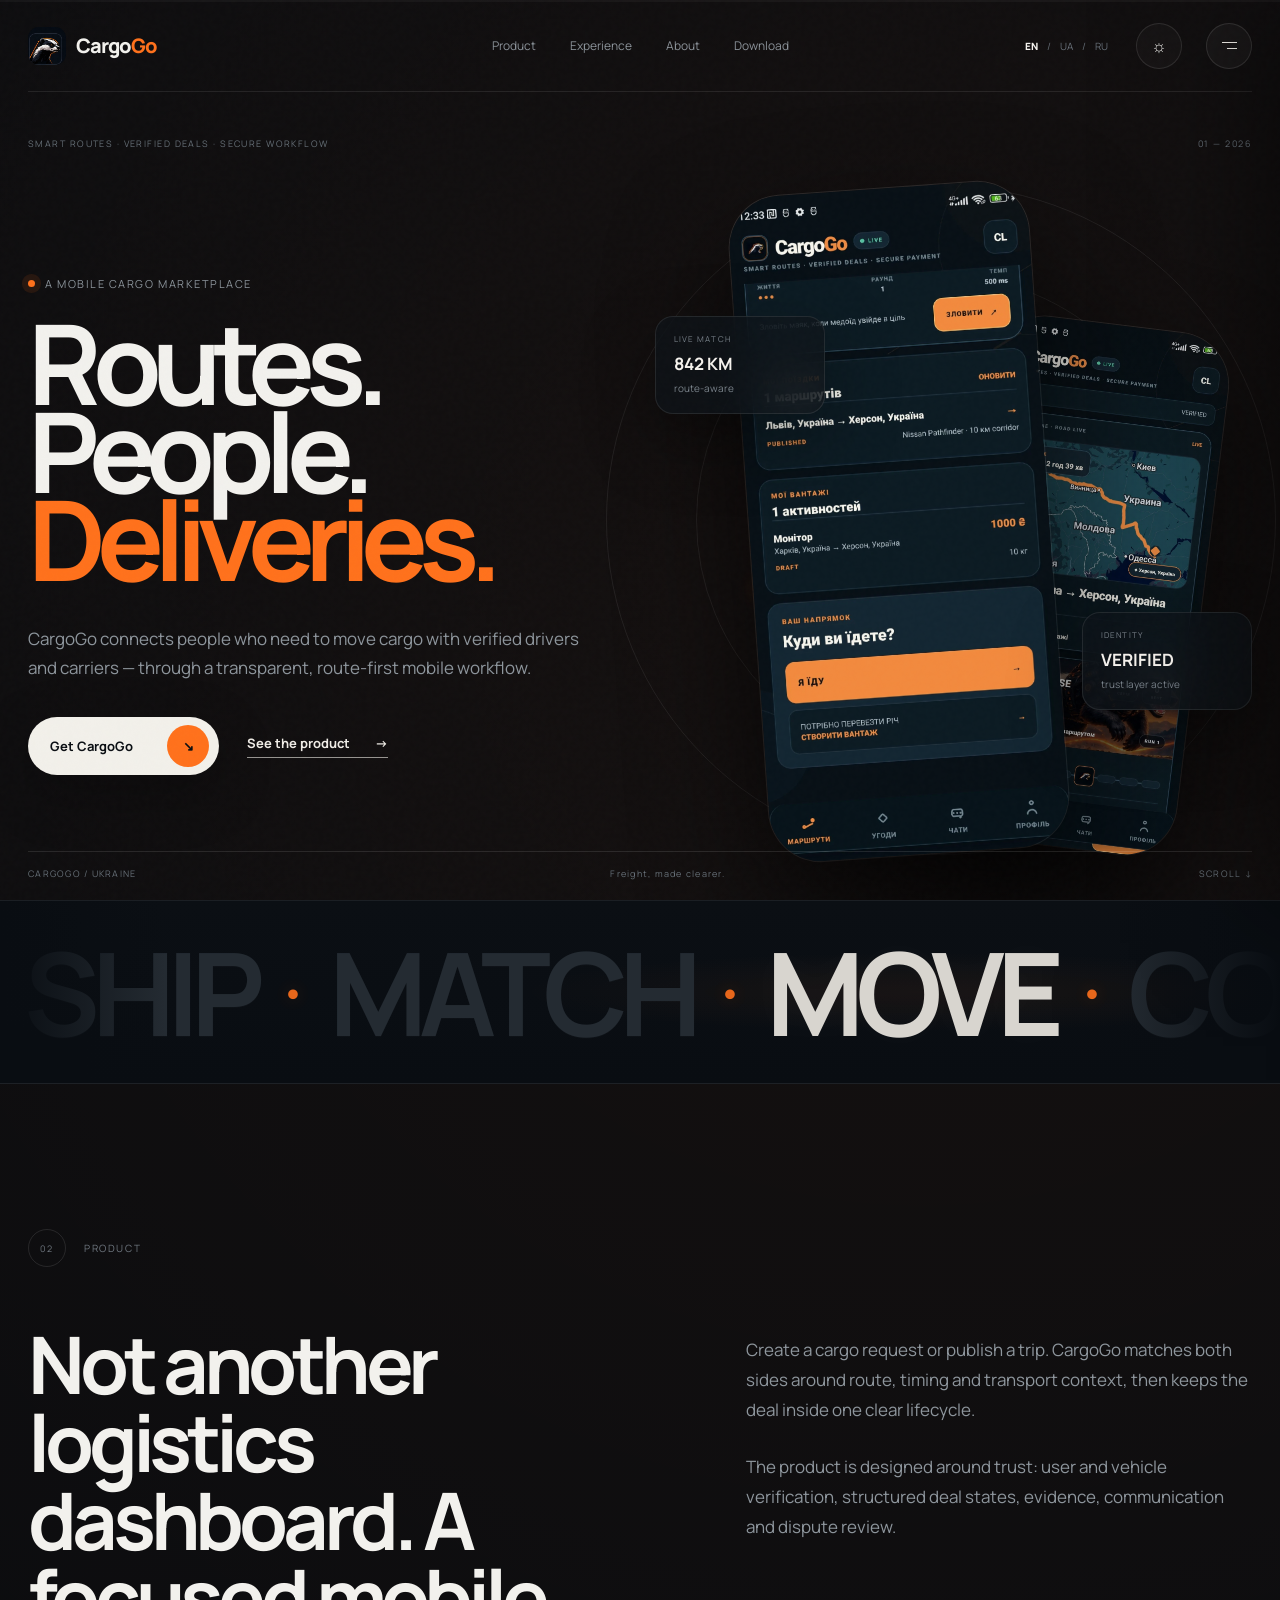
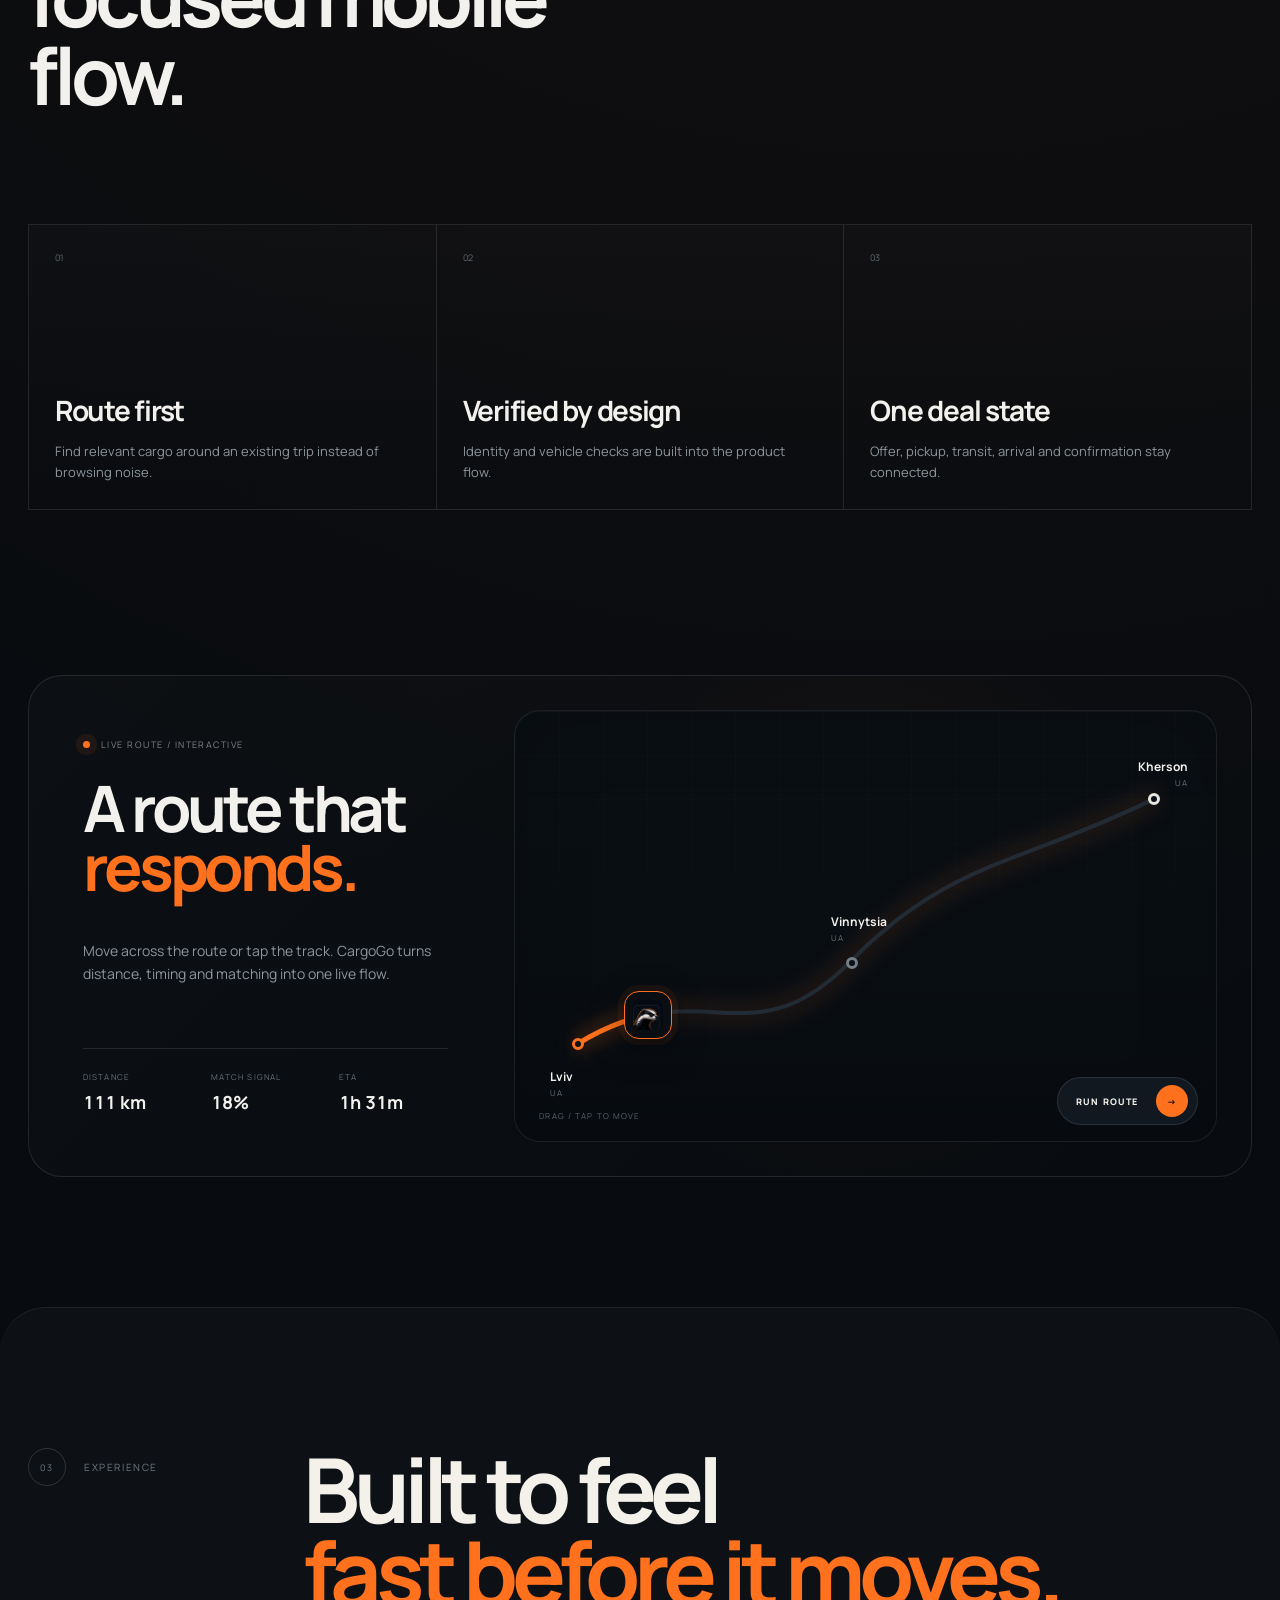
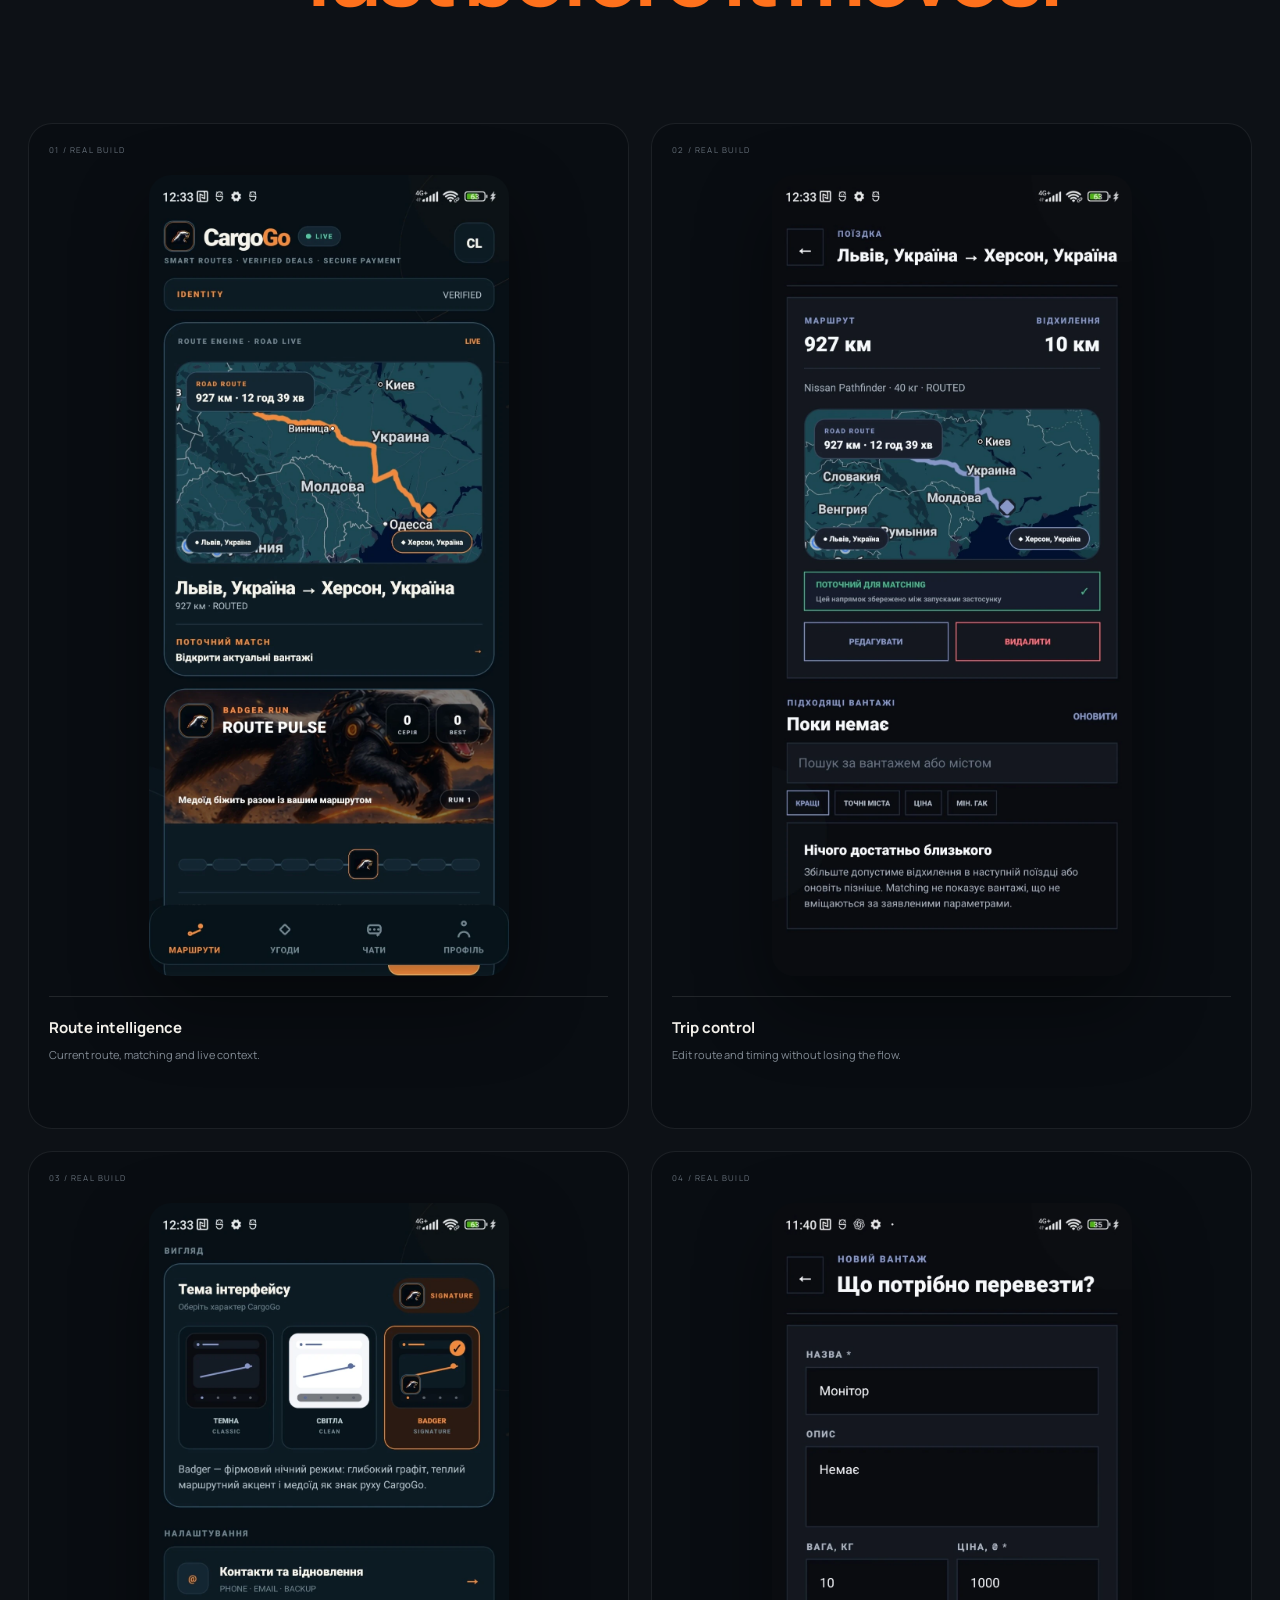
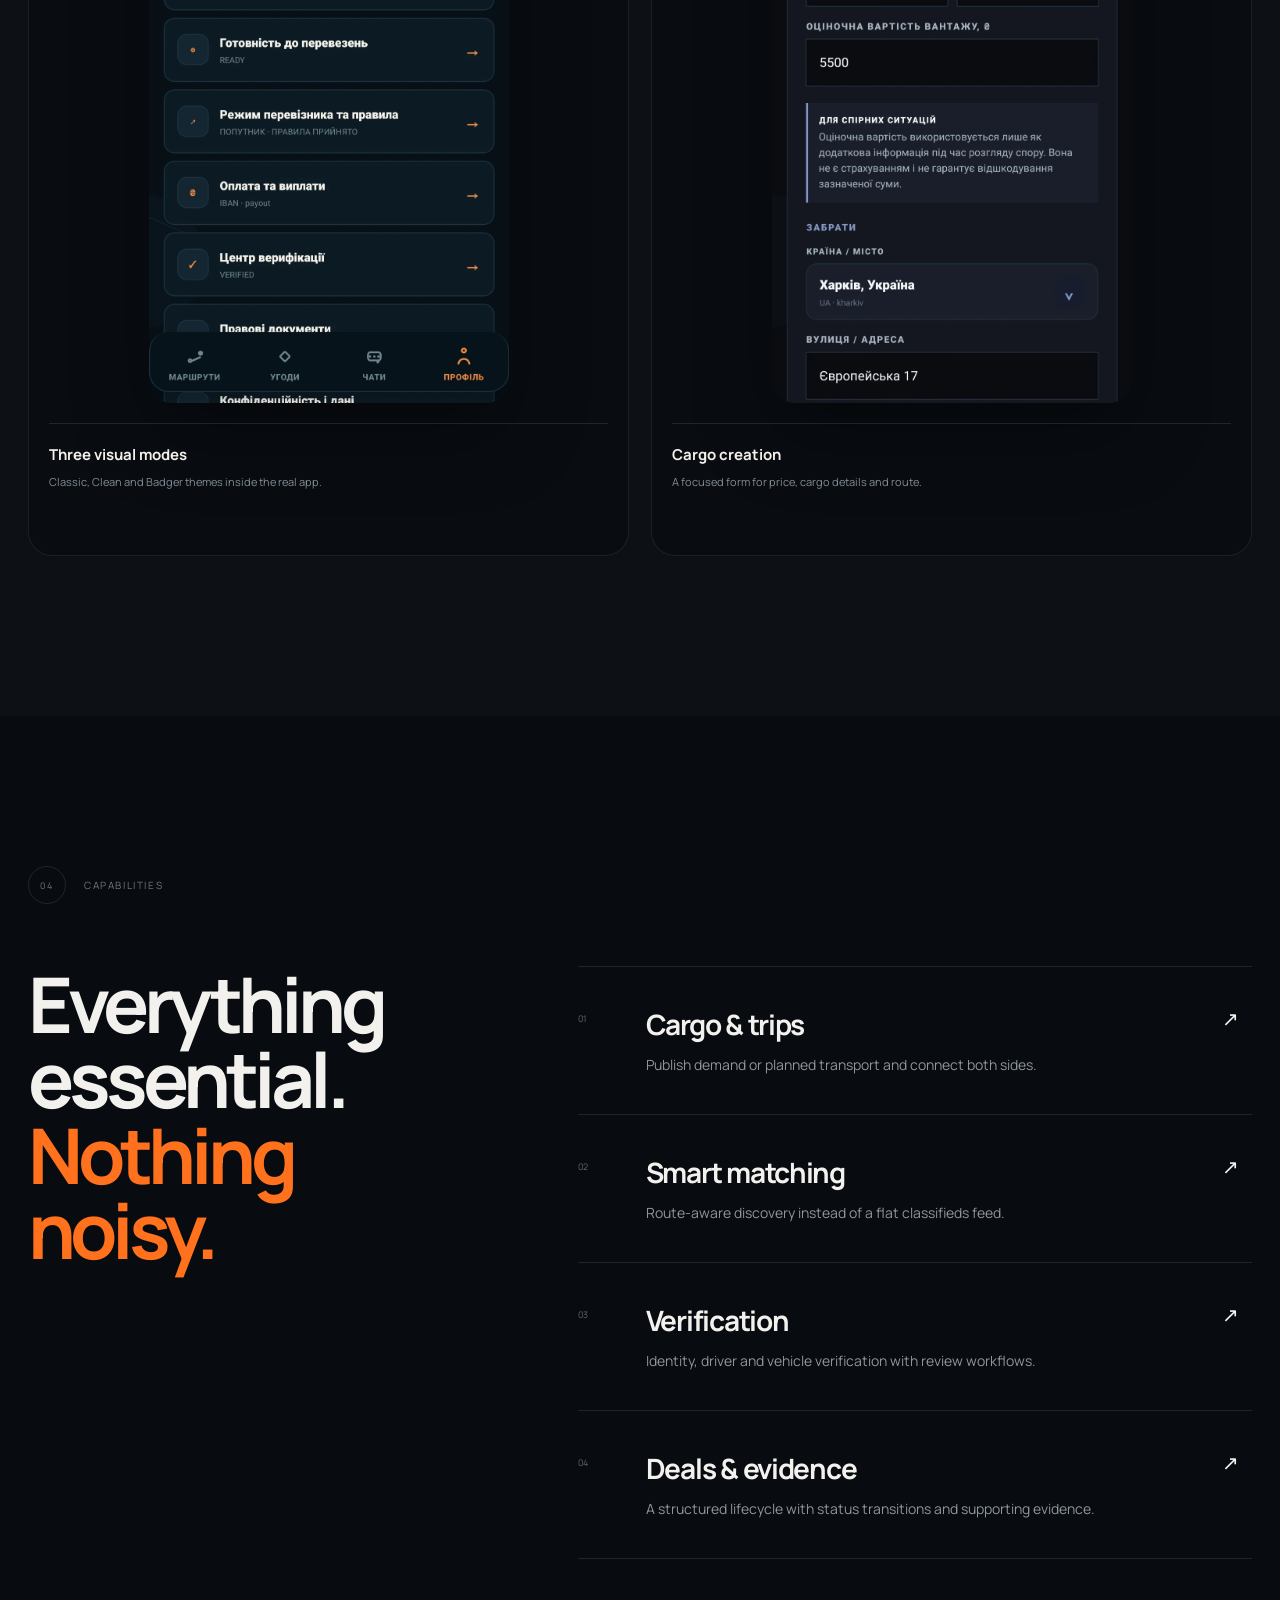
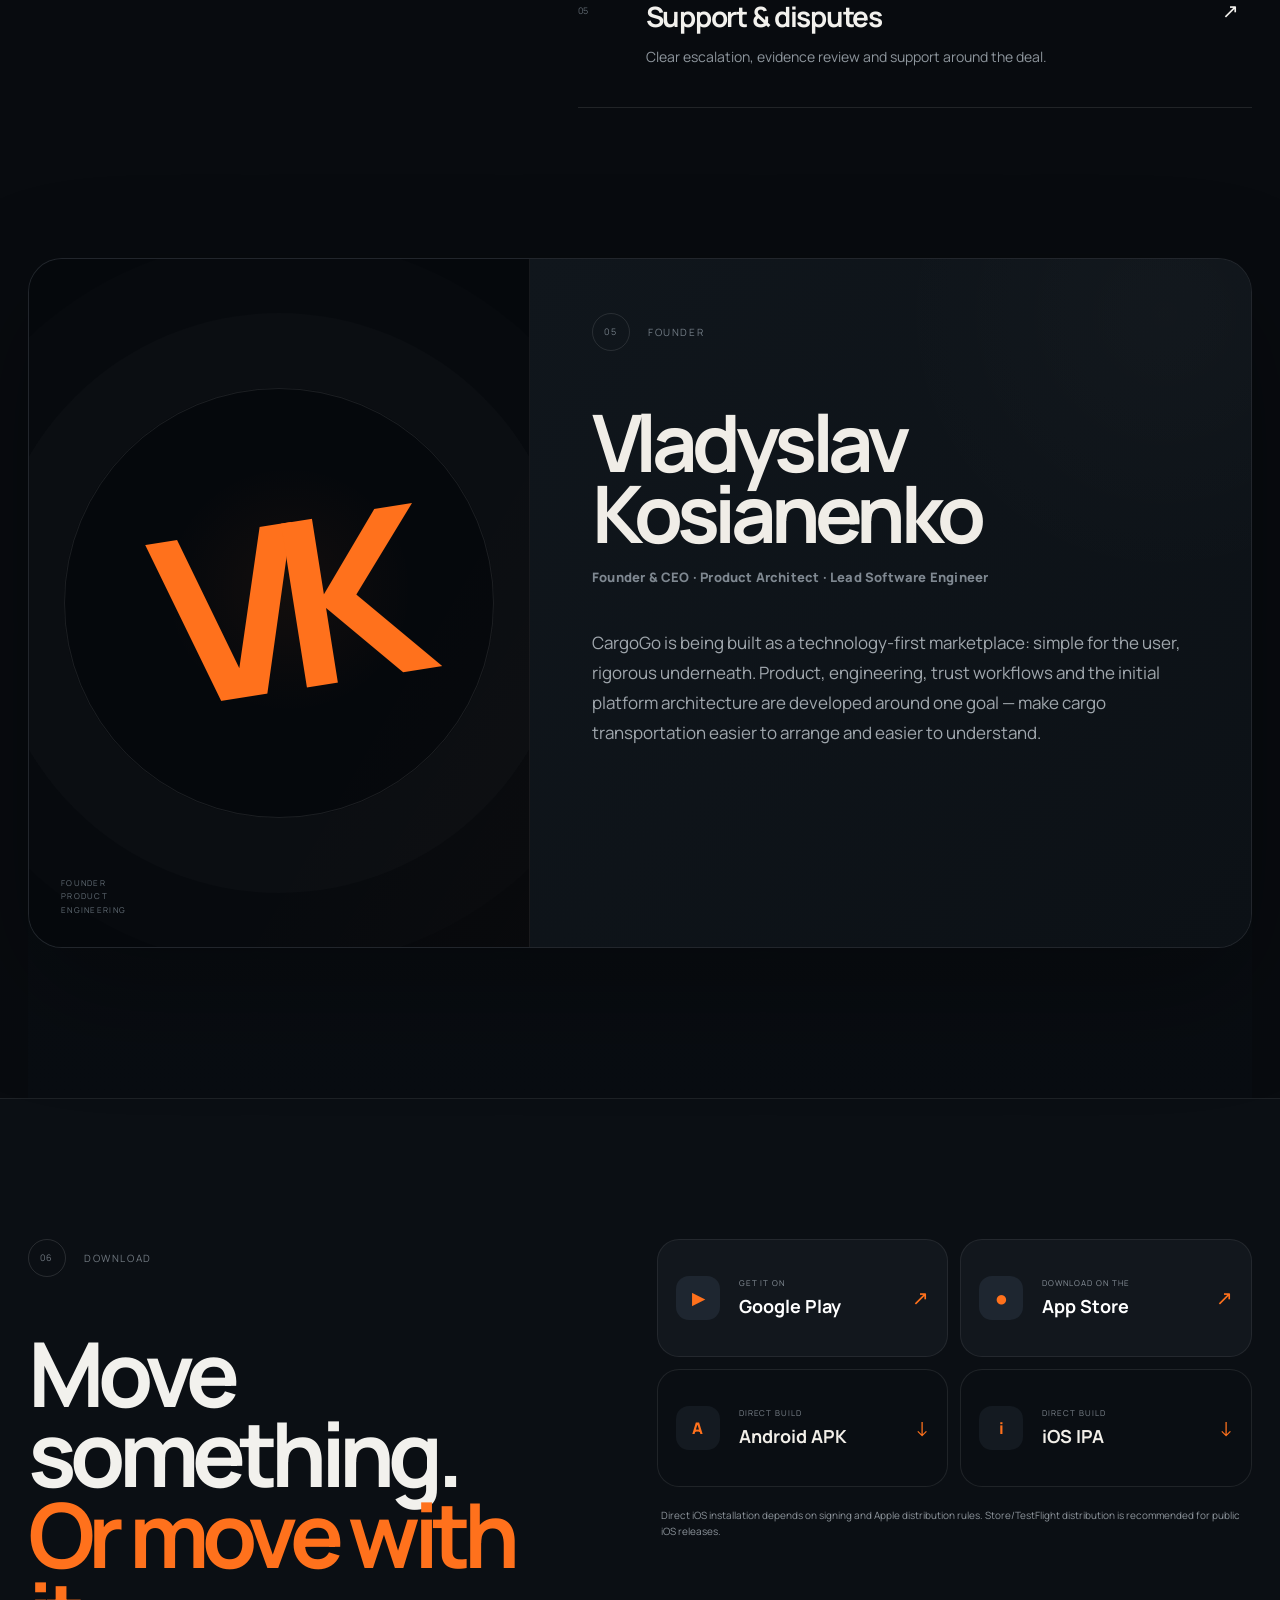
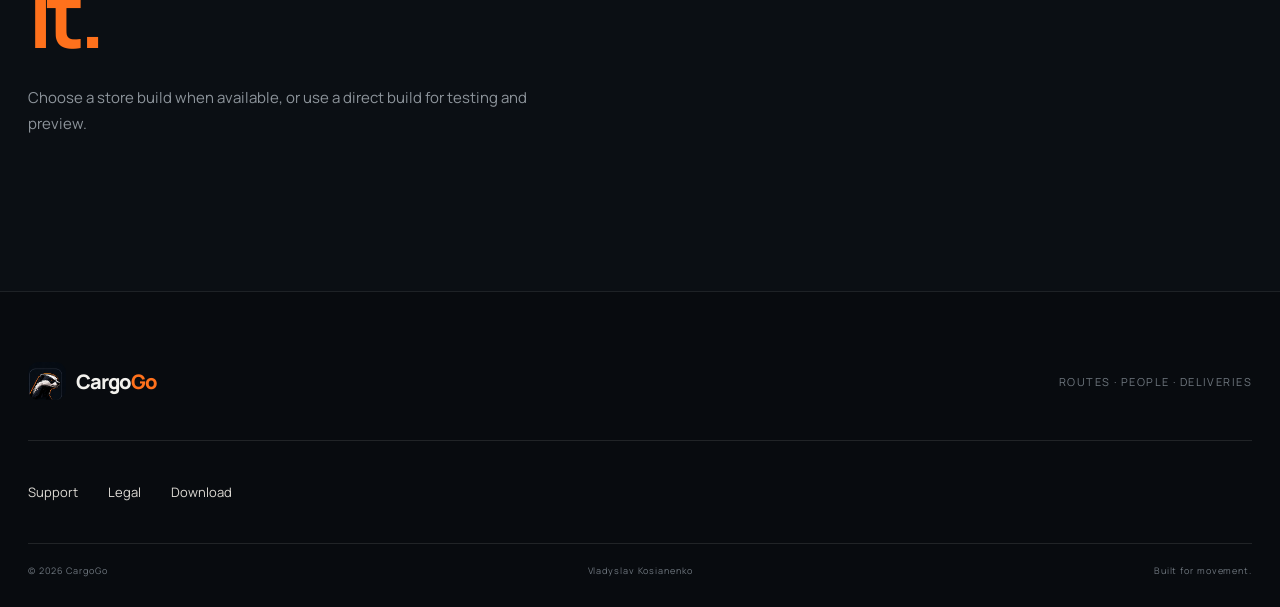
==== commit 68f2af42: "rubn route intaractive fix" ====
--- a/index.html
+++ b/index.html
@@ -117,7 +117,7 @@
             <div><small data-i18n="route.eta">ETA</small><strong id="routeEta">12h 39m</strong></div>
           </div>
         </div>
-        <div class="route-canvas" id="routeCanvas" tabindex="0" role="slider" aria-label="Interactive cargo route" aria-valuemin="0" aria-valuemax="100" aria-valuenow="12">
+        <div class="route-canvas" id="routeCanvas" data-interactive="true" tabindex="0" role="slider" aria-label="Interactive cargo route" aria-valuemin="0" aria-valuemax="100" aria-valuenow="12">
           <div class="route-grid" aria-hidden="true"></div>
           <div class="route-city city-a"><b>Lviv</b><span>UA</span></div>
           <div class="route-city city-b"><b>Vinnytsia</b><span>UA</span></div>
@@ -130,7 +130,7 @@
           <div class="route-node node-a"></div><div class="route-node node-b"></div><div class="route-node node-c"></div>
           <div class="cargo-marker" id="cargoMarker" aria-hidden="true"><img src="assets/brand-icon.png" alt="" /></div>
           <div class="route-hint" data-i18n="route.hint">DRAG / TAP TO MOVE</div>
-          <button class="route-run magnetic" id="routeRun" type="button"><span data-i18n="route.run">RUN ROUTE</span><i>→</i></button>
+          <button class="route-run" id="routeRun" type="button"><span data-i18n="route.run">RUN ROUTE</span><i>→</i></button>
         </div>
       </div>
     </section>
--- a/styles.css
+++ b/styles.css
@@ -327,3 +327,58 @@
 html[data-theme="dark"] .drawer-languages button{border-color:rgba(255,255,255,.1);color:#8c949b}
 html[data-theme="dark"] .drawer-languages button.active{color:#0a0e13}
 @media(max-width:700px){.drawer-languages{display:flex}}
+
+#routeCanvas{cursor:grab;touch-action:none;}
+#routeCanvas:active{cursor:grabbing;}
+#routeRun{position:relative;z-index:20;cursor:pointer;}
+#routeRun.is-playing{pointer-events:none;opacity:.75;}
+
+/* ===== v5.2 route interaction repair ===== */
+.route-lab,
+.route-canvas,
+.route-canvas * {
+  -webkit-user-select: none;
+  user-select: none;
+  -webkit-touch-callout: none;
+}
+.route-canvas {
+  cursor: default;
+  touch-action: pan-y;
+  overscroll-behavior: contain;
+}
+.route-canvas.is-dragging { cursor: grabbing; }
+.route-canvas::after {
+  content:"";
+  position:absolute;
+  inset:0;
+  pointer-events:none;
+  border-radius:inherit;
+  box-shadow:inset 0 0 80px rgba(0,0,0,.18);
+}
+.route-svg,
+.route-grid,
+.route-node,
+.route-city,
+.cargo-marker,
+.route-hint { pointer-events:none; }
+.route-run {
+  position:absolute !important;
+  z-index:30 !important;
+  right:18px;
+  bottom:16px;
+  left:auto;
+  top:auto;
+  transform:none !important;
+  touch-action:manipulation;
+  user-select:none;
+  -webkit-user-select:none;
+}
+.route-run:active { transform:scale(.975) !important; }
+.route-run.is-playing { pointer-events:auto; opacity:.72; cursor:wait; }
+@media (pointer:fine) {
+  .route-canvas[data-interactive="true"] { cursor:grab; }
+  .route-canvas[data-interactive="true"].is-dragging { cursor:grabbing; }
+}
+@media(max-width:700px){
+  .route-run{right:12px;bottom:10px}
+}
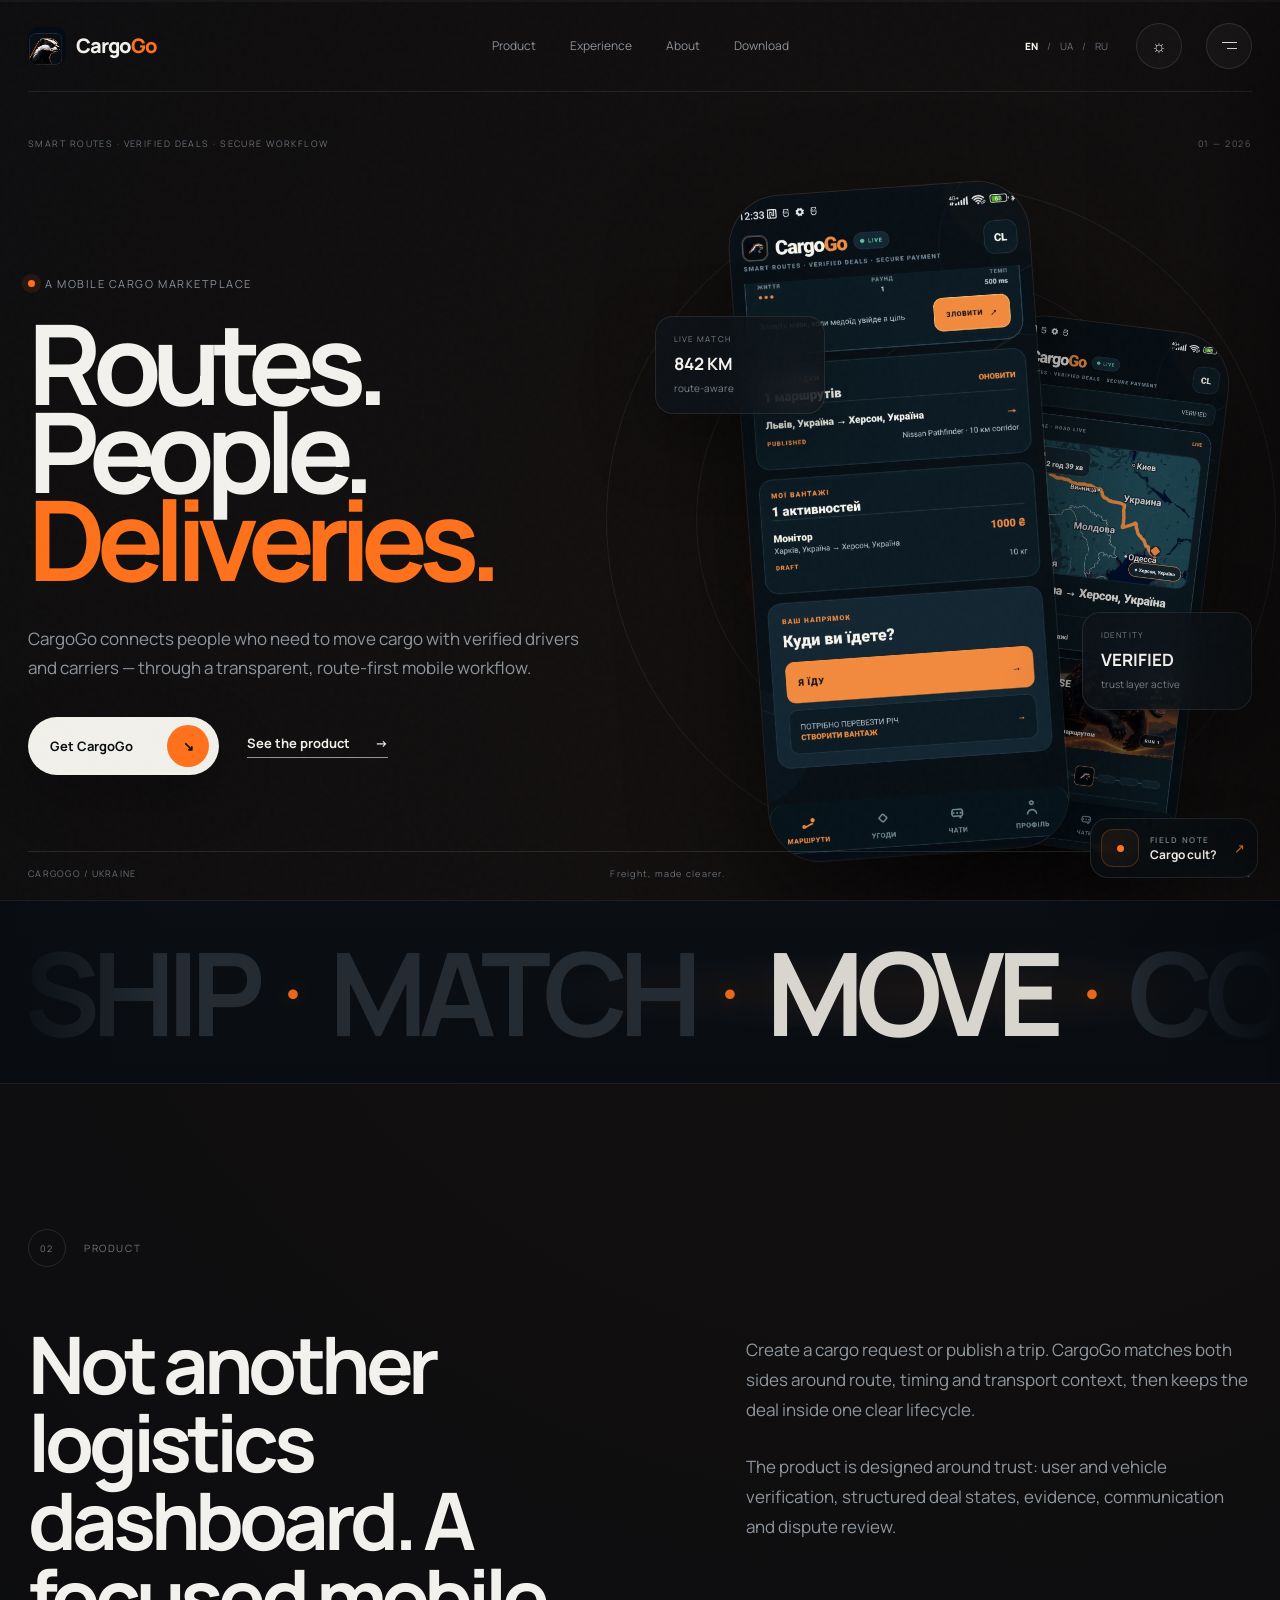
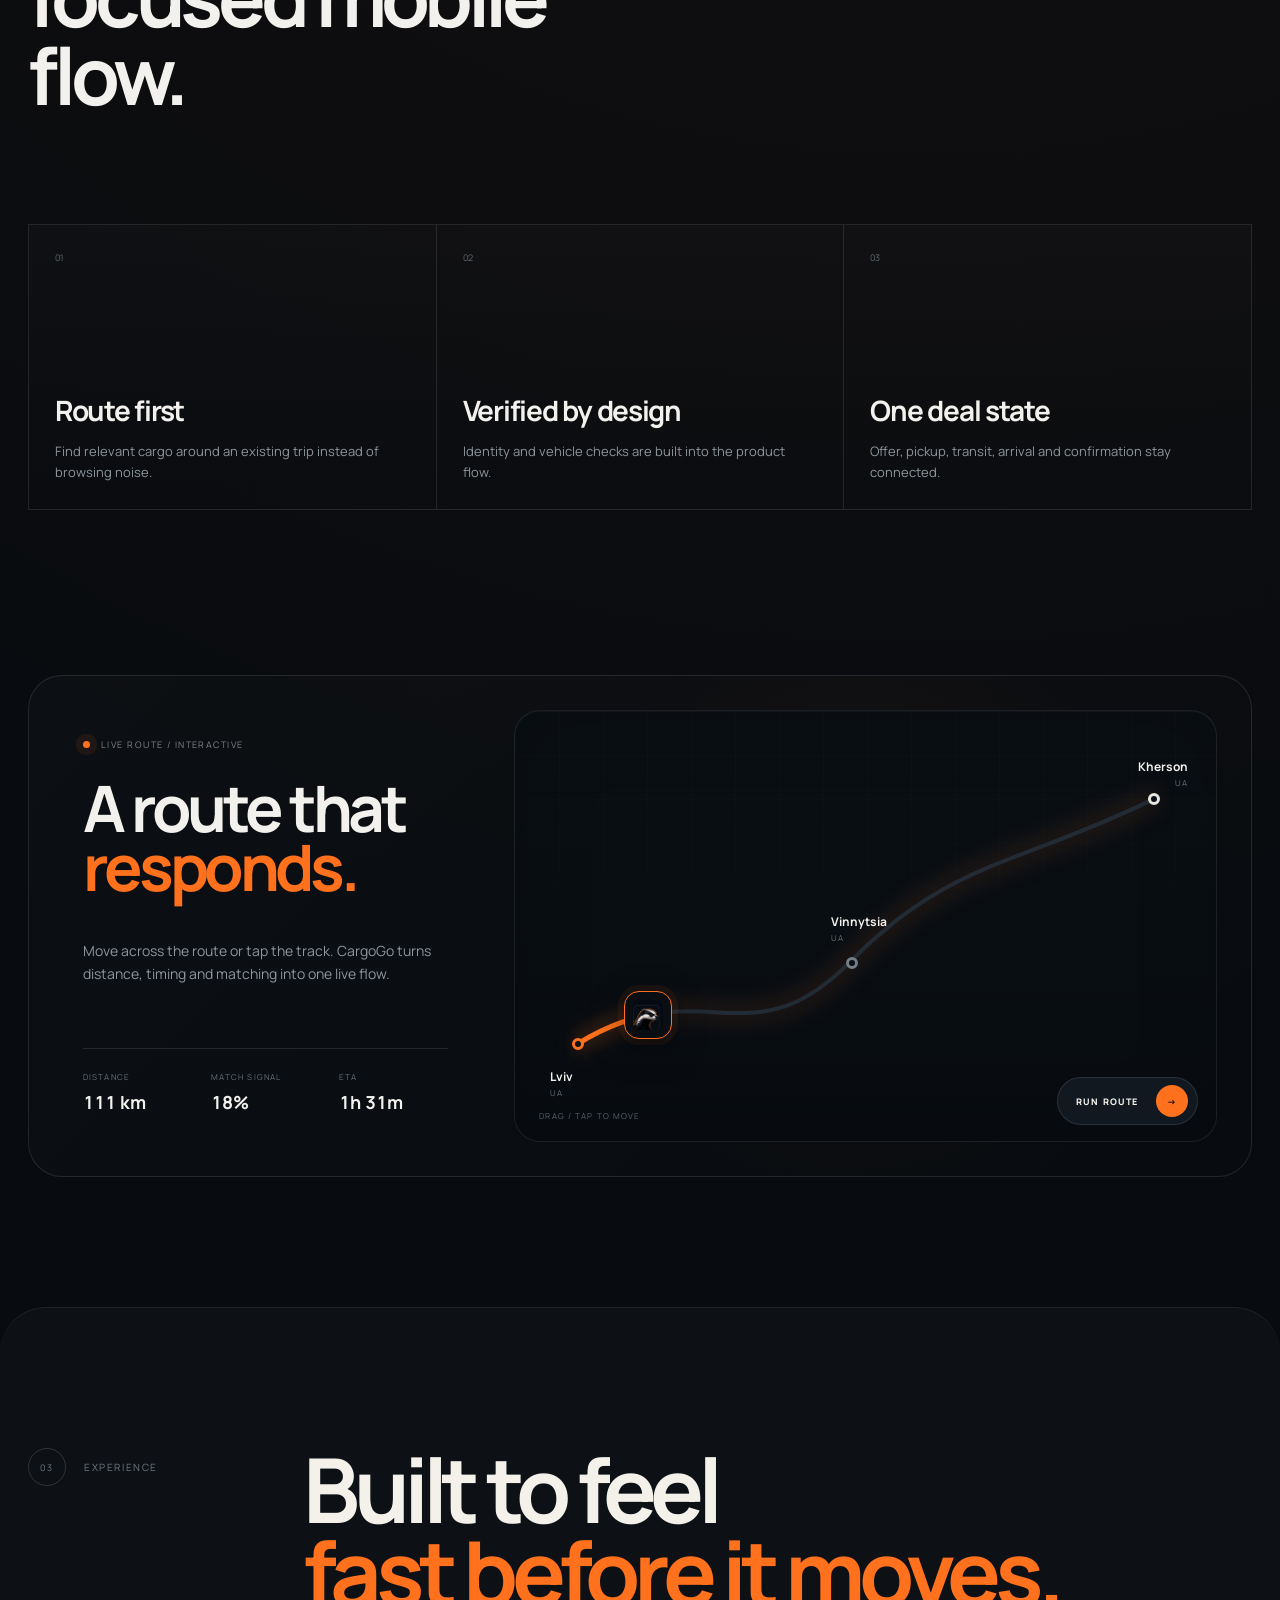
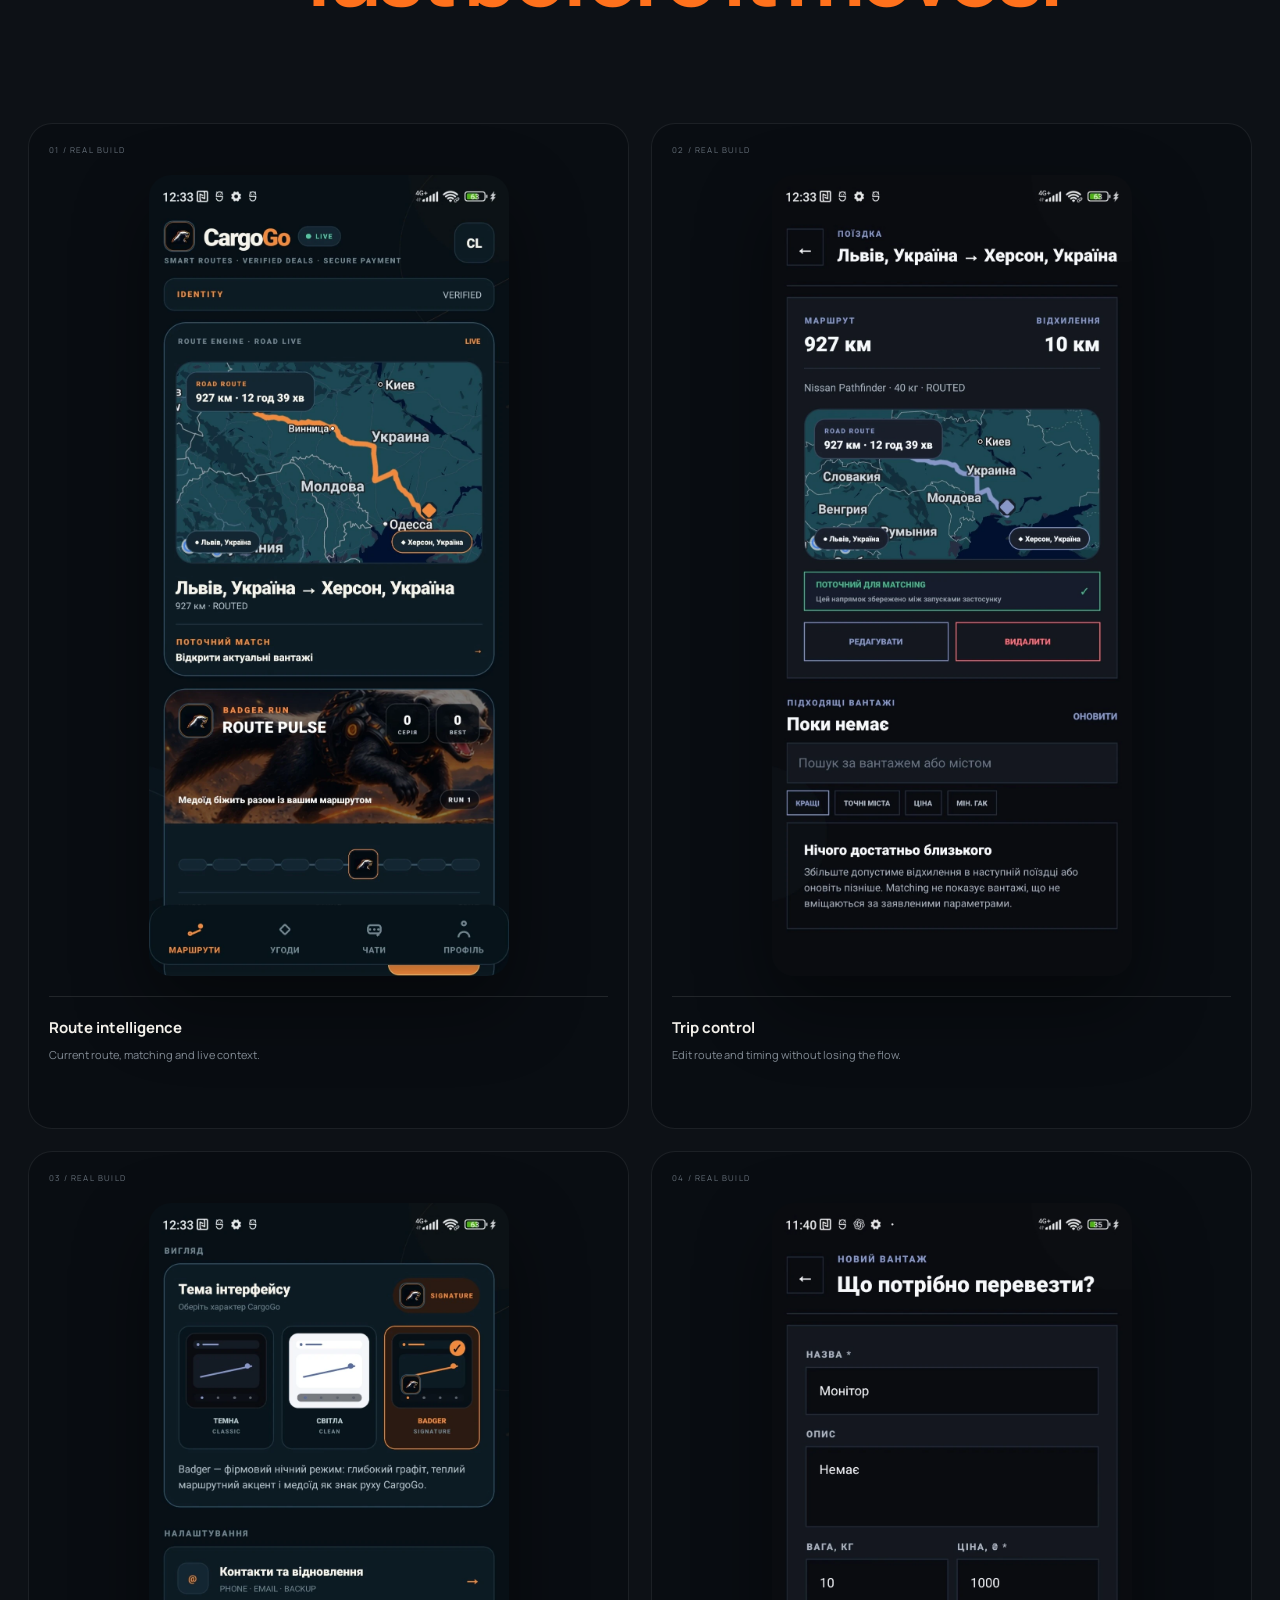
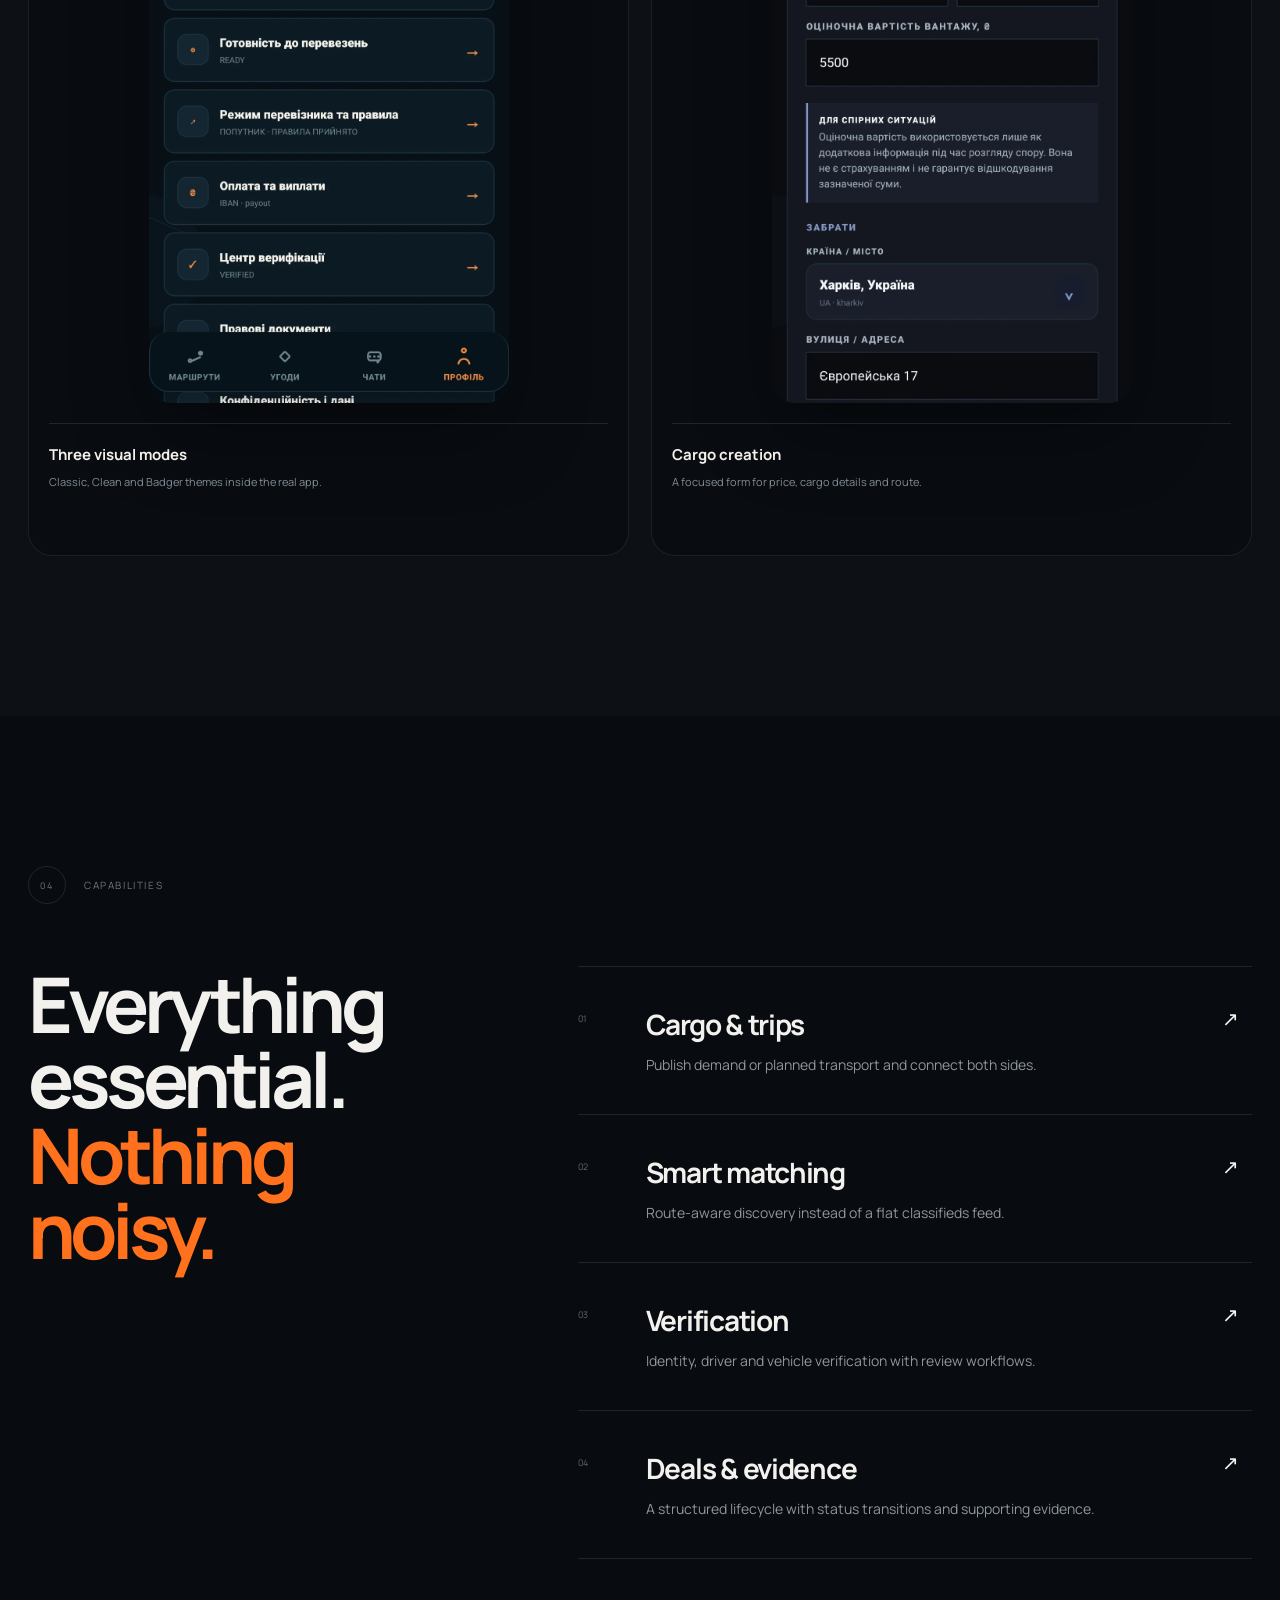
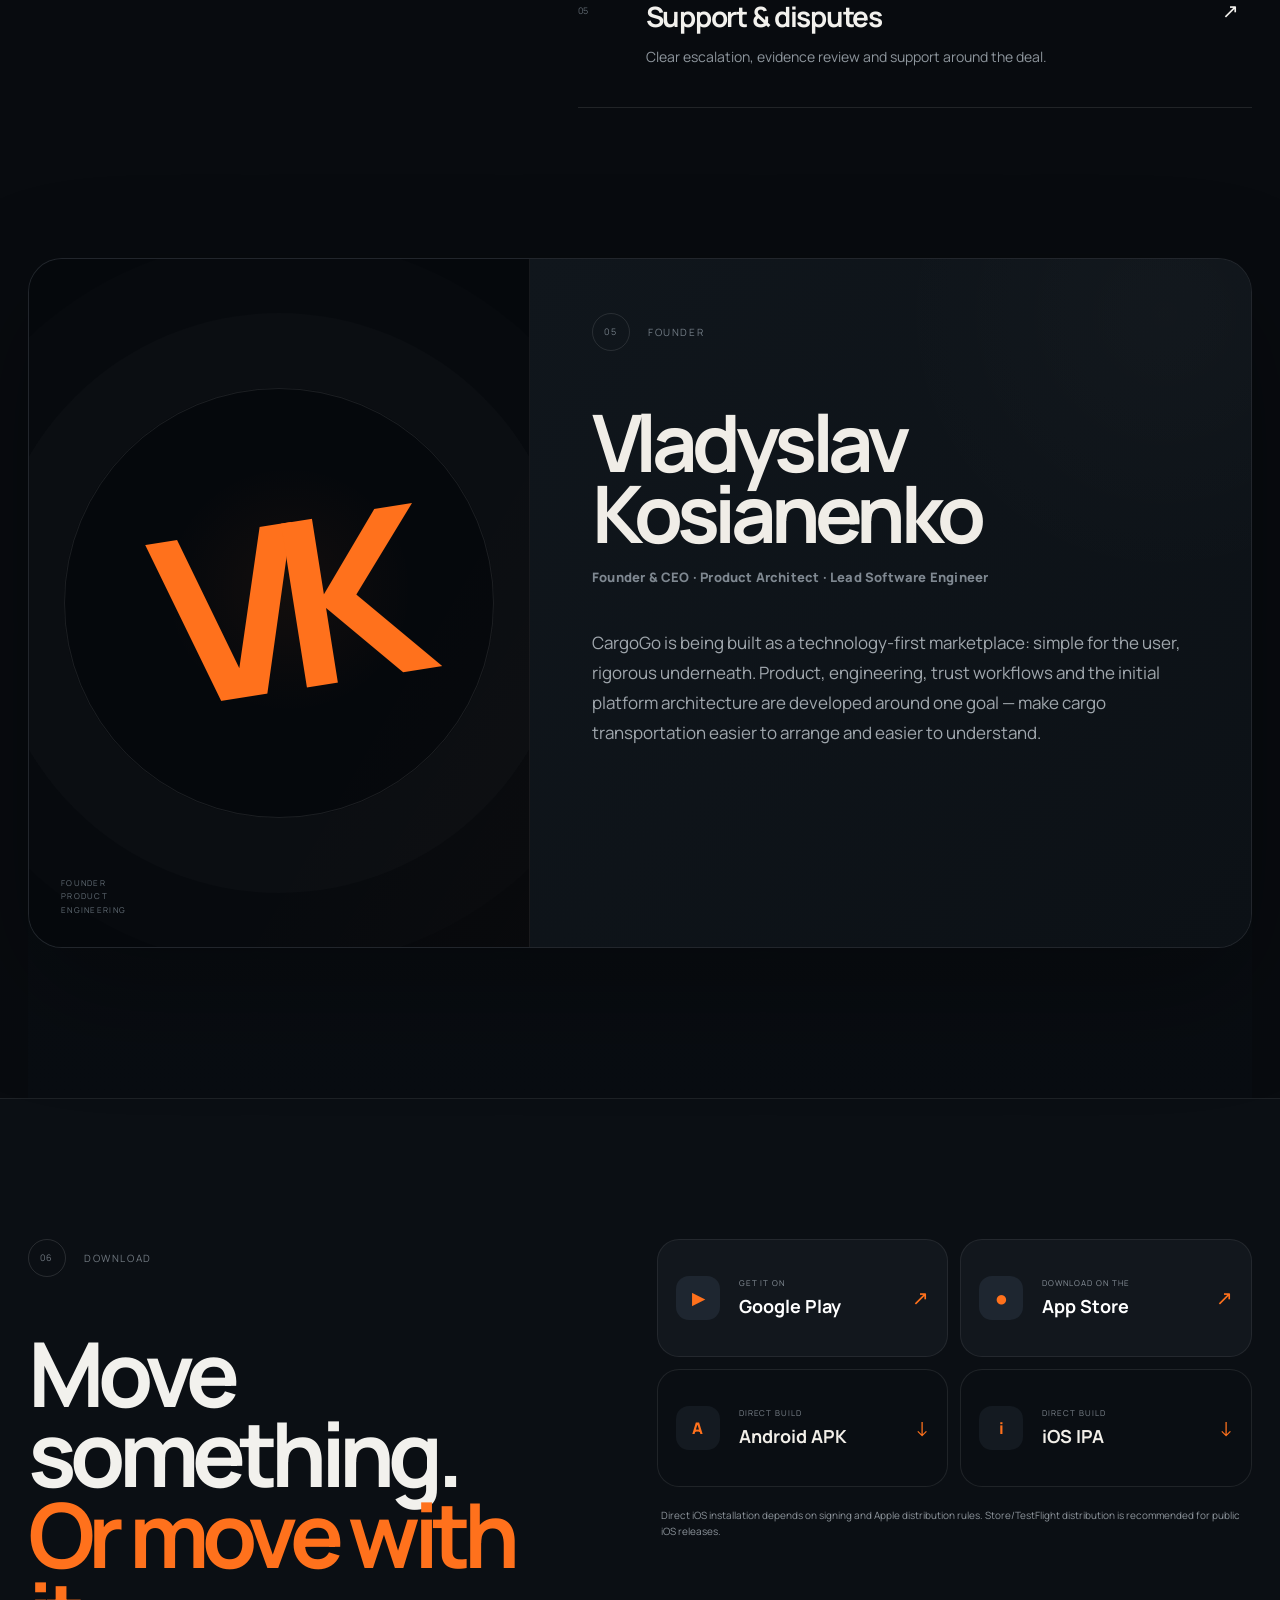
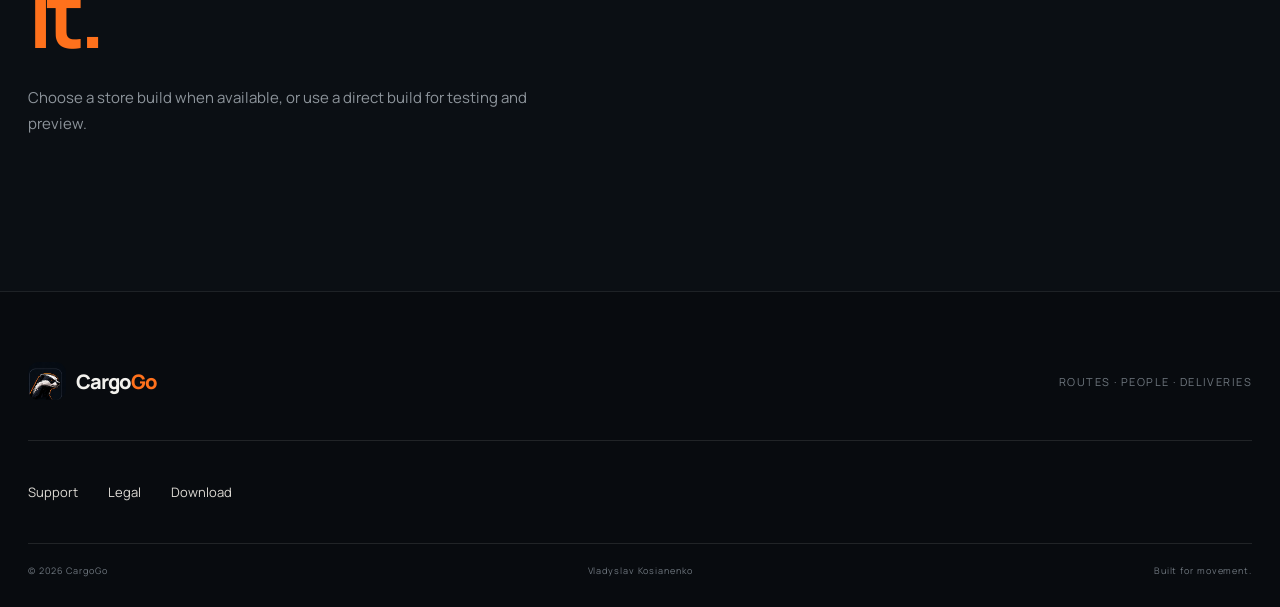
==== commit ed87e4c4: "CULT CARGO ADD" ====
--- a/index.html
+++ b/index.html
@@ -76,8 +76,8 @@
         <div class="hero-stage reveal delay-1">
           <div class="stage-ring ring-a"></div><div class="stage-ring ring-b"></div>
           <div class="real-phone-stack" aria-label="Real CargoGo application screenshots">
-            <div class="phone phone-main tilt-card"><img src="assets/app-real-home.webp" alt="Real CargoGo home screen with active route and cargo" /></div>
-            <div class="phone phone-secondary"><img src="assets/app-real-route.webp" alt="Real CargoGo route screen with map and Route Pulse" /></div>
+            <div class="phone phone-main tilt-card"><img src="assets/app-real-home.webp" loading="eager" decoding="async" fetchpriority="high" alt="Real CargoGo home screen with active route and cargo" /></div>
+            <div class="phone phone-secondary"><img src="assets/app-real-route.webp" loading="eager" decoding="async" alt="Real CargoGo route screen with map and Route Pulse" /></div>
           </div>
           <div class="signal-card signal-a"><small>LIVE MATCH</small><strong>842 KM</strong><span>route-aware</span></div>
           <div class="signal-card signal-b"><small>IDENTITY</small><strong>VERIFIED</strong><span>trust layer active</span></div>
@@ -142,10 +142,10 @@
           <h2><span data-i18n="experience.title1">Built to feel</span><br><em data-i18n="experience.title2">fast before it moves.</em></h2>
         </div>
         <div class="screen-showcase real-showcase">
-          <figure class="screen-card screen-one reveal"><div class="screen-number">01 / REAL BUILD</div><img src="assets/app-real-route.webp" alt="Real CargoGo route screen with live route and Badger Run" /><figcaption><strong data-i18n="experience.s1.title">Route intelligence</strong><span data-i18n="experience.s1.text">Current route, matching and live context.</span></figcaption></figure>
-          <figure class="screen-card screen-two reveal delay-1"><div class="screen-number">02 / REAL BUILD</div><img src="assets/app-real-trip.webp" alt="Real CargoGo trip details screen" /><figcaption><strong data-i18n="experience.s2.title">Trip control</strong><span data-i18n="experience.s2.text">Edit route and timing without losing the flow.</span></figcaption></figure>
-          <figure class="screen-card screen-three reveal"><div class="screen-number">03 / REAL BUILD</div><img src="assets/app-real-themes.webp" alt="Real CargoGo profile theme selector" /><figcaption><strong data-i18n="experience.s3.title">Three visual modes</strong><span data-i18n="experience.s3.text">Classic, Clean and Badger themes inside the real app.</span></figcaption></figure>
-          <figure class="screen-card screen-four reveal delay-1"><div class="screen-number">04 / REAL BUILD</div><img src="assets/app-real-create.webp" alt="Real CargoGo cargo creation form" /><figcaption><strong data-i18n="experience.s4.title">Cargo creation</strong><span data-i18n="experience.s4.text">A focused form for price, cargo details and route.</span></figcaption></figure>
+          <figure class="screen-card screen-one reveal"><div class="screen-number">01 / REAL BUILD</div><img src="assets/app-real-route.webp" loading="lazy" decoding="async" alt="Real CargoGo route screen with live route and Badger Run" /><figcaption><strong data-i18n="experience.s1.title">Route intelligence</strong><span data-i18n="experience.s1.text">Current route, matching and live context.</span></figcaption></figure>
+          <figure class="screen-card screen-two reveal delay-1"><div class="screen-number">02 / REAL BUILD</div><img src="assets/app-real-trip.webp" loading="lazy" decoding="async" alt="Real CargoGo trip details screen" /><figcaption><strong data-i18n="experience.s2.title">Trip control</strong><span data-i18n="experience.s2.text">Edit route and timing without losing the flow.</span></figcaption></figure>
+          <figure class="screen-card screen-three reveal"><div class="screen-number">03 / REAL BUILD</div><img src="assets/app-real-themes.webp" loading="lazy" decoding="async" alt="Real CargoGo profile theme selector" /><figcaption><strong data-i18n="experience.s3.title">Three visual modes</strong><span data-i18n="experience.s3.text">Classic, Clean and Badger themes inside the real app.</span></figcaption></figure>
+          <figure class="screen-card screen-four reveal delay-1"><div class="screen-number">04 / REAL BUILD</div><img src="assets/app-real-create.webp" loading="lazy" decoding="async" alt="Real CargoGo cargo creation form" /><figcaption><strong data-i18n="experience.s4.title">Cargo creation</strong><span data-i18n="experience.s4.text">A focused form for price, cargo details and route.</span></figcaption></figure>
         </div>
       </div>
     </section>
@@ -220,6 +220,58 @@
     <div class="drawer-foot"><img src="assets/brand-icon.png" alt="" /><span>CargoGo / 2026</span></div>
   </aside>
 
+
+  <button class="cult-trigger" id="cultTrigger" type="button" aria-haspopup="dialog" aria-controls="cultCard">
+    <span class="cult-trigger-mark"><i></i></span>
+    <span><small data-i18n="cult.triggerTop">FIELD NOTE</small><strong data-i18n="cult.trigger">Cargo cult?</strong></span>
+    <b>↗</b>
+  </button>
+
+  <div class="cult-backdrop" id="cultBackdrop" aria-hidden="true"></div>
+  <section class="cult-card" id="cultCard" role="dialog" aria-modal="true" aria-hidden="true" aria-labelledby="cultTitle">
+    <button class="cult-close" id="cultClose" type="button" aria-label="Close">×</button>
+    <div class="cult-copy">
+      <div class="cult-kicker"><span></span><b data-i18n="cult.kicker">FIELD NOTE / 07</b></div>
+      <h2 id="cultTitle"><span data-i18n="cult.title1">The curious story</span><br><em data-i18n="cult.title2">behind “cargo cult”.</em></h2>
+      <p data-i18n="cult.p1">“Cargo cult” is an anthropological label associated with several Melanesian movements of the 20th century. Contact with colonial systems, military bases and huge flows of unfamiliar goods sometimes became part of new ritual and political movements.</p>
+      <p data-i18n="cult.p2">The famous image of improvised runways, towers or aircraft built to make the cargo return is a popular shorthand — memorable, but much simpler than the real histories behind those movements.</p>
+      <div class="cult-quote"><span>“</span><p data-i18n="cult.quote">Symbols can imitate logistics.<br><strong>CargoGo is built to make the real thing work.</strong></p></div>
+      <p class="cult-footnote" data-i18n="cult.note">A small CargoGo field note — history, not a product claim.</p>
+    </div>
+    <div class="cult-scene" aria-hidden="true">
+      <svg viewBox="0 0 720 580" role="img">
+        <defs>
+          <linearGradient id="cultSky" x1="0" y1="0" x2="0" y2="1"><stop offset="0" stop-color="#0a1018"/><stop offset="1" stop-color="#14100d"/></linearGradient>
+          <radialGradient id="cultGlow"><stop offset="0" stop-color="#ff7a20" stop-opacity=".65"/><stop offset="1" stop-color="#ff7a20" stop-opacity="0"/></radialGradient>
+          <linearGradient id="cultHill" x1="0" y1="0" x2="0" y2="1"><stop offset="0" stop-color="#182027"/><stop offset="1" stop-color="#090c0f"/></linearGradient>
+        </defs>
+        <rect width="720" height="580" fill="url(#cultSky)"/>
+        <circle cx="550" cy="108" r="58" fill="#d7d2c8" opacity=".08"/>
+        <circle cx="548" cy="106" r="42" fill="#d7d2c8" opacity=".06"/>
+        <g class="cult-stars" fill="#ece8df"><circle cx="92" cy="78" r="1.6"/><circle cx="176" cy="124" r="1.2"/><circle cx="326" cy="68" r="1.5"/><circle cx="405" cy="142" r="1.1"/><circle cx="620" cy="72" r="1.3"/></g>
+        <g class="cult-plane">
+          <path d="M-22 0 L54 -5 L96 -30 L109 -27 L84 -2 L138 2 L153 13 L83 13 L102 38 L91 40 L55 14 L-22 12 Z" fill="#242b31" stroke="#ff7620" stroke-opacity=".45" stroke-width="1.4"/>
+          <circle class="cult-plane-light" cx="145" cy="9" r="5" fill="#ff7620"/>
+        </g>
+        <path d="M0 350 C120 292 205 322 306 286 C420 247 516 306 720 240 L720 580 L0 580 Z" fill="url(#cultHill)"/>
+        <path d="M0 414 C160 360 252 405 393 350 C500 308 607 360 720 325 L720 580 L0 580 Z" fill="#0a0d10" opacity=".96"/>
+        <g class="cult-tower" transform="translate(475 254)" stroke="#6b4a33" stroke-width="8" stroke-linecap="round"><path d="M0 112 L24 0 L48 112 M8 80 H40 M13 52 H35 M18 25 H30"/><path d="M7 4 H41"/></g>
+        <g class="cult-runway" stroke="#a05b2d" stroke-width="5" stroke-linecap="round" opacity=".55"><path d="M112 482 L585 414"/><path d="M148 498 L616 433"/></g>
+        <g fill="#ff7620" opacity=".75"><circle cx="168" cy="474" r="4"/><circle cx="252" cy="460" r="4"/><circle cx="338" cy="447" r="4"/><circle cx="430" cy="434" r="4"/><circle cx="523" cy="420" r="4"/></g>
+        <g class="cult-fire" transform="translate(390 430)">
+          <circle class="cult-fire-glow" cx="0" cy="16" r="92" fill="url(#cultGlow)"/>
+          <path class="flame flame-a" d="M0 42 C-24 23 -18 3 -4 -17 C2 -4 8 2 14 -17 C31 5 27 26 0 42 Z" fill="#ff7420"/>
+          <path class="flame flame-b" d="M0 35 C-9 19 -4 8 3 -5 C14 9 16 23 0 35 Z" fill="#ffd06a"/>
+          <path d="M-27 44 L26 58 M27 44 L-27 58" stroke="#503222" stroke-width="9" stroke-linecap="round"/>
+          <g class="cult-smoke" fill="#a3a7aa"><circle cx="6" cy="-38" r="9" opacity=".11"/><circle cx="-5" cy="-66" r="13" opacity=".08"/><circle cx="8" cy="-99" r="17" opacity=".05"/></g>
+        </g>
+        <g class="cult-figures" fill="#07090b" opacity=".92"><circle cx="327" cy="468" r="10"/><path d="M318 478 L308 530 L338 530 L335 480 Z"/><circle cx="461" cy="462" r="10"/><path d="M452 473 L444 526 L473 526 L470 474 Z"/></g>
+        <g class="cult-sign" transform="translate(80 340)"><rect width="185" height="92" rx="7" fill="#11161a" stroke="#ff7620" stroke-opacity=".24"/><text x="21" y="38" fill="#7c858d" font-size="12" letter-spacing="3">FIELD NOTE</text><text x="21" y="68" fill="#f0ede6" font-size="23" font-weight="700">CARGO / CULT</text></g>
+      </svg>
+      <div class="cult-scene-caption"><span data-i18n="cult.scene">A stylized field-note scene</span><i></i><b>CG / ARCHIVE</b></div>
+    </div>
+  </section>
+
   <div class="toast" id="toast" role="status"></div>
   <script src="app.js"></script>
 </body>
--- a/styles.css
+++ b/styles.css
@@ -382,3 +382,124 @@
 @media(max-width:700px){
   .route-run{right:12px;bottom:10px}
 }
+
+/* ===== v5.3 mobile layout + performance pass ===== */
+@media (max-width: 700px), (pointer: coarse) {
+  /* Fixed translucent/noise layers are disproportionately expensive on mobile GPUs. */
+  .grain,
+  .cursor-glow { display:none !important; }
+
+  .signal-card,
+  .drawer-backdrop,
+  .legal-back,
+  .legal-theme-toggle { -webkit-backdrop-filter:none !important; backdrop-filter:none !important; }
+
+  /* Founder: force a true one-column mobile composition after every dark-theme override. */
+  html[data-theme="dark"] .founder-panel,
+  html[data-theme="light"] .founder-panel,
+  .founder-panel {
+    display:grid !important;
+    grid-template-columns:minmax(0,1fr) !important;
+    grid-template-rows:auto auto !important;
+    min-height:0 !important;
+    overflow:hidden;
+  }
+  html[data-theme="dark"] .founder-art,
+  html[data-theme="light"] .founder-art,
+  .founder-art {
+    min-height:210px !important;
+    height:210px !important;
+    width:100% !important;
+    border-right:0 !important;
+    border-bottom:1px solid var(--line);
+    overflow:hidden;
+  }
+  .founder-art .monogram {
+    font-size:132px !important;
+    transform:rotate(-7deg) translateY(3px) !important;
+  }
+  .founder-orbit {
+    width:250px !important;
+    height:250px !important;
+    box-shadow:0 0 0 42px rgba(255,255,255,.012),0 0 0 84px rgba(255,255,255,.006) !important;
+  }
+  .founder-note { display:none !important; }
+  .founder-content {
+    width:100% !important;
+    min-width:0 !important;
+    padding:34px 24px 42px !important;
+  }
+  .founder-content h2 {
+    max-width:100%;
+    margin:34px 0 18px !important;
+    font-size:clamp(48px,14vw,64px) !important;
+    line-height:.92 !important;
+    overflow-wrap:anywhere;
+  }
+  .role {
+    max-width:100%;
+    font-size:12px !important;
+    line-height:1.55;
+    margin-bottom:30px !important;
+  }
+  .founder-bio {
+    max-width:100% !important;
+    font-size:15px !important;
+    line-height:1.68 !important;
+  }
+
+  /* Reduce compositor pressure while preserving the design language. */
+  html[data-theme="dark"] .real-phone-stack::before { display:none !important; }
+  .real-phone-stack .phone,
+  .real-showcase .screen-card img,
+  .founder-panel,
+  .route-lab { box-shadow:none !important; }
+  .real-phone-stack .phone-secondary { filter:none !important; }
+  .route-shadow-path { display:none; }
+  .route-live-path { filter:none !important; transition:none !important; }
+  .route-canvas::after { box-shadow:inset 0 0 35px rgba(0,0,0,.14) !important; }
+  .cargo-marker { box-shadow:0 8px 20px rgba(0,0,0,.28),0 0 0 4px rgba(255,113,28,.055) !important; transition:none !important; }
+  .route-lab::before { opacity:.45; }
+
+  /* Keep long below-the-fold sections out of paint/layout work until needed. */
+  .intro,
+  .route-playground,
+  .experience,
+  .capabilities,
+  .about,
+  .download,
+  .site-footer {
+    content-visibility:auto;
+    contain-intrinsic-size:1px 900px;
+  }
+
+  /* The mobile ticker remains animated, but at a calmer cadence. */
+  .ticker>div { animation-duration:42s !important; will-change:transform; }
+  .reveal { transition-duration:.55s !important; }
+}
+
+@media (max-width: 430px) {
+  .founder-art { height:185px !important; min-height:185px !important; }
+  .founder-art .monogram { font-size:112px !important; }
+  .founder-content { padding:30px 20px 38px !important; }
+  .founder-content h2 { font-size:clamp(44px,13.5vw,56px) !important; }
+}
+
+/* Cargo Cult field note — quiet brand easter egg */
+.cult-trigger{position:fixed;right:22px;bottom:22px;z-index:70;display:flex;align-items:center;gap:11px;min-width:168px;padding:10px 12px 10px 10px;border:1px solid rgba(255,255,255,.1);border-radius:18px;background:rgba(10,14,18,.88);color:#f2eee7;box-shadow:0 16px 50px rgba(0,0,0,.28);backdrop-filter:blur(14px);-webkit-backdrop-filter:blur(14px);cursor:pointer;transform:translateY(18px) scale(.98);opacity:0;pointer-events:none;transition:opacity .45s ease,transform .55s cubic-bezier(.2,.8,.2,1),border-color .3s ease,background .3s ease}
+.cult-trigger.ready{opacity:1;pointer-events:auto;transform:none}.cult-trigger:hover{border-color:rgba(255,118,32,.36);background:rgba(14,18,22,.94)}
+.cult-trigger-mark{width:38px;height:38px;border-radius:12px;border:1px solid rgba(255,118,32,.24);display:grid;place-items:center;background:linear-gradient(145deg,rgba(255,118,32,.08),rgba(255,255,255,.02))}.cult-trigger-mark i{width:7px;height:7px;border-radius:50%;background:#ff7620;box-shadow:0 0 0 0 rgba(255,118,32,.3);animation:cultPulse 3s ease-out infinite}.cult-trigger>span:nth-child(2){display:flex;flex-direction:column;align-items:flex-start}.cult-trigger small{font-size:8px;letter-spacing:.18em;color:#737c84;font-weight:700}.cult-trigger strong{font-size:12px;line-height:1.25;font-weight:700;margin-top:2px}.cult-trigger b{margin-left:auto;color:#ff7620;font-size:13px;font-weight:500}
+@keyframes cultPulse{0%,52%,100%{box-shadow:0 0 0 0 rgba(255,118,32,.22)}68%{box-shadow:0 0 0 7px rgba(255,118,32,0)}}
+.cult-backdrop{position:fixed;inset:0;z-index:84;background:rgba(2,5,8,.48);opacity:0;visibility:hidden;transition:opacity .35s ease,visibility .35s ease}.cult-backdrop.open{opacity:1;visibility:visible}
+.cult-card{position:fixed;z-index:85;left:50%;top:50%;width:min(1080px,calc(100vw - 48px));max-height:min(720px,calc(100vh - 48px));display:grid;grid-template-columns:minmax(0,.9fr) minmax(420px,1.1fr);overflow:hidden;border:1px solid rgba(255,255,255,.12);border-radius:30px;background:#0b0f13;color:#f1eee8;box-shadow:0 34px 100px rgba(0,0,0,.52);transform:translate(-50%,-47%) scale(.975);opacity:0;visibility:hidden;transition:opacity .35s ease,transform .5s cubic-bezier(.2,.8,.2,1),visibility .35s ease}.cult-card.open{opacity:1;visibility:visible;transform:translate(-50%,-50%) scale(1)}
+.cult-close{position:absolute;right:15px;top:15px;z-index:4;width:42px;height:42px;border-radius:14px;border:1px solid rgba(255,255,255,.1);background:rgba(10,13,16,.66);color:#f1eee8;font-size:26px;line-height:1;cursor:pointer;backdrop-filter:blur(10px);transition:background .25s ease,transform .25s ease}.cult-close:hover{background:rgba(255,118,32,.12);transform:rotate(3deg)}
+.cult-copy{padding:50px 42px 38px;display:flex;flex-direction:column;min-height:560px;background:linear-gradient(155deg,#0d1217 0%,#0a0e12 58%,#0c0b0a 100%)}.cult-kicker{display:flex;align-items:center;gap:9px;color:#7c858d;font-size:10px;font-weight:700;letter-spacing:.16em}.cult-kicker span{width:8px;height:8px;border-radius:50%;background:#ff7620;box-shadow:0 0 0 6px rgba(255,118,32,.07)}.cult-copy h2{font-size:clamp(34px,4vw,58px);line-height:.98;letter-spacing:-.045em;margin:34px 0 30px;font-weight:650}.cult-copy h2 em{color:#ff7620;font-style:normal;font-weight:650}.cult-copy>p{font-size:14px;line-height:1.7;color:#9ca5ad;margin:0 0 16px;max-width:48ch}.cult-quote{margin-top:12px;border-top:1px solid rgba(255,255,255,.08);padding-top:22px;display:flex;gap:14px}.cult-quote>span{font-size:48px;line-height:.8;color:#ff7620;opacity:.55}.cult-quote p{font-size:15px;line-height:1.55;margin:0;color:#b6bec4}.cult-quote strong{color:#f1eee8;font-weight:700}.cult-footnote{margin-top:auto!important;padding-top:24px;font-size:9px!important;letter-spacing:.12em;text-transform:uppercase;color:#58616a!important}
+.cult-scene{position:relative;min-height:560px;background:#0a0d11;overflow:hidden}.cult-scene svg{display:block;width:100%;height:100%;min-height:560px;object-fit:cover}.cult-scene:after{content:"";position:absolute;inset:0;pointer-events:none;background:linear-gradient(90deg,rgba(11,15,19,.18),transparent 20%),linear-gradient(0deg,rgba(5,7,9,.32),transparent 34%)}.cult-scene-caption{position:absolute;left:22px;right:22px;bottom:18px;z-index:2;display:flex;align-items:center;gap:10px;font-size:8px;letter-spacing:.14em;color:#737c84}.cult-scene-caption i{height:1px;flex:1;background:rgba(255,255,255,.09)}.cult-scene-caption b{font-weight:700;color:#9ba3a9}
+.cult-plane{animation:cultFly 12s cubic-bezier(.4,0,.2,1) infinite;transform-origin:center}.cult-plane-light{animation:cultBlink 1.2s steps(2,end) infinite}.flame{transform-origin:0 42px}.flame-a{animation:cultFlameA .9s ease-in-out infinite alternate}.flame-b{animation:cultFlameB .68s ease-in-out infinite alternate}.cult-fire-glow{animation:cultGlow 1.25s ease-in-out infinite alternate}.cult-smoke{animation:cultSmoke 4.2s ease-out infinite}.cult-stars{animation:cultStars 5.5s ease-in-out infinite alternate}.cult-tower{animation:cultTower 4s ease-in-out infinite alternate}
+@keyframes cultFly{0%,8%{transform:translate(-190px,80px) scale(.76);opacity:0}16%{opacity:.72}58%{transform:translate(380px,-2px) scale(.88);opacity:.72}70%,100%{transform:translate(650px,-44px) scale(.94);opacity:0}}
+@keyframes cultBlink{50%{opacity:.15}}@keyframes cultFlameA{from{transform:scaleX(.9) scaleY(.96) rotate(-2deg)}to{transform:scaleX(1.07) scaleY(1.06) rotate(2deg)}}@keyframes cultFlameB{from{transform:scale(.92) translateY(2px)}to{transform:scale(1.08) translateY(-2px)}}@keyframes cultGlow{from{opacity:.52;transform:scale(.92)}to{opacity:.88;transform:scale(1.06)}}@keyframes cultSmoke{0%{transform:translate(0,8px);opacity:.25}100%{transform:translate(18px,-42px);opacity:0}}@keyframes cultStars{to{opacity:.55}}@keyframes cultTower{to{opacity:.86}}
+html[data-theme="light"] .cult-trigger{background:rgba(244,241,235,.91);color:#11161a;border-color:rgba(17,22,26,.11);box-shadow:0 16px 44px rgba(20,22,24,.12)}html[data-theme="light"] .cult-trigger small{color:#747b80}
+@media(max-width:860px){.cult-card{grid-template-columns:1fr;width:min(620px,calc(100vw - 24px));max-height:calc(100dvh - 24px);overflow:auto;border-radius:24px}.cult-copy{min-height:auto;padding:42px 24px 28px}.cult-copy h2{font-size:40px;margin:28px 0 24px}.cult-scene{min-height:300px;order:-1}.cult-scene svg{min-height:300px;height:300px}.cult-close{position:fixed;right:24px;top:24px}.cult-trigger{right:14px;bottom:14px;min-width:150px}.cult-scene-caption{bottom:12px}}
+@media(max-width:560px){.cult-card{top:auto;bottom:8px;transform:translate(-50%,24px) scale(.985);max-height:calc(100dvh - 16px);border-radius:22px}.cult-card.open{transform:translate(-50%,0) scale(1)}.cult-scene{min-height:230px}.cult-scene svg{height:230px;min-height:230px}.cult-copy{padding:30px 20px 24px}.cult-copy h2{font-size:34px}.cult-copy>p{font-size:13px}.cult-trigger{min-width:auto;padding:9px}.cult-trigger>span:nth-child(2),.cult-trigger>b{display:none}.cult-trigger-mark{width:40px;height:40px}.cult-close{right:18px;top:18px}}
+@media(pointer:coarse){.cult-trigger{backdrop-filter:none;-webkit-backdrop-filter:none}.cult-close{backdrop-filter:none}.cult-plane{animation-duration:16s}}
+@media(prefers-reduced-motion:reduce){.cult-trigger-mark i,.cult-plane,.cult-plane-light,.flame,.cult-fire-glow,.cult-smoke,.cult-stars,.cult-tower{animation:none!important}.cult-card,.cult-trigger,.cult-backdrop{transition:none!important}}
